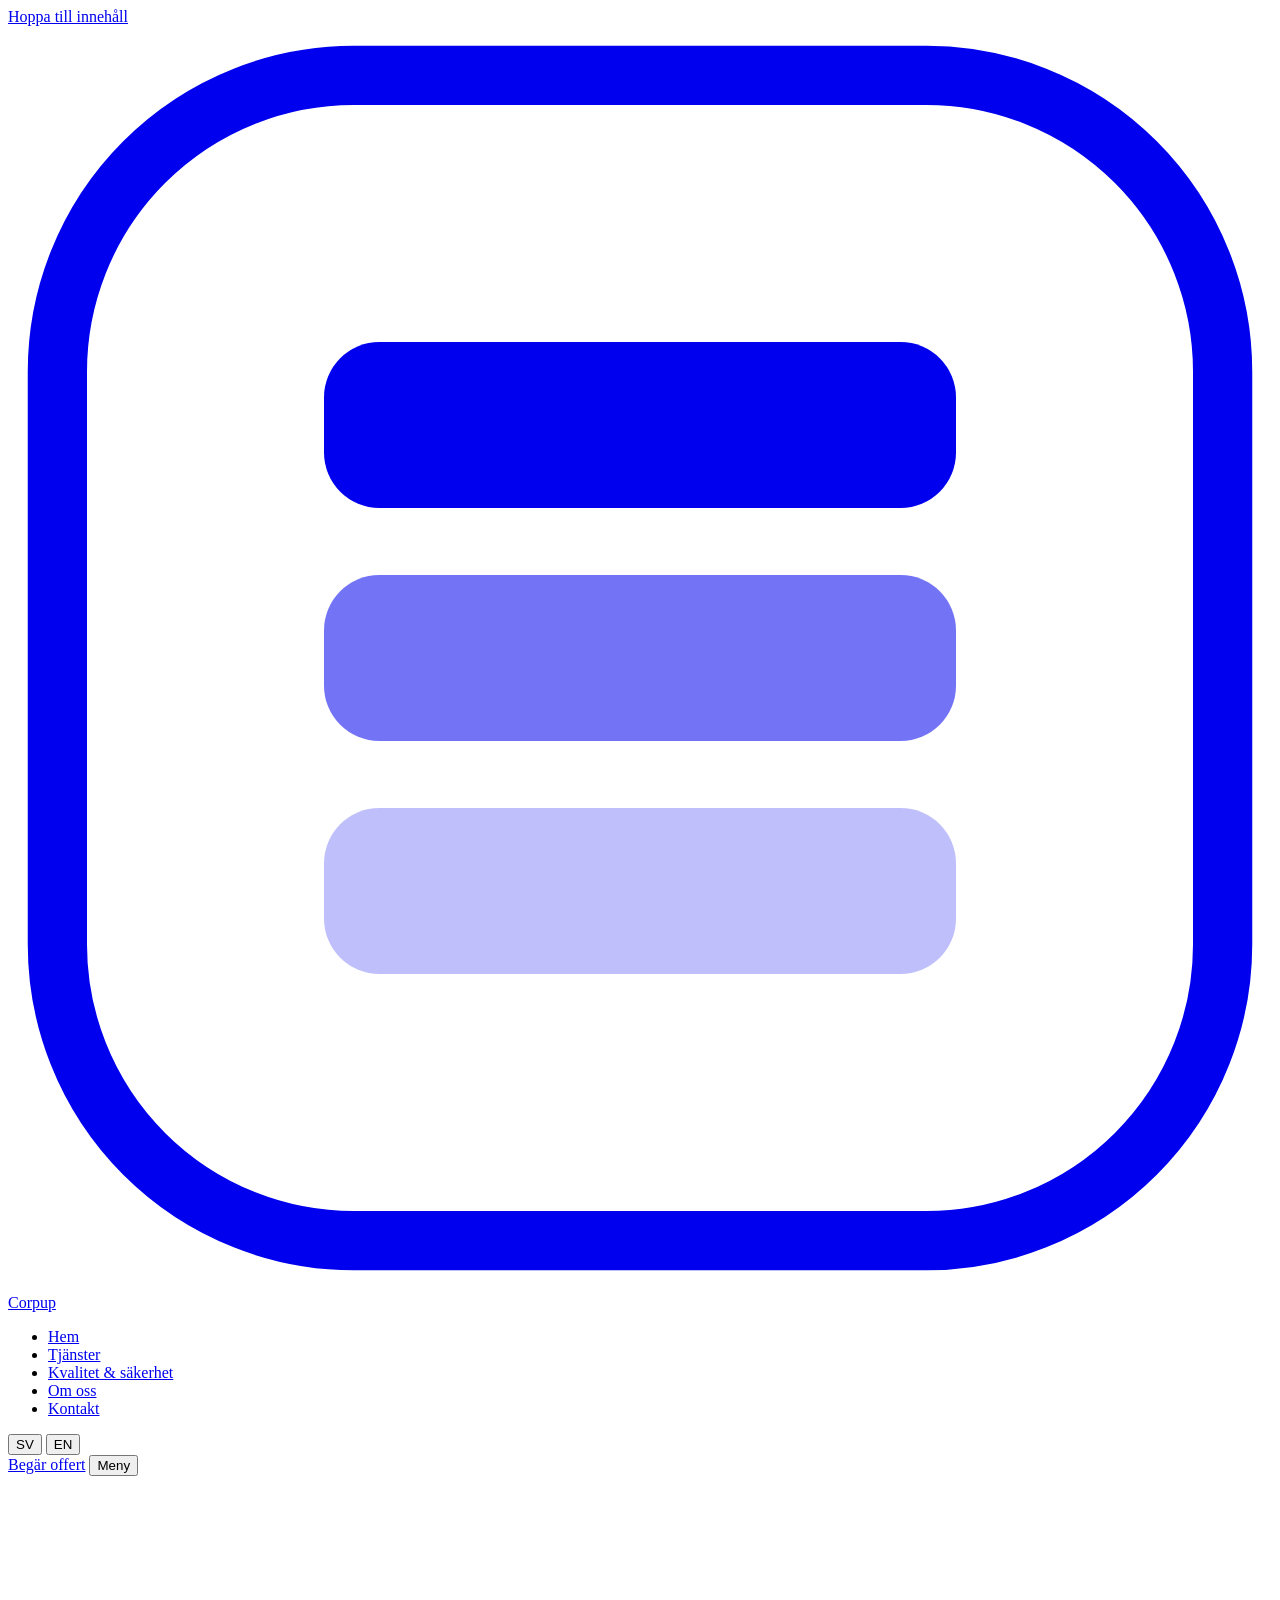
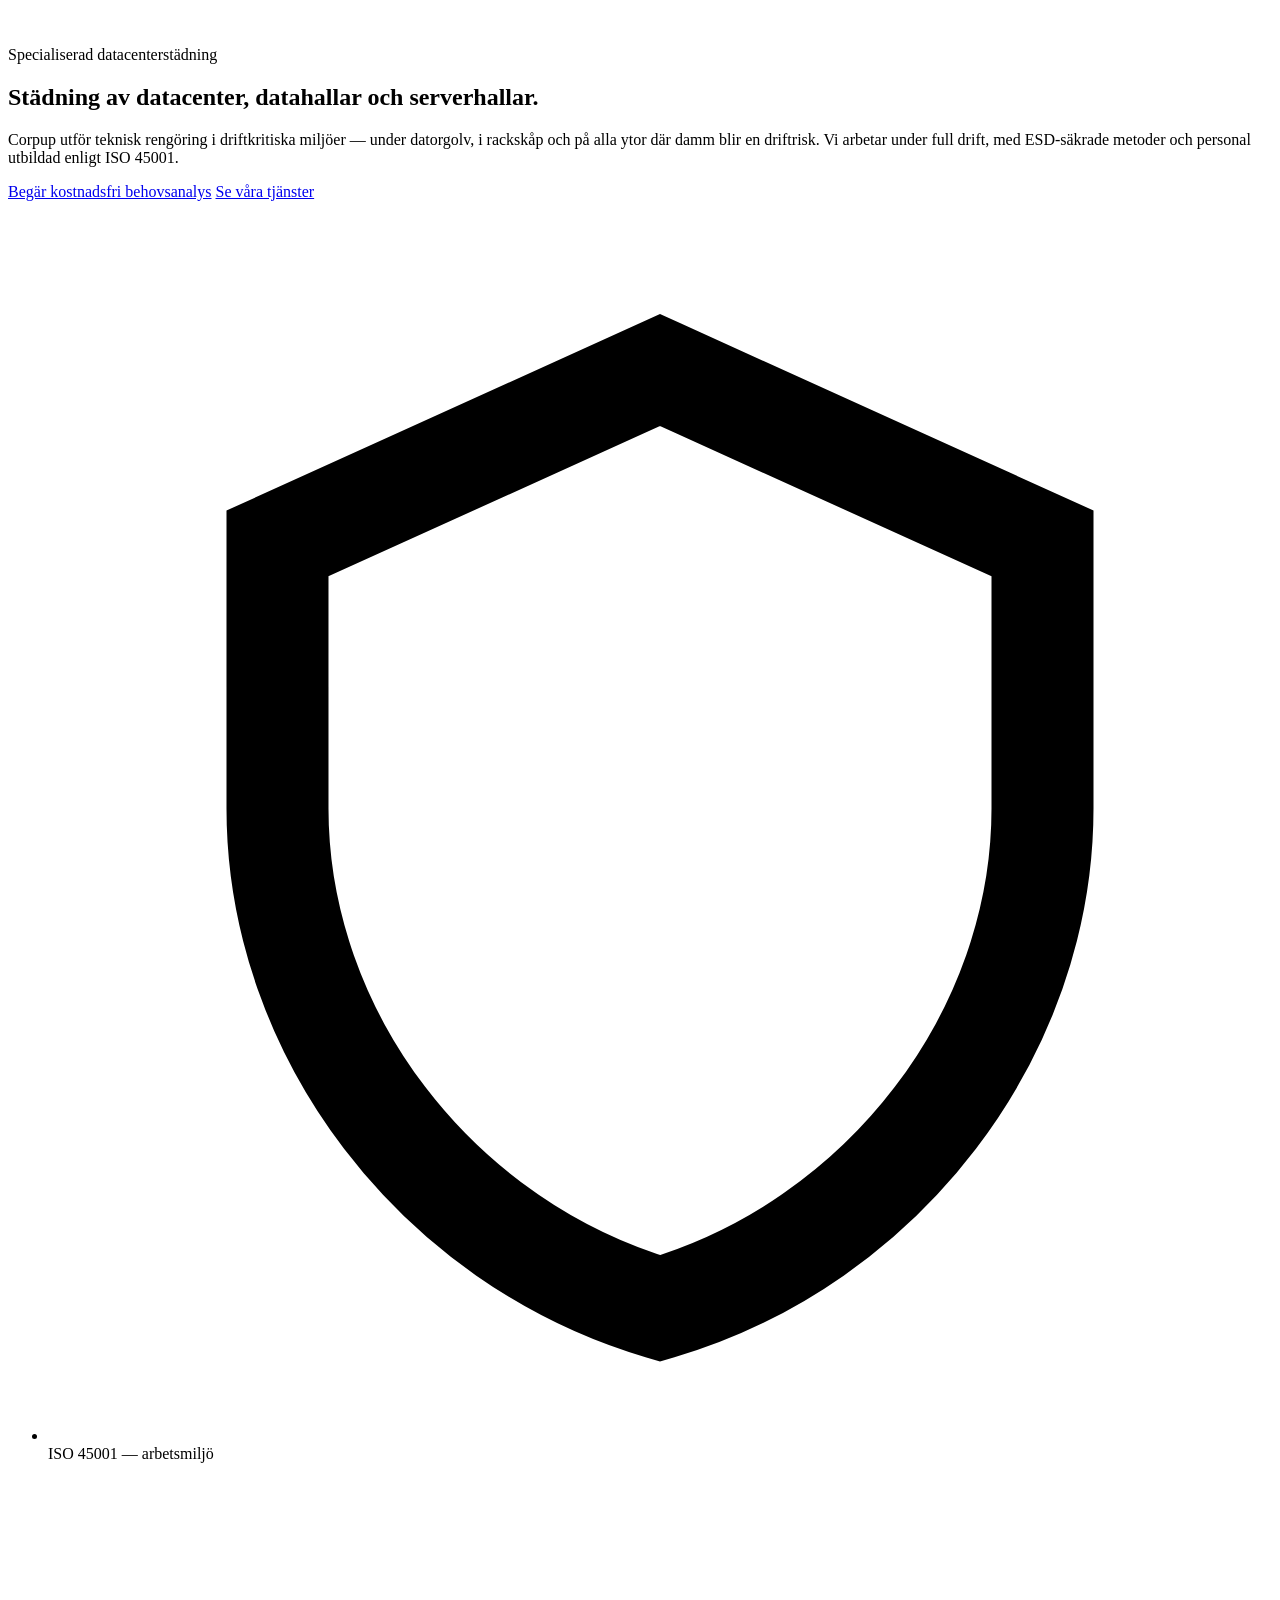
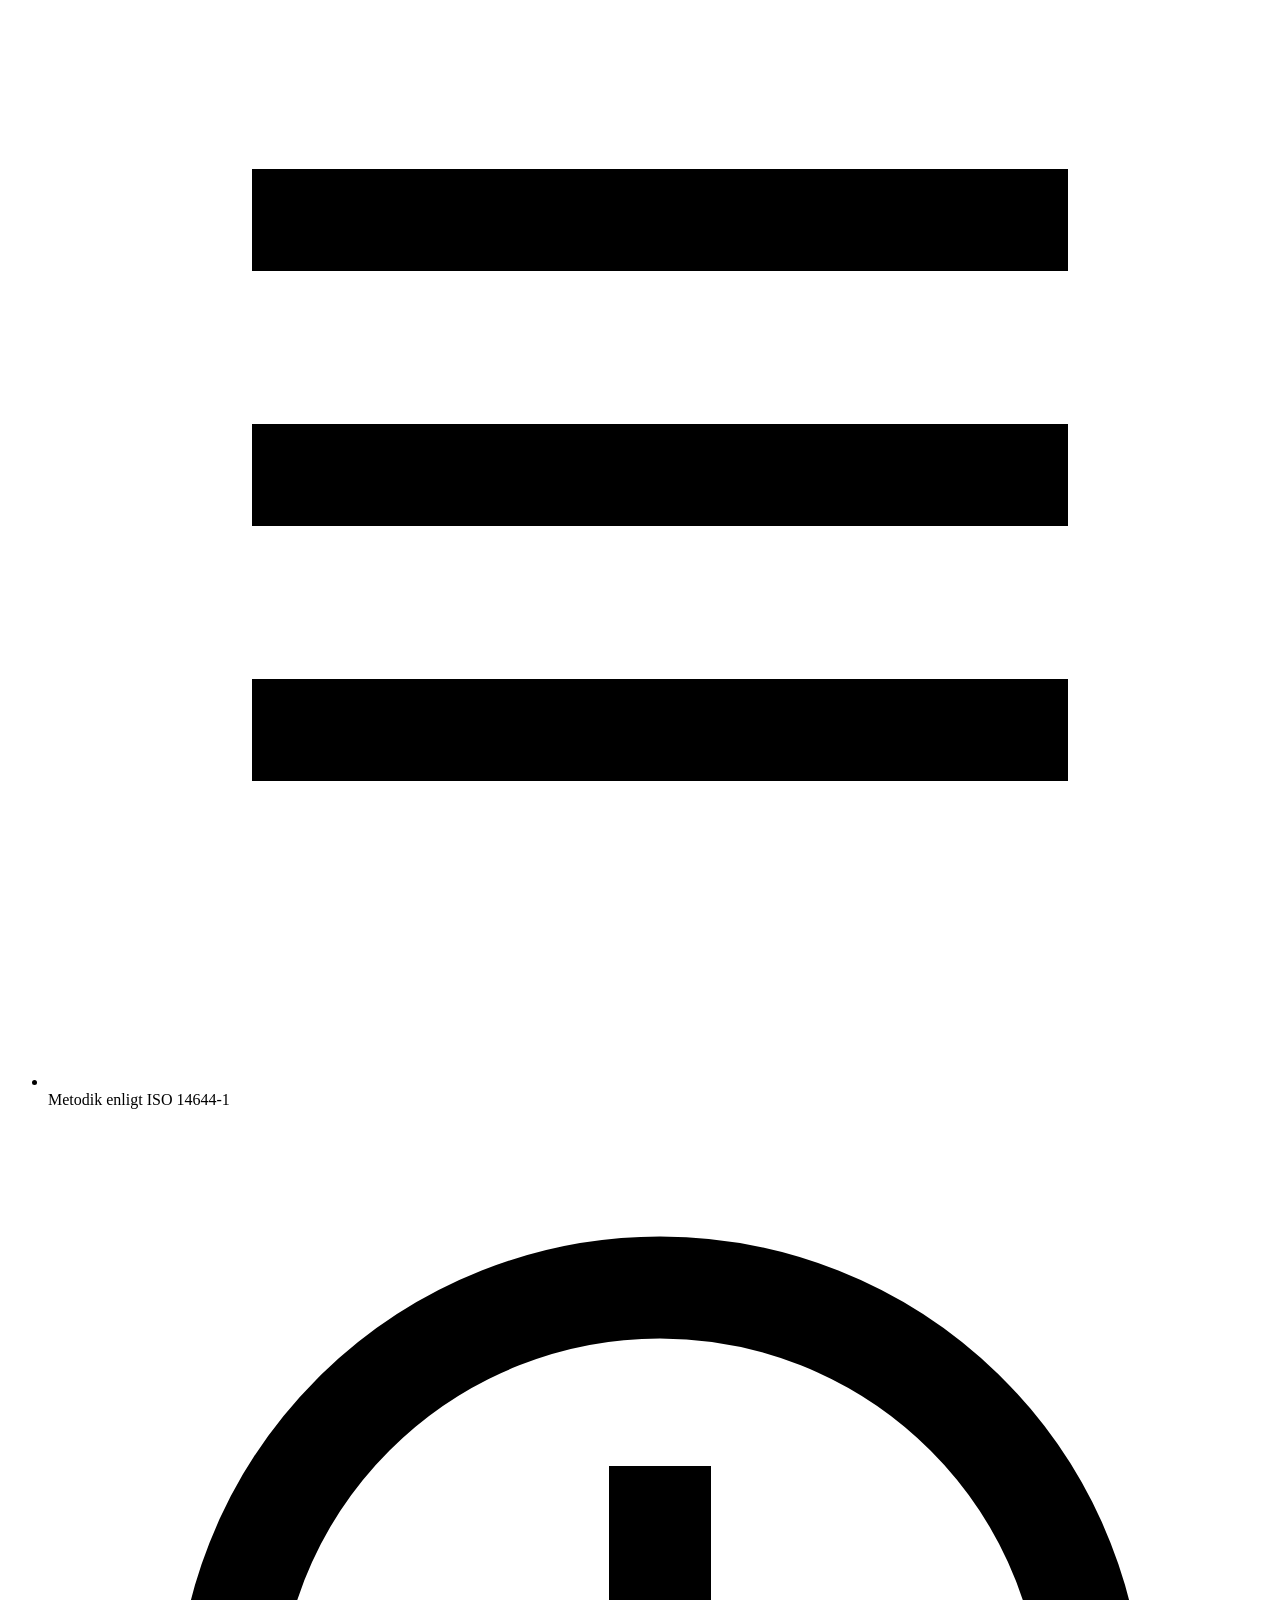
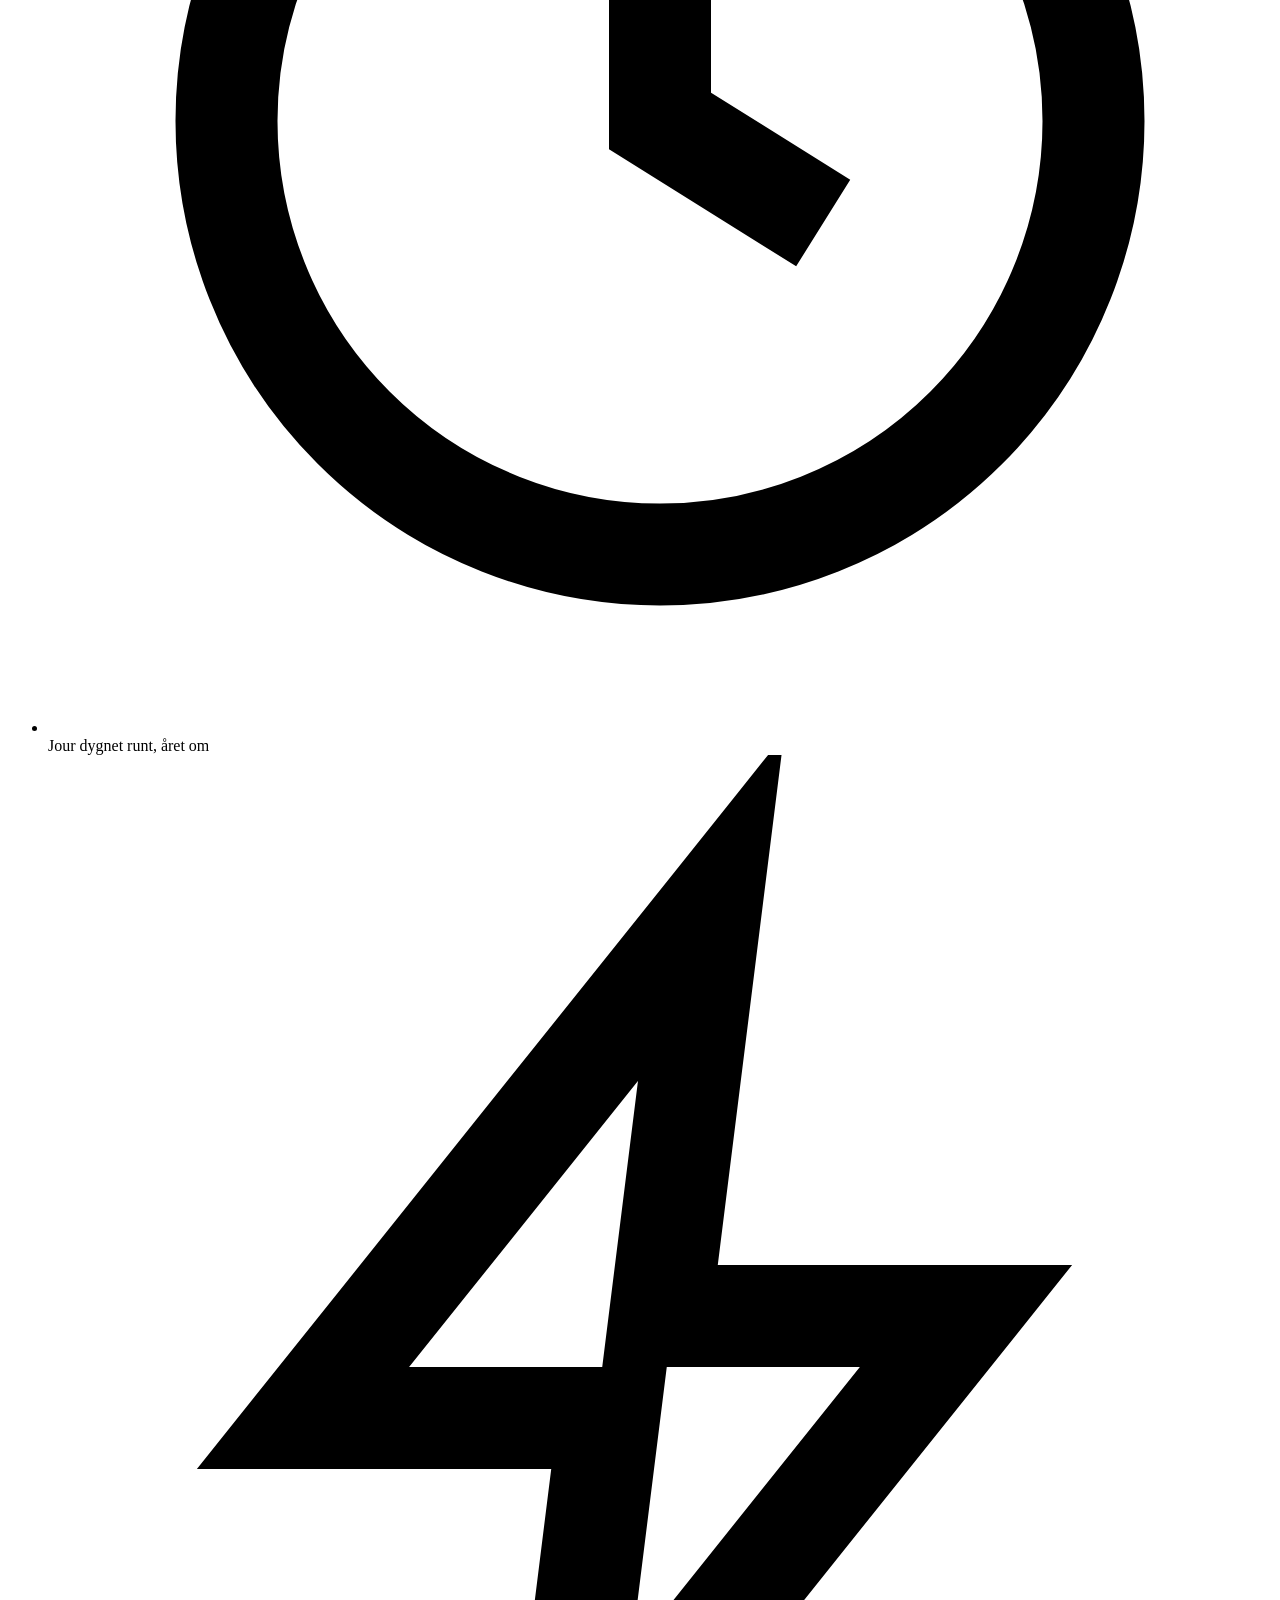
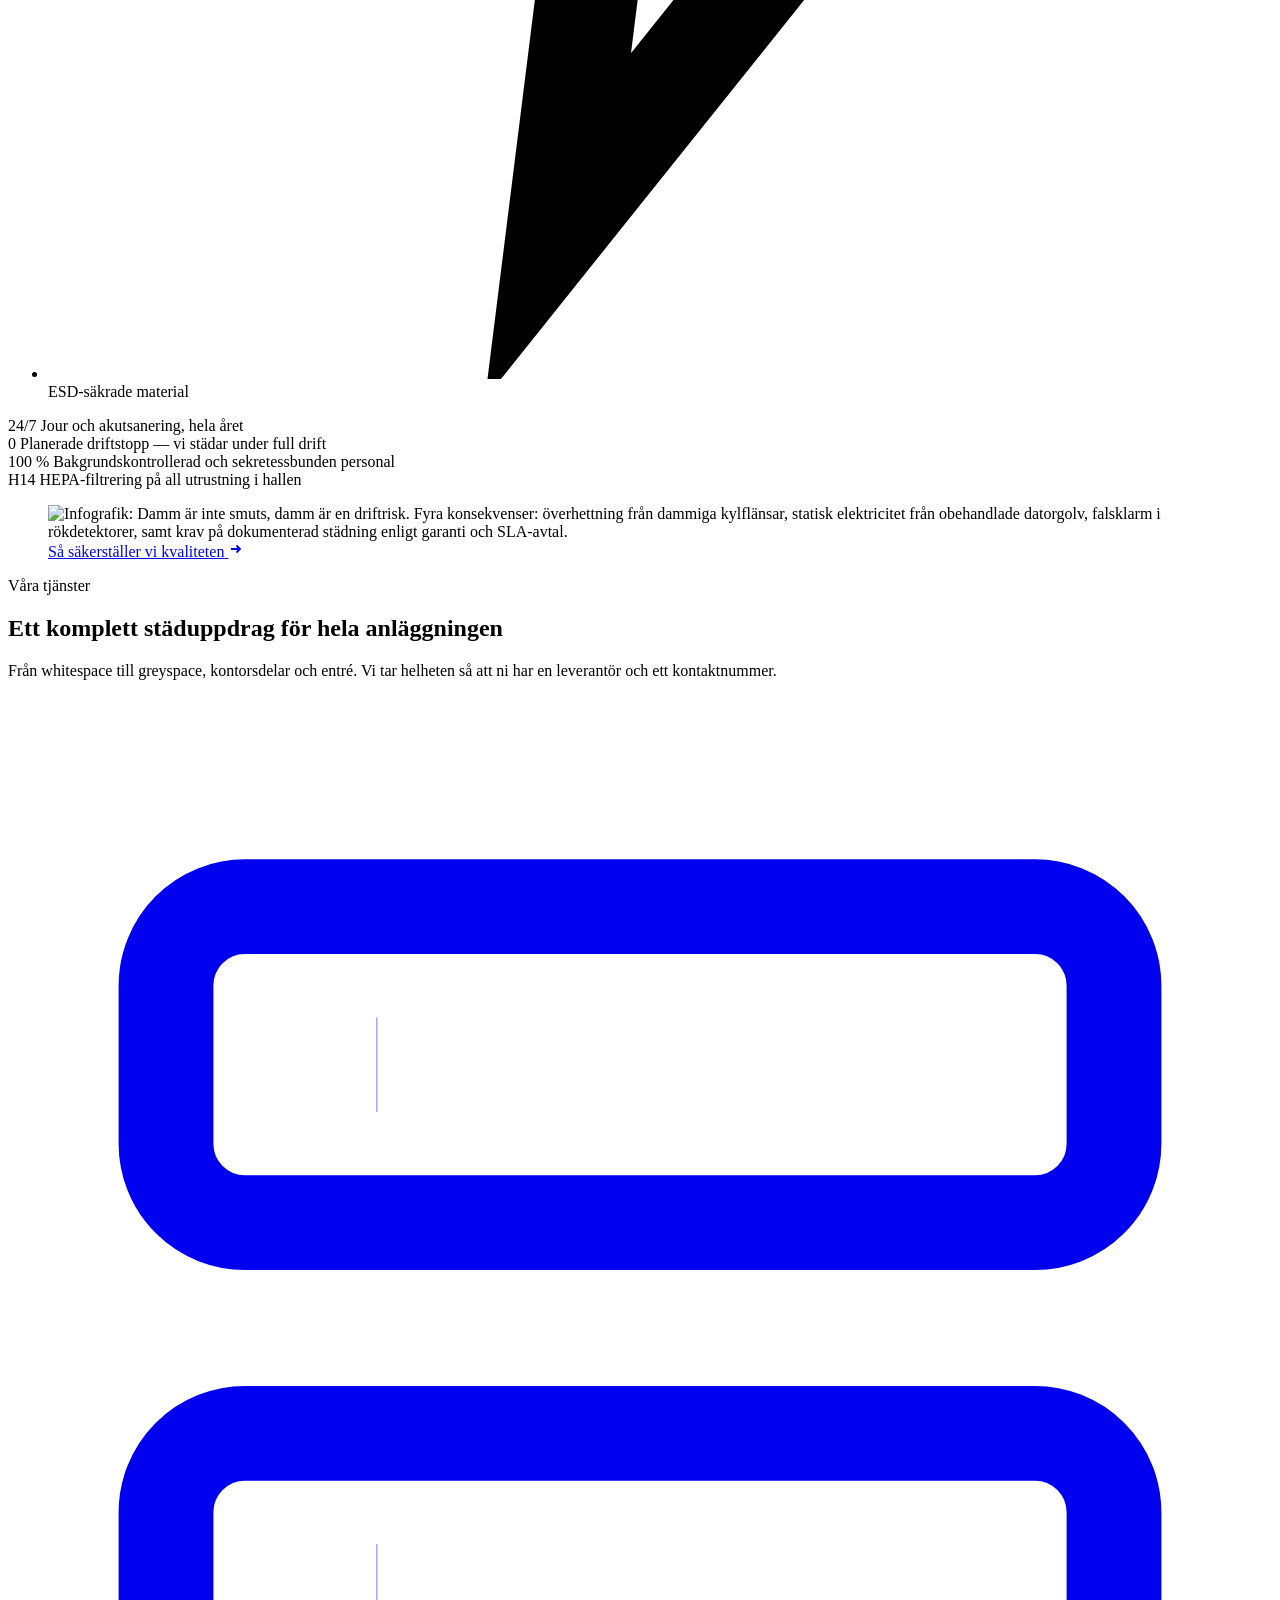
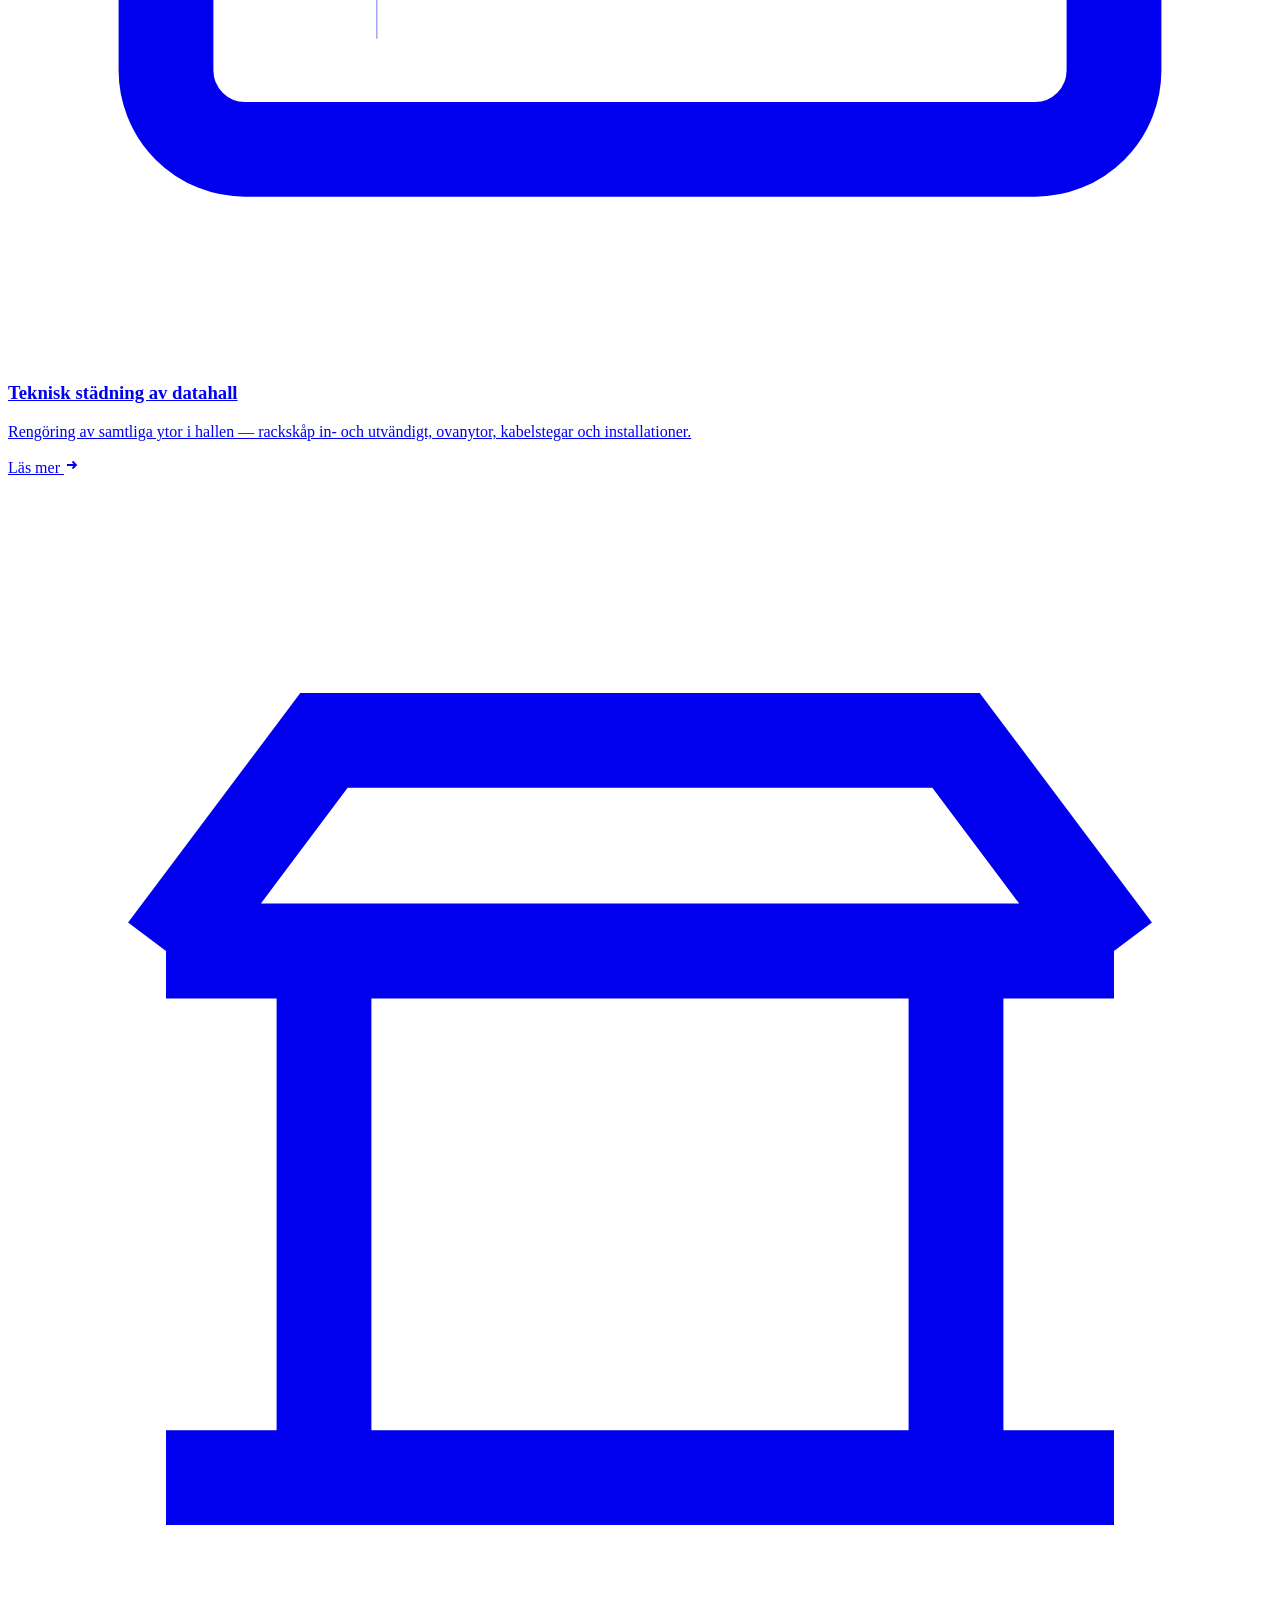
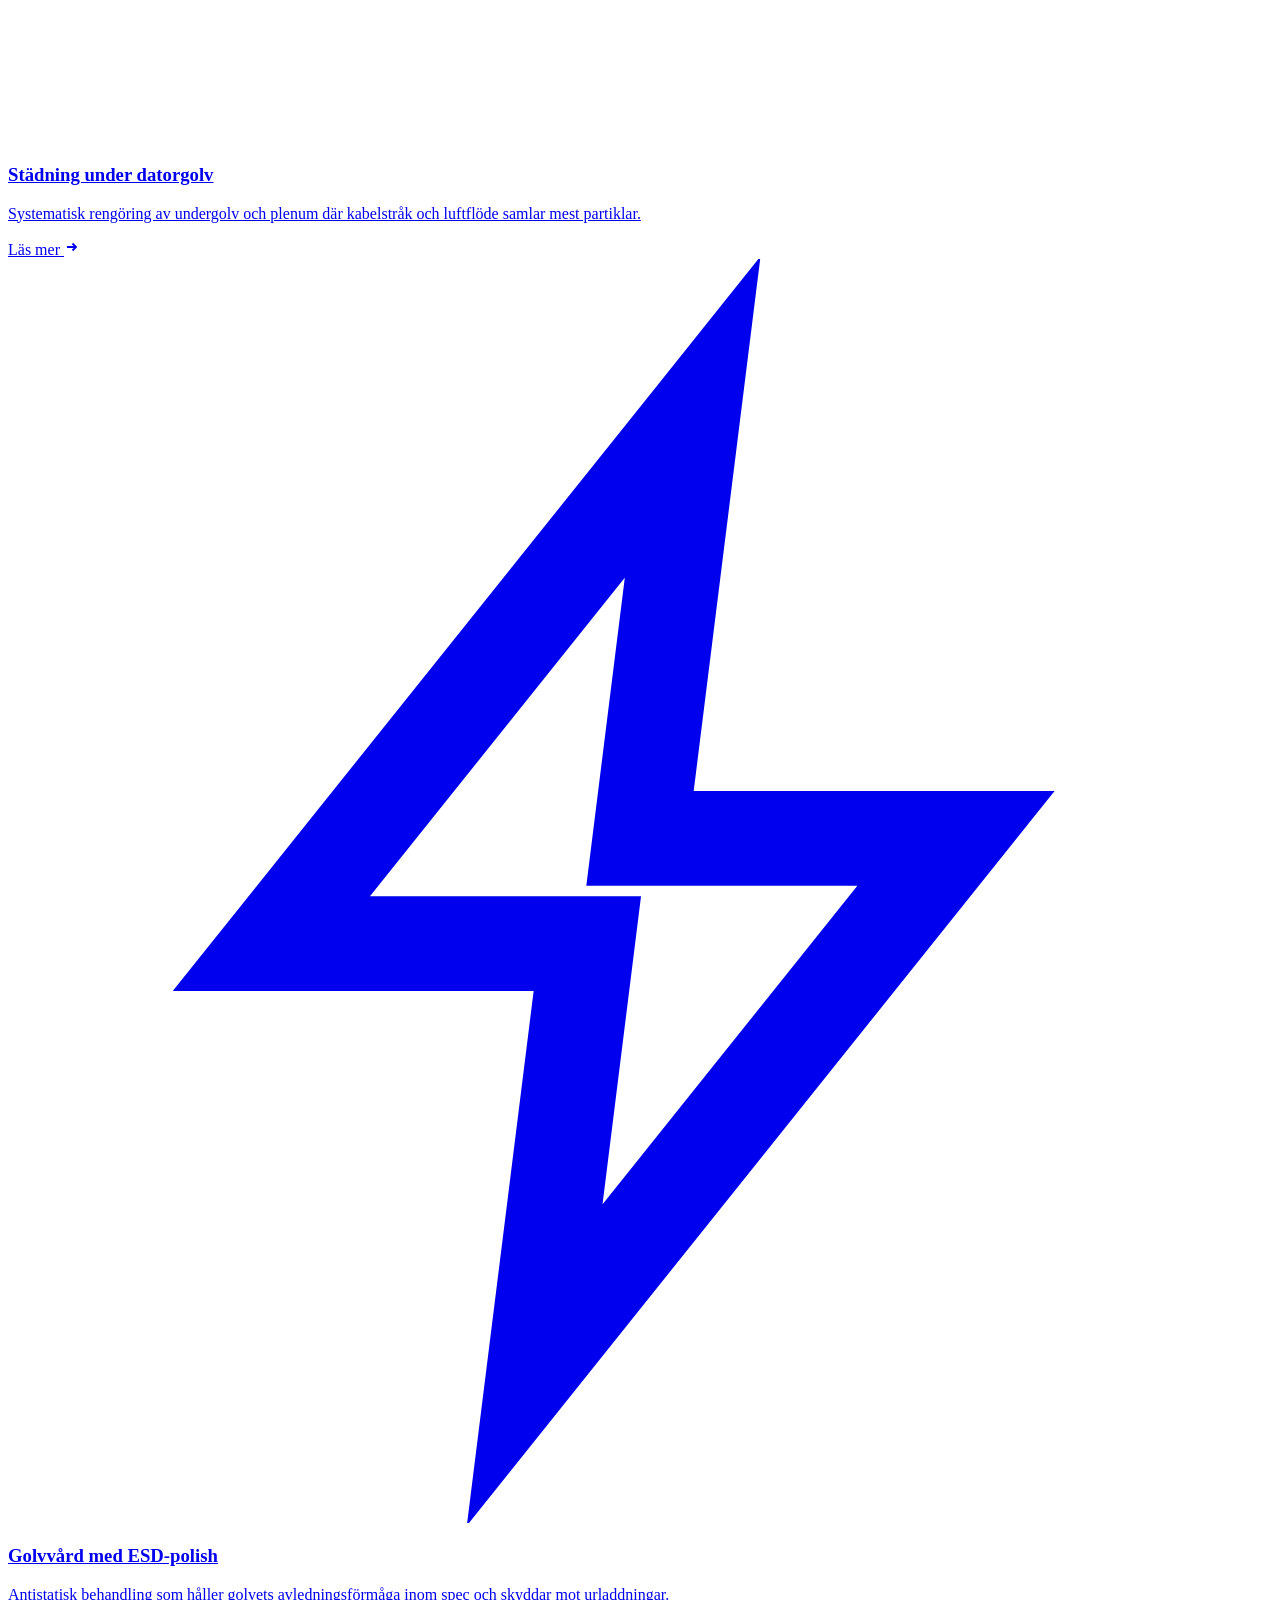
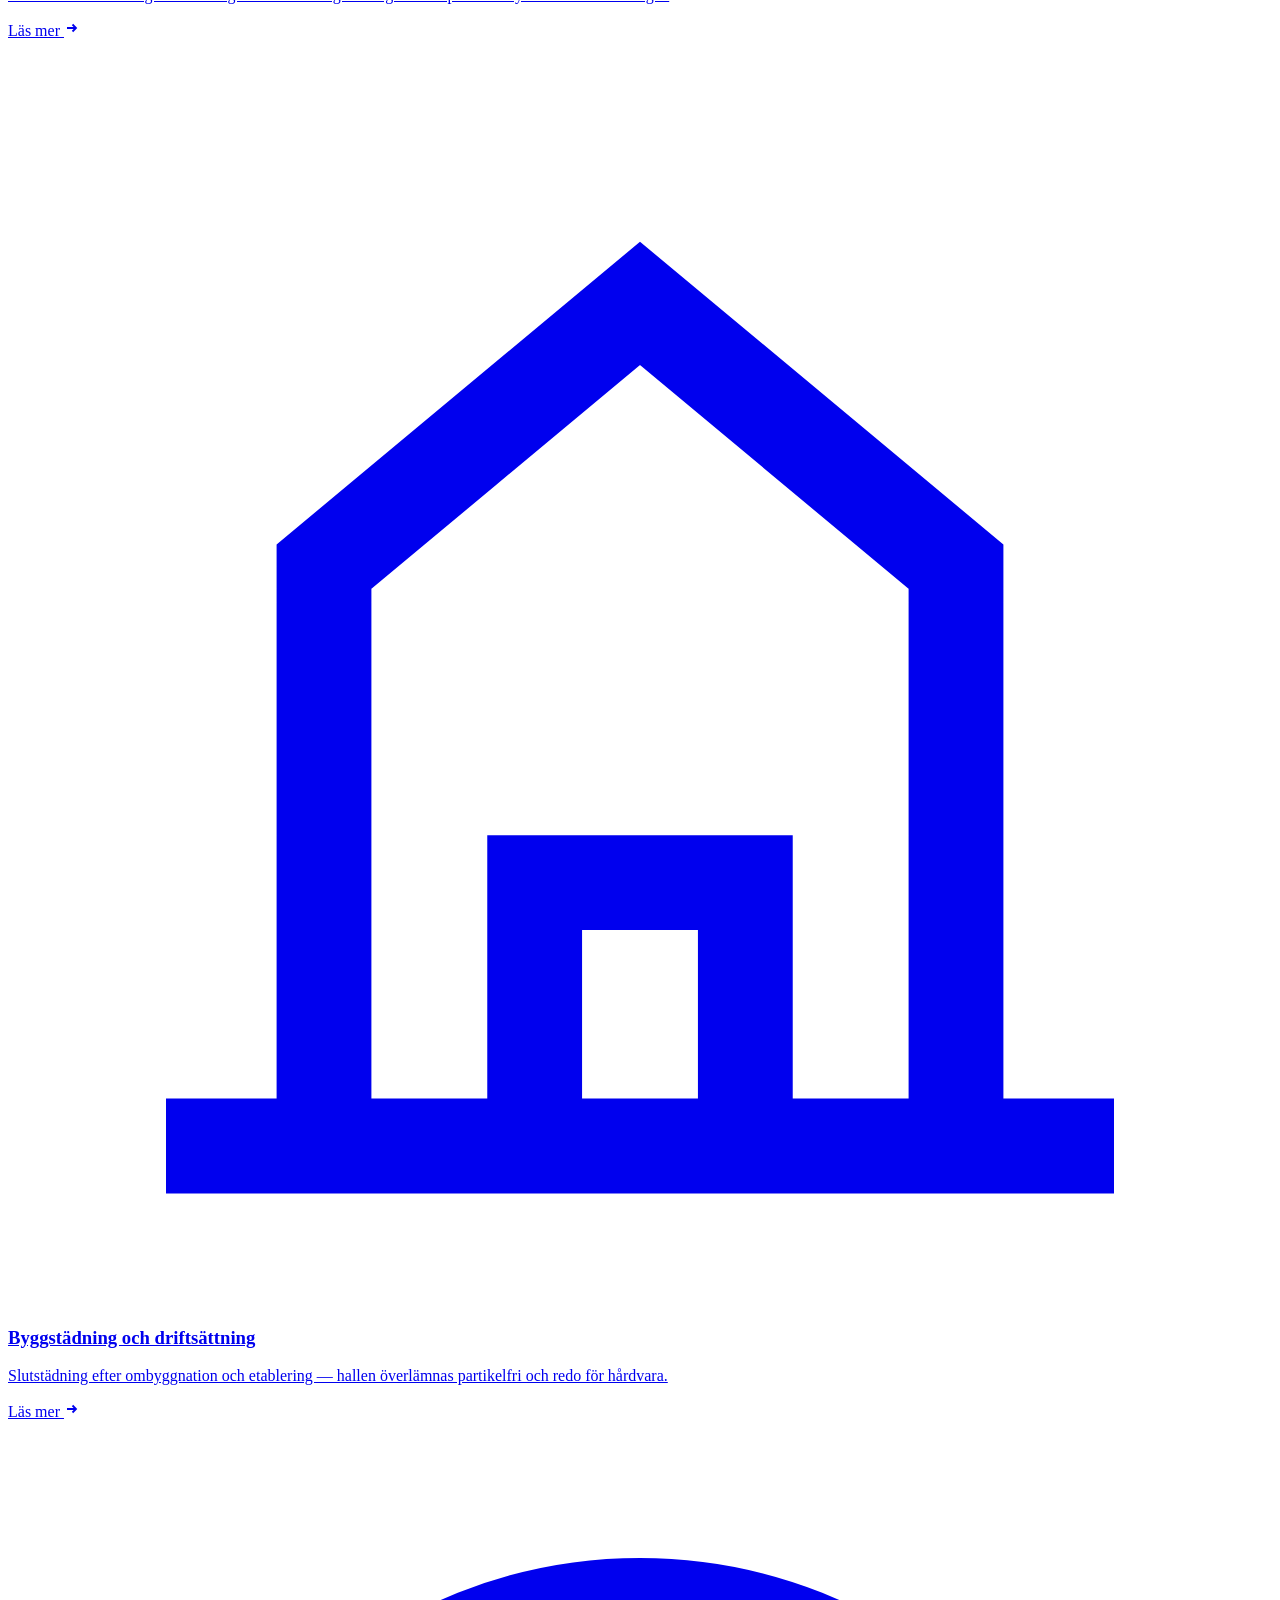
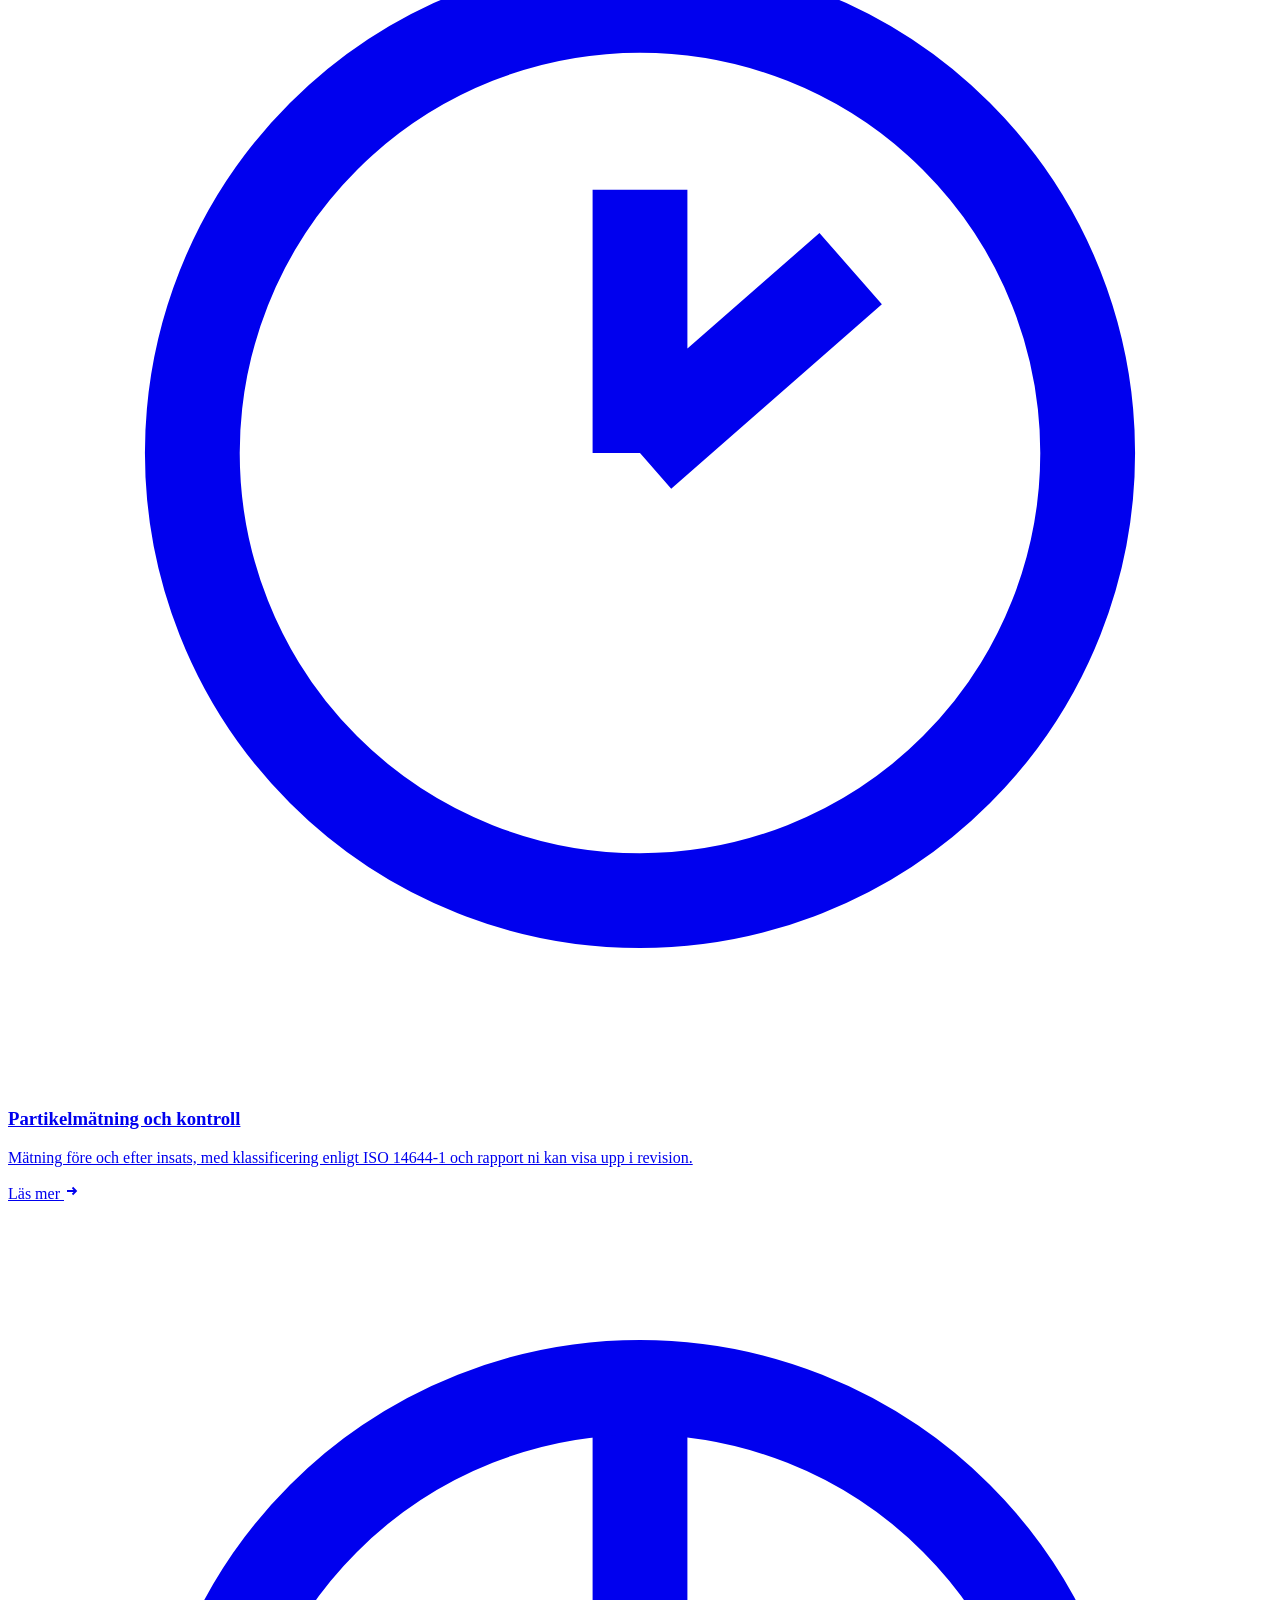
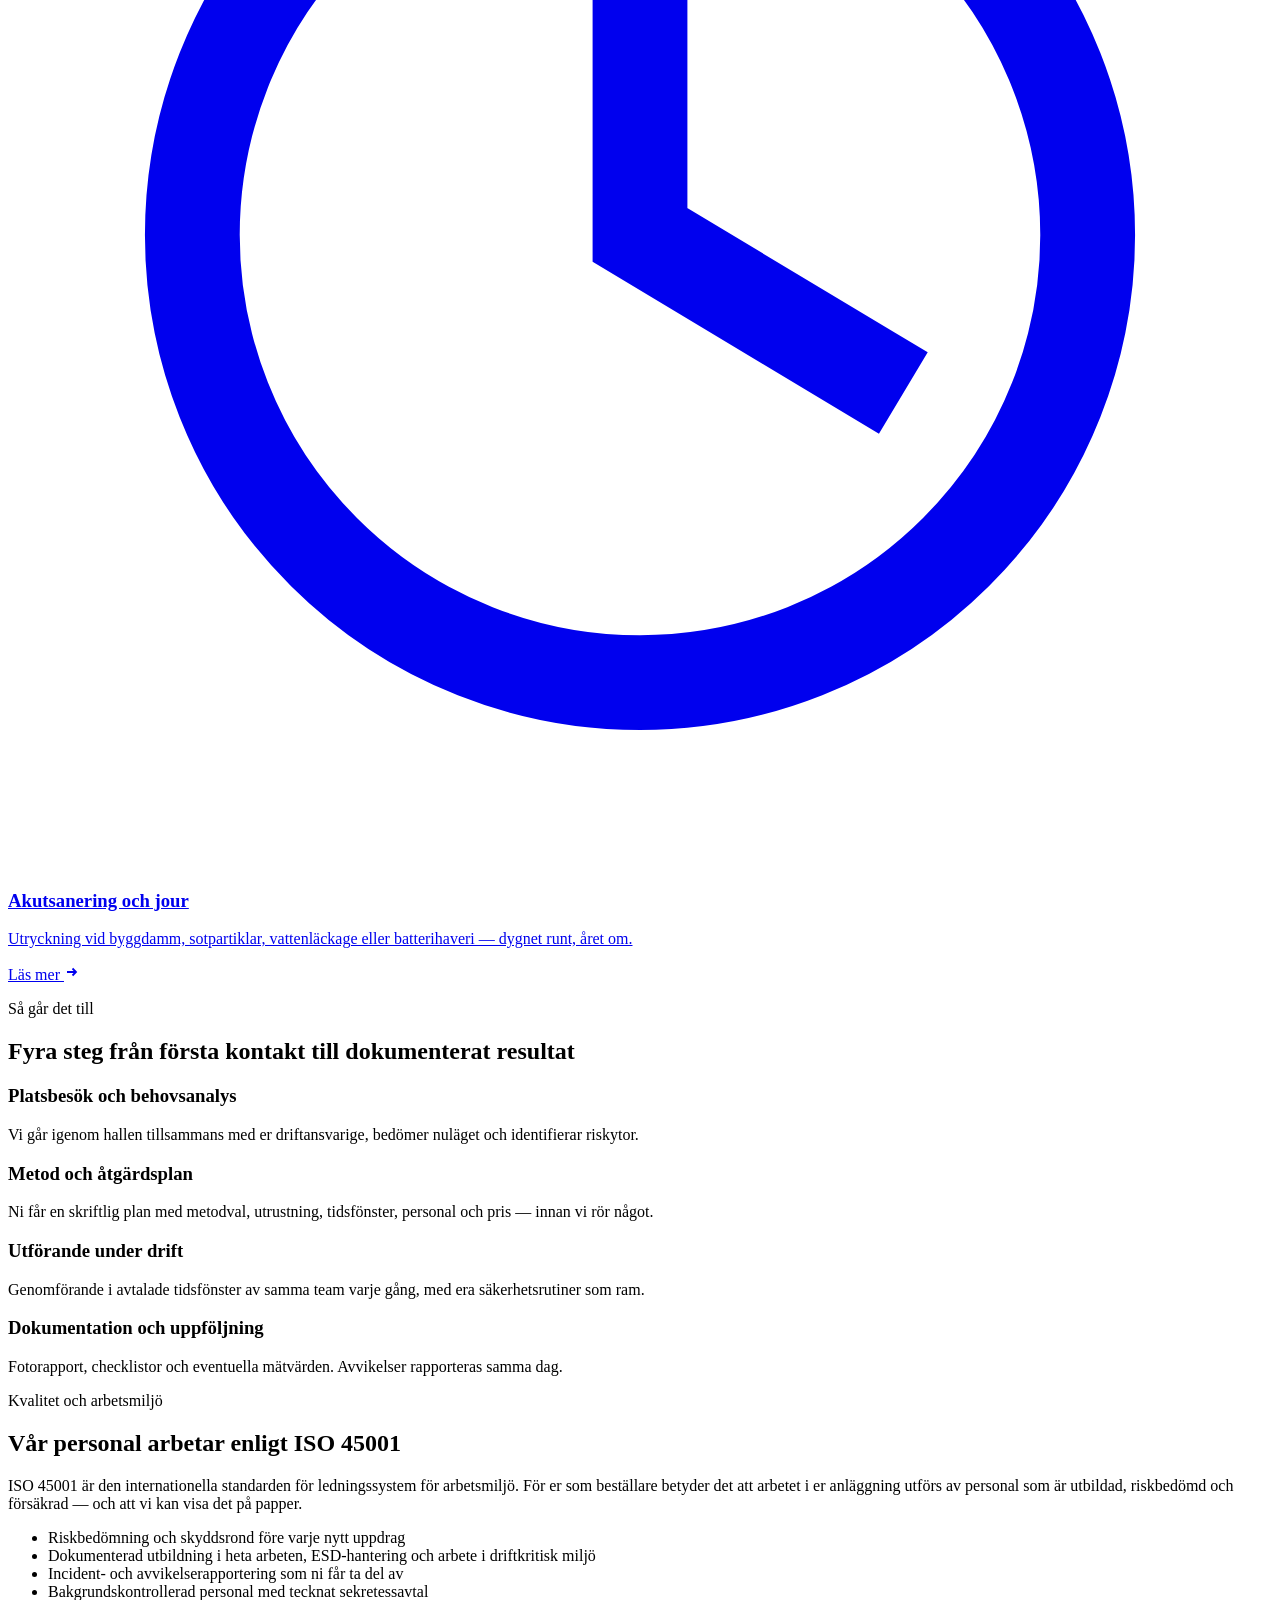
==== index.html @ 012c2769 "Add files via upload" ====
<!DOCTYPE html>
<html lang="sv">
<head>
<meta charset="utf-8">
<meta name="viewport" content="width=device-width, initial-scale=1">
<title>Corpup — Städning av datacenter, datahallar och serverhallar</title>
<meta name="description" content="Corpup är specialiserade på teknisk städning av datacenter, datahallar och serverhallar. ISO 45001-certifierad arbetsmiljö, ESD-säkrade metoder och HEPA-filtrerad utrustning — utan driftstopp.">
<meta name="theme-color" content="#f7f9fb">
<link rel="canonical" href="https://www.corpup.se/">
<link rel="icon" href="assets/favicon.svg" type="image/svg+xml">

<meta property="og:type" content="website">
<meta property="og:title" content="Corpup — Städning av datacenter, datahallar och serverhallar">
<meta property="og:description" content="Teknisk städning i driftkritiska miljöer. ISO 45001, ESD-säkrade metoder, HEPA-filtrerad utrustning, jour dygnet runt.">
<meta property="og:locale" content="sv_SE">

<link rel="preconnect" href="https://fonts.googleapis.com">
<link rel="preconnect" href="https://fonts.gstatic.com" crossorigin>
<link href="https://fonts.googleapis.com/css2?family=Inter:wght@400;500;600;700&display=swap" rel="stylesheet">
<link rel="stylesheet" href="css/style.css">

<script type="application/ld+json">
{
  "@context": "https://schema.org",
  "@type": "ProfessionalService",
  "name": "Corpup",
  "description": "Specialiserad städning och teknisk rengöring av datacenter, datahallar och serverhallar.",
  "url": "https://www.corpup.se/",
  "email": "info@corpup.se",
  "telephone": "+46 8 000 00 00",
  "areaServed": "SE",
  "serviceType": "Datacenterstädning"
}
</script>
</head>
<body>
<a class="skip-link" href="#main" data-i18n="a11y.skip">Hoppa till innehåll</a>

<!-- ================= HEADER ================= -->
<header class="site-header">
  <div class="wrap header-inner">
    <a class="logo" href="index.html" aria-label="Corpup">
      <svg class="logo__mark" viewBox="0 0 32 32" fill="none" aria-hidden="true">
        <rect x="1.25" y="1.25" width="29.5" height="29.5" rx="7.5" stroke="currentColor" stroke-width="1.5"/>
        <rect x="8" y="8" width="16" height="4.2" rx="1.4" fill="currentColor"/>
        <rect x="8" y="13.9" width="16" height="4.2" rx="1.4" fill="currentColor" opacity=".55"/>
        <rect x="8" y="19.8" width="16" height="4.2" rx="1.4" fill="currentColor" opacity=".25"/>
      </svg>
      <span class="logo__word">Corp<span>up</span></span>
    </a>

    <nav class="nav" id="nav" aria-label="Huvudmeny">
      <ul class="nav__list">
        <li><a class="nav__link" href="index.html" aria-current="page" data-i18n="nav.home">Hem</a></li>
        <li><a class="nav__link" href="tjanster.html" data-i18n="nav.services">Tjänster</a></li>
        <li><a class="nav__link" href="kvalitet-sakerhet.html" data-i18n="nav.quality">Kvalitet &amp; säkerhet</a></li>
        <li><a class="nav__link" href="om-oss.html" data-i18n="nav.about">Om oss</a></li>
        <li><a class="nav__link" href="kontakt.html" data-i18n="nav.contact">Kontakt</a></li>
      </ul>
    </nav>

    <div class="header-actions">
      <div class="lang" role="group" aria-label="Språk / Language">
        <button type="button" data-lang="sv" aria-pressed="true">SV</button>
        <button type="button" data-lang="en" aria-pressed="false">EN</button>
      </div>
      <a class="btn btn--primary btn--sm" href="kontakt.html#offert" data-i18n="cta.quote">Begär offert</a>
      <button class="nav-toggle" type="button" aria-expanded="false" aria-controls="nav">
        <span></span>
        <span class="visually-hidden" data-i18n="a11y.menu">Meny</span>
      </button>
    </div>
  </div>
</header>

<main id="main">

<!-- ================= HERO ================= -->
<section class="hero" data-hero-video>
  <div class="hero__video-layer">
    <video class="hero__video" muted loop playsinline preload="metadata"
      poster="assets/video/hero-poster.jpg"
      onerror="this.closest('.hero').classList.remove('has-video')">
      <source src="assets/video/hero.webm" type="video/webm">
      <source src="assets/video/hero.mp4" type="video/mp4">
    </video>
    <div class="hero__scrim"></div>
  </div>
  <div class="wrap">
    <div class="hero__inner">
      <p class="eyebrow" data-i18n="home.hero.eyebrow">Specialiserad datacenterstädning</p>
      <h1 data-i18n="home.hero.h1">Städning av datacenter, datahallar och serverhallar.</h1>
      <p class="hero__lead" data-i18n="home.hero.lead">
        Corpup utför teknisk rengöring i driftkritiska miljöer — under datorgolv, i rackskåp
        och på alla ytor där damm blir en driftrisk. Vi arbetar under full drift, med
        ESD-säkrade metoder och personal utbildad enligt ISO 45001.
      </p>
      <div class="btn-row">
        <a class="btn btn--primary" href="kontakt.html#offert" data-i18n="home.hero.cta1">Begär kostnadsfri behovsanalys</a>
        <a class="btn btn--onDark" href="tjanster.html" data-i18n="home.hero.cta2">Se våra tjänster</a>
      </div>

      <ul class="hero__badges">
        <li>
          <svg viewBox="0 0 24 24" fill="none" stroke="currentColor" stroke-width="2" aria-hidden="true"><path d="M12 3l7.5 3.4v5.2c0 4.4-3.1 8.5-7.5 9.8-4.4-1.3-7.5-5.4-7.5-9.8V6.4z"/></svg>
          <span data-i18n="badge.iso45001">ISO 45001 — arbetsmiljö</span>
        </li>
        <li>
          <svg viewBox="0 0 24 24" fill="none" stroke="currentColor" stroke-width="2" aria-hidden="true"><path d="M4 7h16M4 12h16M4 17h16"/></svg>
          <span data-i18n="badge.iso14644">Metodik enligt ISO 14644-1</span>
        </li>
        <li>
          <svg viewBox="0 0 24 24" fill="none" stroke="currentColor" stroke-width="2" aria-hidden="true"><circle cx="12" cy="12" r="8.5"/><path d="M12 7v5l3.2 2"/></svg>
          <span data-i18n="badge.jour">Jour dygnet runt, året om</span>
        </li>
        <li>
          <svg viewBox="0 0 24 24" fill="none" stroke="currentColor" stroke-width="2" aria-hidden="true"><path d="M13 3L5 13h6l-1 8 8-10h-6z"/></svg>
          <span data-i18n="badge.esd">ESD-säkrade material</span>
        </li>
      </ul>
    </div>
  </div>
</section>

<!-- ================= STATS ================= -->
<section class="stats" aria-label="Nyckeltal">
  <div class="stat">
    <span class="stat__value">24/7</span>
    <span class="stat__label" data-i18n="home.stat1">Jour och akutsanering, hela året</span>
  </div>
  <div class="stat">
    <span class="stat__value">0</span>
    <span class="stat__label" data-i18n="home.stat2">Planerade driftstopp — vi städar under full drift</span>
  </div>
  <div class="stat">
    <span class="stat__value">100&nbsp;%</span>
    <span class="stat__label" data-i18n="home.stat3">Bakgrundskontrollerad och sekretessbunden personal</span>
  </div>
  <div class="stat">
    <span class="stat__value">H14</span>
    <span class="stat__label" data-i18n="home.stat4">HEPA-filtrering på all utrustning i hallen</span>
  </div>
</section>

<!-- ================= WHY ================= -->
<section class="section">
  <div class="wrap">
    <figure class="infographic reveal">
      <img src="assets/infographics/dust-risk.jpg"
           data-i18n-attr="alt:home.why.imgAlt"
           alt="Infografik: Damm är inte smuts, damm är en driftrisk. Fyra konsekvenser: överhettning från dammiga kylflänsar, statisk elektricitet från obehandlade datorgolv, falsklarm i rökdetektorer, samt krav på dokumenterad städning enligt garanti och SLA-avtal.">
      <figcaption>
        <a class="link-arrow" href="kvalitet-sakerhet.html">
          <span data-i18n="home.why.link">Så säkerställer vi kvaliteten</span>
          <svg width="16" height="16" viewBox="0 0 16 16" fill="none" stroke="currentColor" stroke-width="1.8" aria-hidden="true"><path d="M3 8h9M8.5 4.5L12 8l-3.5 3.5"/></svg>
        </a>
      </figcaption>
    </figure>
  </div>
</section>

<!-- ================= SERVICES ================= -->
<section class="section section--alt">
  <div class="wrap">
    <div class="section-head reveal">
      <p class="eyebrow" data-i18n="home.services.eyebrow">Våra tjänster</p>
      <h2 data-i18n="home.services.h2">Ett komplett städuppdrag för hela anläggningen</h2>
      <p class="lead" data-i18n="home.services.lead">
        Från whitespace till greyspace, kontorsdelar och entré. Vi tar helheten så att ni
        har en leverantör och ett kontaktnummer.
      </p>
    </div>

    <div class="grid grid--3">
      <a class="card reveal" href="tjanster.html#teknisk-stadning">
        <div class="card__icon"><svg viewBox="0 0 24 24" fill="none" stroke="currentColor" stroke-width="1.8" aria-hidden="true"><rect x="3" y="4" width="18" height="6" rx="1.5"/><rect x="3" y="14" width="18" height="6" rx="1.5"/><path d="M7 7h.01M7 17h.01"/></svg></div>
        <h3 data-i18n="svc.1.h">Teknisk städning av datahall</h3>
        <p data-i18n="svc.1.p">Rengöring av samtliga ytor i hallen — rackskåp in- och utvändigt, ovanytor, kabelstegar och installationer.</p>
        <span class="card__foot link-arrow"><span data-i18n="common.readmore">Läs mer</span>
          <svg width="16" height="16" viewBox="0 0 16 16" fill="none" stroke="currentColor" stroke-width="1.8" aria-hidden="true"><path d="M3 8h9M8.5 4.5L12 8l-3.5 3.5"/></svg></span>
      </a>

      <a class="card reveal" href="tjanster.html#undergolv">
        <div class="card__icon"><svg viewBox="0 0 24 24" fill="none" stroke="currentColor" stroke-width="1.8" aria-hidden="true"><path d="M3 9h18M3 9l3-4h12l3 4M6 9v10M18 9v10M3 19h18"/></svg></div>
        <h3 data-i18n="svc.2.h">Städning under datorgolv</h3>
        <p data-i18n="svc.2.p">Systematisk rengöring av undergolv och plenum där kabelstråk och luftflöde samlar mest partiklar.</p>
        <span class="card__foot link-arrow"><span data-i18n="common.readmore">Läs mer</span>
          <svg width="16" height="16" viewBox="0 0 16 16" fill="none" stroke="currentColor" stroke-width="1.8" aria-hidden="true"><path d="M3 8h9M8.5 4.5L12 8l-3.5 3.5"/></svg></span>
      </a>

      <a class="card reveal" href="tjanster.html#golvvard">
        <div class="card__icon"><svg viewBox="0 0 24 24" fill="none" stroke="currentColor" stroke-width="1.8" aria-hidden="true"><path d="M13 3L5 13h6l-1 8 8-10h-6z"/></svg></div>
        <h3 data-i18n="svc.3.h">Golvvård med ESD-polish</h3>
        <p data-i18n="svc.3.p">Antistatisk behandling som håller golvets avledningsförmåga inom spec och skyddar mot urladdningar.</p>
        <span class="card__foot link-arrow"><span data-i18n="common.readmore">Läs mer</span>
          <svg width="16" height="16" viewBox="0 0 16 16" fill="none" stroke="currentColor" stroke-width="1.8" aria-hidden="true"><path d="M3 8h9M8.5 4.5L12 8l-3.5 3.5"/></svg></span>
      </a>

      <a class="card reveal" href="tjanster.html#byggstadning">
        <div class="card__icon"><svg viewBox="0 0 24 24" fill="none" stroke="currentColor" stroke-width="1.8" aria-hidden="true"><path d="M3 21h18M6 21V10l6-5 6 5v11M10 21v-5h4v5"/></svg></div>
        <h3 data-i18n="svc.4.h">Byggstädning och driftsättning</h3>
        <p data-i18n="svc.4.p">Slutstädning efter ombyggnation och etablering — hallen överlämnas partikelfri och redo för hårdvara.</p>
        <span class="card__foot link-arrow"><span data-i18n="common.readmore">Läs mer</span>
          <svg width="16" height="16" viewBox="0 0 16 16" fill="none" stroke="currentColor" stroke-width="1.8" aria-hidden="true"><path d="M3 8h9M8.5 4.5L12 8l-3.5 3.5"/></svg></span>
      </a>

      <a class="card reveal" href="tjanster.html#matning">
        <div class="card__icon"><svg viewBox="0 0 24 24" fill="none" stroke="currentColor" stroke-width="1.8" aria-hidden="true"><circle cx="12" cy="12" r="8.5"/><path d="M12 12l4-3.5M12 12v-5"/></svg></div>
        <h3 data-i18n="svc.5.h">Partikelmätning och kontroll</h3>
        <p data-i18n="svc.5.p">Mätning före och efter insats, med klassificering enligt ISO 14644-1 och rapport ni kan visa upp i revision.</p>
        <span class="card__foot link-arrow"><span data-i18n="common.readmore">Läs mer</span>
          <svg width="16" height="16" viewBox="0 0 16 16" fill="none" stroke="currentColor" stroke-width="1.8" aria-hidden="true"><path d="M3 8h9M8.5 4.5L12 8l-3.5 3.5"/></svg></span>
      </a>

      <a class="card reveal" href="tjanster.html#jour">
        <div class="card__icon"><svg viewBox="0 0 24 24" fill="none" stroke="currentColor" stroke-width="1.8" aria-hidden="true"><path d="M12 4v8l5 3"/><circle cx="12" cy="12" r="8.5"/></svg></div>
        <h3 data-i18n="svc.6.h">Akutsanering och jour</h3>
        <p data-i18n="svc.6.p">Utryckning vid byggdamm, sotpartiklar, vattenläckage eller batterihaveri — dygnet runt, året om.</p>
        <span class="card__foot link-arrow"><span data-i18n="common.readmore">Läs mer</span>
          <svg width="16" height="16" viewBox="0 0 16 16" fill="none" stroke="currentColor" stroke-width="1.8" aria-hidden="true"><path d="M3 8h9M8.5 4.5L12 8l-3.5 3.5"/></svg></span>
      </a>
    </div>
  </div>
</section>

<!-- ================= PROCESS ================= -->
<section class="section">
  <div class="wrap">
    <div class="section-head reveal">
      <p class="eyebrow" data-i18n="home.process.eyebrow">Så går det till</p>
      <h2 data-i18n="home.process.h2">Fyra steg från första kontakt till dokumenterat resultat</h2>
    </div>

    <div class="steps">
      <div class="step reveal">
        <h3 data-i18n="home.process.s1h">Platsbesök och behovsanalys</h3>
        <p data-i18n="home.process.s1p">Vi går igenom hallen tillsammans med er driftansvarige, bedömer nuläget och identifierar riskytor.</p>
      </div>
      <div class="step reveal">
        <h3 data-i18n="home.process.s2h">Metod och åtgärdsplan</h3>
        <p data-i18n="home.process.s2p">Ni får en skriftlig plan med metodval, utrustning, tidsfönster, personal och pris — innan vi rör något.</p>
      </div>
      <div class="step reveal">
        <h3 data-i18n="home.process.s3h">Utförande under drift</h3>
        <p data-i18n="home.process.s3p">Genomförande i avtalade tidsfönster av samma team varje gång, med era säkerhetsrutiner som ram.</p>
      </div>
      <div class="step reveal">
        <h3 data-i18n="home.process.s4h">Dokumentation och uppföljning</h3>
        <p data-i18n="home.process.s4p">Fotorapport, checklistor och eventuella mätvärden. Avvikelser rapporteras samma dag.</p>
      </div>
    </div>
  </div>
</section>

<!-- ================= ISO BAND ================= -->
<section class="section band">
  <div class="wrap split">
    <div class="reveal">
      <p class="eyebrow" data-i18n="home.iso.eyebrow">Kvalitet och arbetsmiljö</p>
      <h2 data-i18n="home.iso.h2">Vår personal arbetar enligt ISO 45001</h2>
      <p data-i18n="home.iso.p1">
        ISO 45001 är den internationella standarden för ledningssystem för arbetsmiljö.
        För er som beställare betyder det att arbetet i er anläggning utförs av personal
        som är utbildad, riskbedömd och försäkrad — och att vi kan visa det på papper.
      </p>
      <ul class="checks">
        <li data-i18n="home.iso.li1">Riskbedömning och skyddsrond före varje nytt uppdrag</li>
        <li data-i18n="home.iso.li2">Dokumenterad utbildning i heta arbeten, ESD-hantering och arbete i driftkritisk miljö</li>
        <li data-i18n="home.iso.li3">Incident- och avvikelserapportering som ni får ta del av</li>
        <li data-i18n="home.iso.li4">Bakgrundskontrollerad personal med tecknat sekretessavtal</li>
      </ul>
      <div class="btn-row">
        <a class="btn btn--onDark" href="kvalitet-sakerhet.html" data-i18n="home.iso.cta">Läs om kvalitet &amp; säkerhet</a>
      </div>
    </div>

    <div class="grid grid--2" style="gap:1rem">
      <div class="iso-seal reveal">
        <strong>ISO 45001</strong>
        <span data-i18n="seal.45001">Arbetsmiljö</span>
      </div>
      <div class="iso-seal reveal">
        <strong>ISO 14644-1</strong>
        <span data-i18n="seal.14644">Metodik för renhetsklass</span>
      </div>
      <div class="iso-seal reveal">
        <strong>HEPA H14</strong>
        <span data-i18n="seal.hepa">Filtrering, 99,995&nbsp;%</span>
      </div>
      <div class="iso-seal reveal">
        <strong>ESD</strong>
        <span data-i18n="seal.esd">Antistatiska material</span>
      </div>
    </div>
  </div>
</section>

<!-- ================= SECTORS ================= -->
<section class="section">
  <div class="wrap split">
    <div class="reveal">
      <p class="eyebrow" data-i18n="home.sectors.eyebrow">Miljöer vi arbetar i</p>
      <h2 data-i18n="home.sectors.h2">Vana vid höga krav på behörighet och sekretess</h2>
      <p class="lead" data-i18n="home.sectors.lead">
        Vi arbetar i miljöer där tillträde är reglerat, besökare eskorteras och varje
        insats ska kunna spåras i efterhand. Rutinerna är byggda för det.
      </p>
    </div>
    <div class="reveal">
      <ul class="chips">
        <li data-i18n="sector.1">Colocation</li>
        <li data-i18n="sector.2">Hyperscale</li>
        <li data-i18n="sector.3">Bank och finans</li>
        <li data-i18n="sector.4">Offentlig sektor</li>
        <li data-i18n="sector.5">Telekom och nod-rum</li>
        <li data-i18n="sector.6">Sjukvård</li>
        <li data-i18n="sector.7">Industri och process</li>
        <li data-i18n="sector.8">Korskopplingsrum</li>
        <li data-i18n="sector.9">UPS- och batterirum</li>
      </ul>
    </div>
  </div>
</section>

<!-- ================= CTA ================= -->
<section class="section section--tight">
  <div class="wrap">
    <div class="cta reveal">
      <div>
        <h2 data-i18n="cta.h2">Boka en kostnadsfri behovsanalys</h2>
        <p data-i18n="cta.p">Vi kommer ut, går igenom anläggningen och lämnar en skriftlig åtgärdsplan med pris. Utan bindning.</p>
      </div>
      <div class="btn-row">
        <a class="btn btn--primary" href="kontakt.html#offert" data-i18n="cta.quote">Begär offert</a>
        <a class="btn btn--onDark" href="tel:+4680000000" data-i18n="cta.call">Ring 08-000 00 00</a>
      </div>
    </div>
  </div>
</section>

</main>

<!-- ================= FOOTER ================= -->
<footer class="site-footer">
  <div class="wrap">
    <div class="footer-top">
      <div>
        <a class="logo" href="index.html" aria-label="Corpup">
          <svg class="logo__mark" viewBox="0 0 32 32" fill="none" aria-hidden="true">
            <rect x="1.25" y="1.25" width="29.5" height="29.5" rx="7.5" stroke="currentColor" stroke-width="1.5"/>
            <rect x="8" y="8" width="16" height="4.2" rx="1.4" fill="currentColor"/>
            <rect x="8" y="13.9" width="16" height="4.2" rx="1.4" fill="currentColor" opacity=".55"/>
            <rect x="8" y="19.8" width="16" height="4.2" rx="1.4" fill="currentColor" opacity=".25"/>
          </svg>
          <span class="logo__word">Corp<span>up</span></span>
        </a>
        <p class="footer-blurb" data-i18n="footer.blurb">
          Specialiserad städning och teknisk rengöring av datacenter, datahallar och
          serverhallar. Vi håller driftkritiska miljöer rena — utan driftstopp.
        </p>
      </div>

      <div>
        <h4 data-i18n="footer.h.nav">Meny</h4>
        <ul>
          <li><a href="index.html" data-i18n="nav.home">Hem</a></li>
          <li><a href="tjanster.html" data-i18n="nav.services">Tjänster</a></li>
          <li><a href="kvalitet-sakerhet.html" data-i18n="nav.quality">Kvalitet &amp; säkerhet</a></li>
          <li><a href="om-oss.html" data-i18n="nav.about">Om oss</a></li>
          <li><a href="kontakt.html" data-i18n="nav.contact">Kontakt</a></li>
        </ul>
      </div>

      <div>
        <h4 data-i18n="footer.h.services">Tjänster</h4>
        <ul>
          <li><a href="tjanster.html#teknisk-stadning" data-i18n="footer.s1">Teknisk städning</a></li>
          <li><a href="tjanster.html#undergolv" data-i18n="footer.s2">Under datorgolv</a></li>
          <li><a href="tjanster.html#golvvard" data-i18n="footer.s3">ESD-golvvård</a></li>
          <li><a href="tjanster.html#byggstadning" data-i18n="footer.s4">Byggstädning</a></li>
          <li><a href="tjanster.html#jour" data-i18n="footer.s5">Jour 24/7</a></li>
        </ul>
      </div>

      <div>
        <h4 data-i18n="footer.h.contact">Kontakt</h4>
        <ul>
          <li><a href="mailto:info@corpup.se">info@corpup.se</a></li>
          <li><a href="tel:+4680000000">08-000 00 00</a></li>
          <li><a href="tel:+4680000001"><span data-i18n="footer.jour">Jour</span>: 08-000 00 01</a></li>
          <li data-i18n="footer.address">Stockholm, Sverige</li>
        </ul>
      </div>
    </div>

    <div class="footer-bottom">
      <span>© <span id="year">2026</span> Corpup AB. <span data-i18n="footer.rights">Alla rättigheter förbehållna.</span></span>
      <span data-i18n="footer.orgnr">Org.nr 559XXX-XXXX · Godkänd för F-skatt</span>
    </div>
  </div>
</footer>

<script src="js/i18n.js"></script>
<script src="js/media.js"></script>
<script src="js/main.js"></script>
</body>
</html>
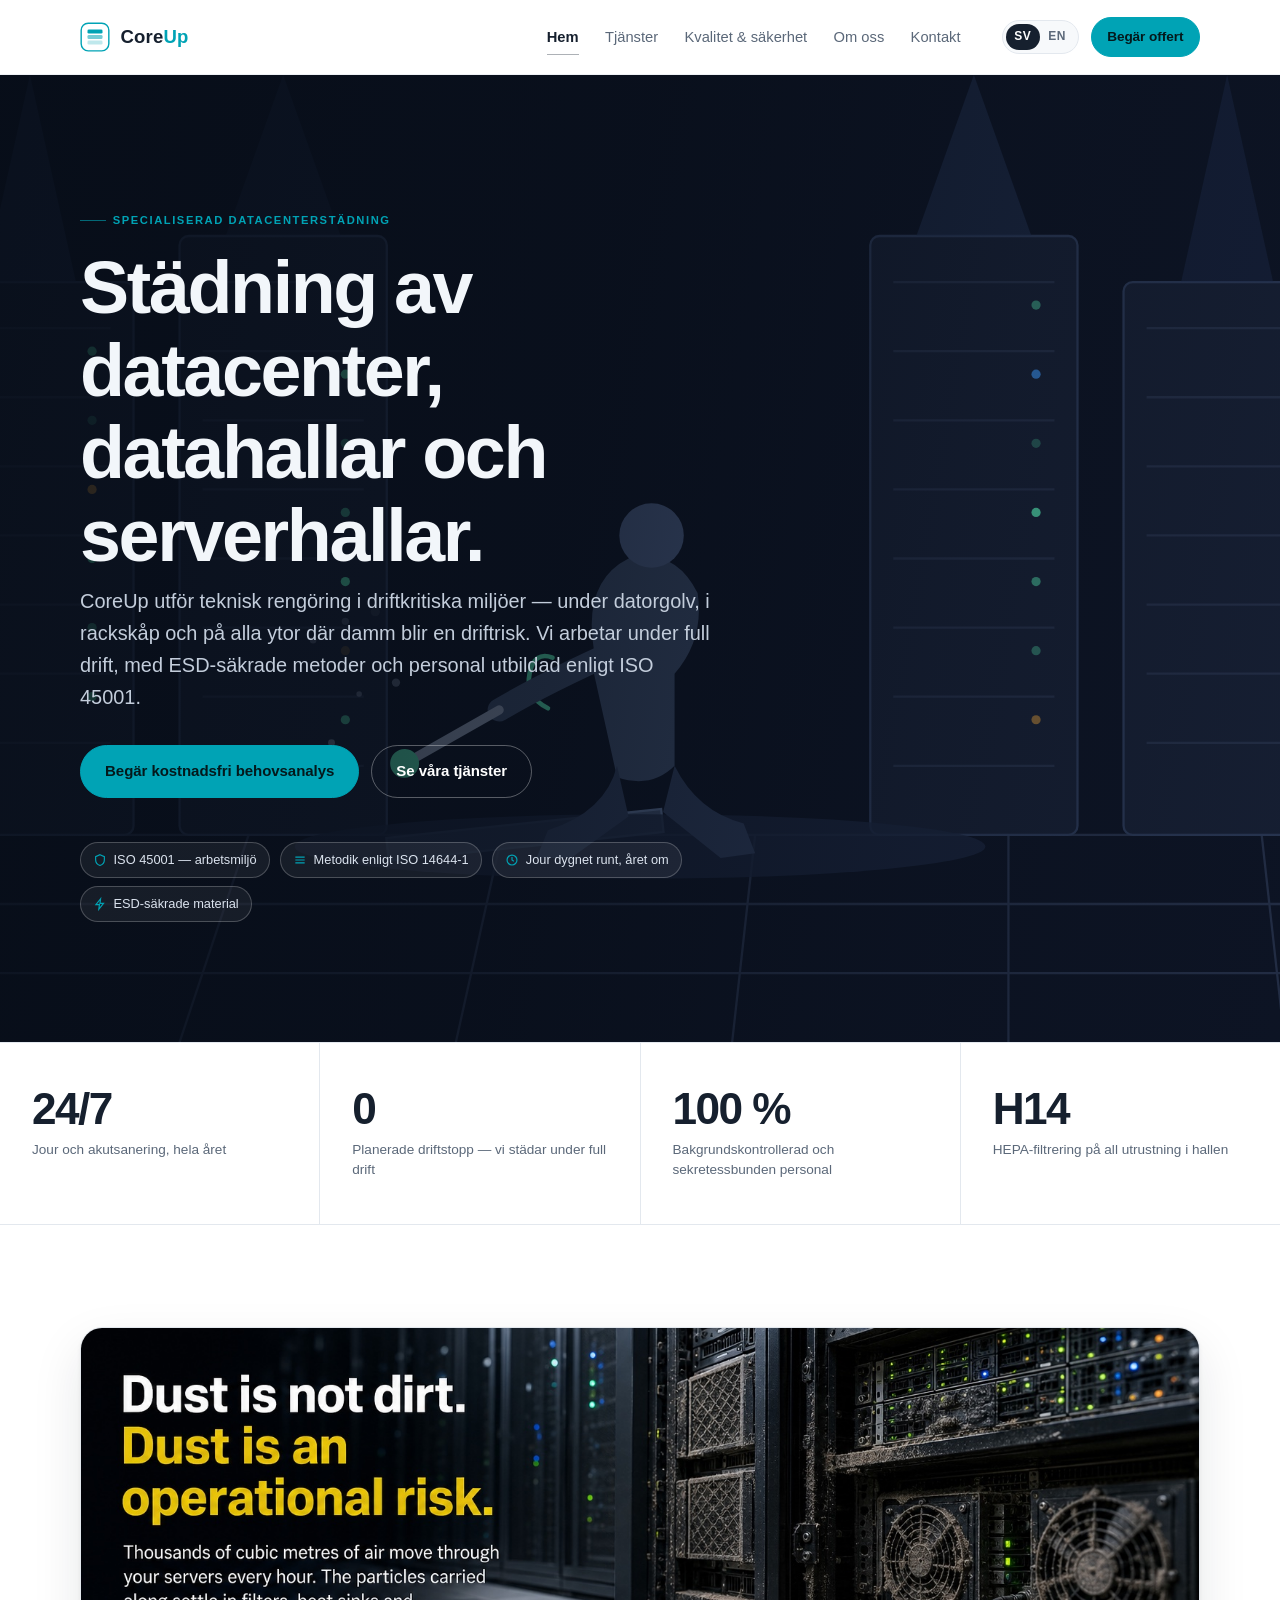
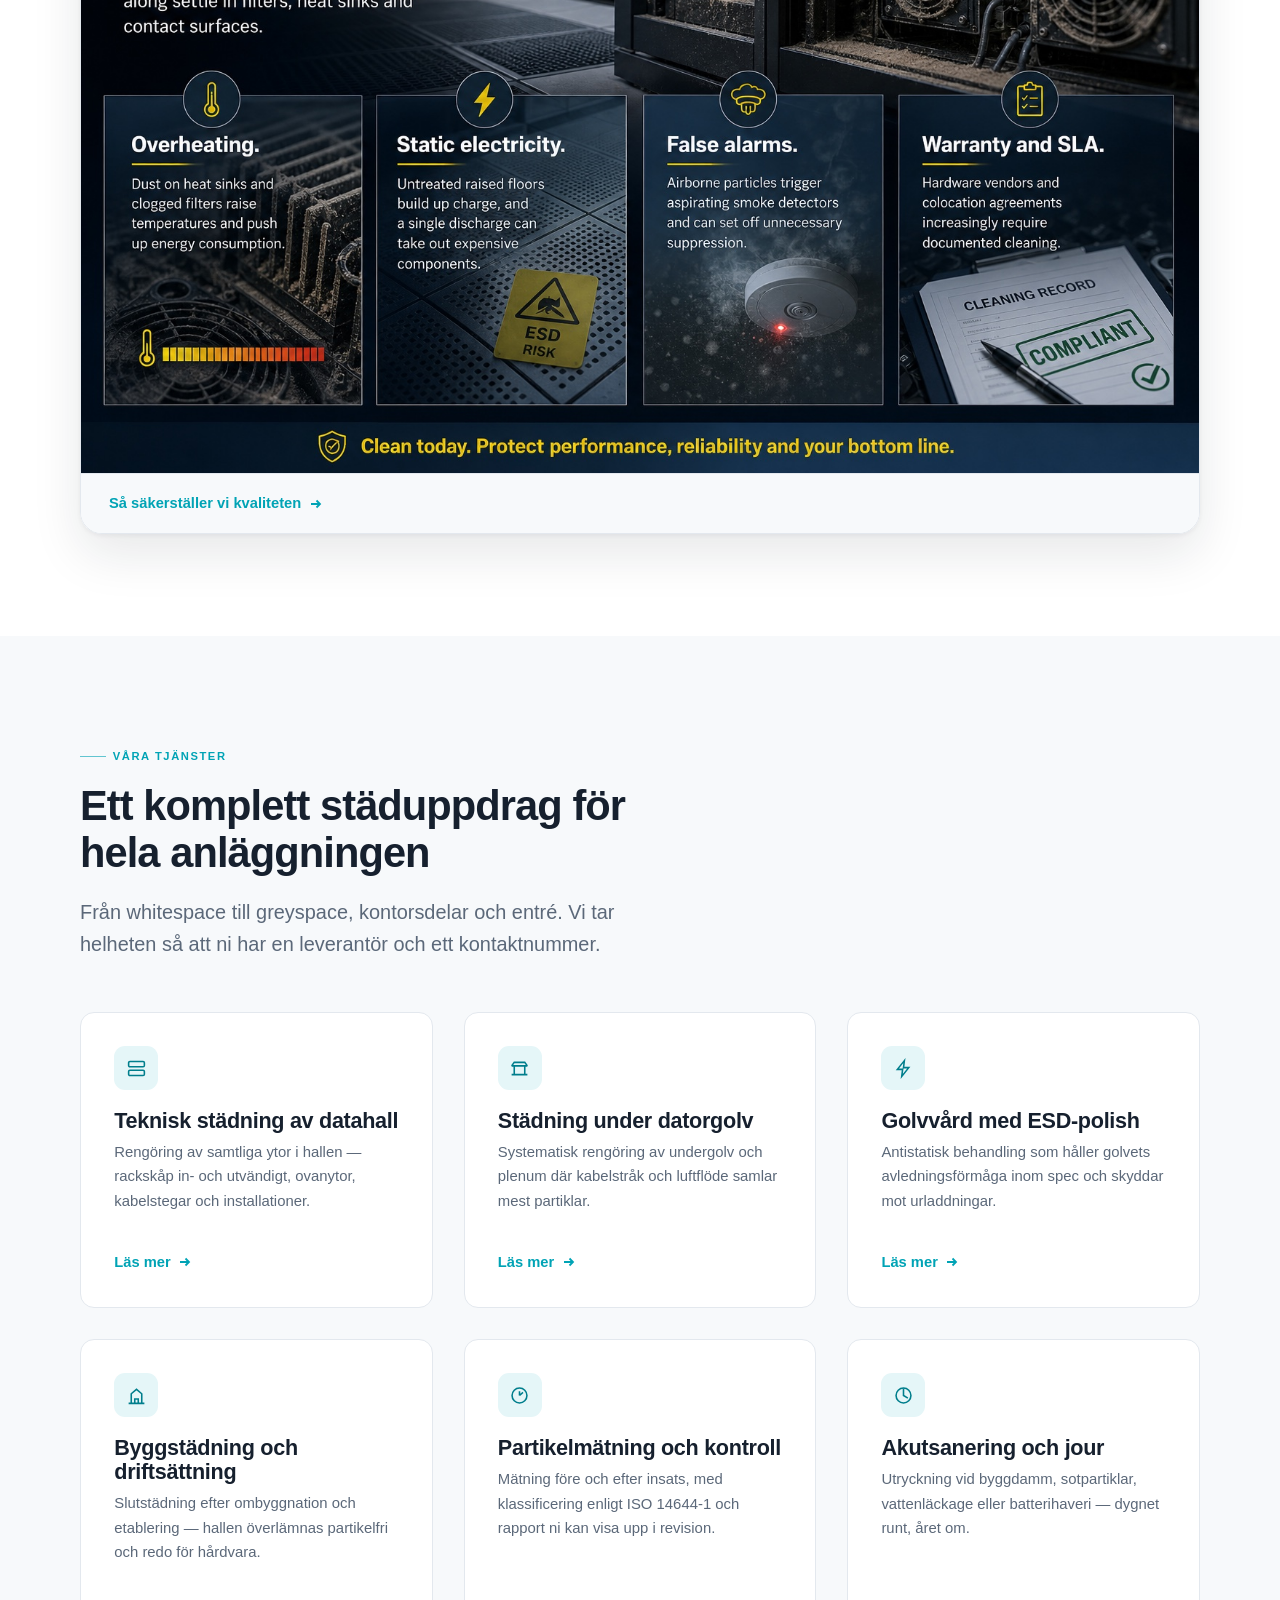
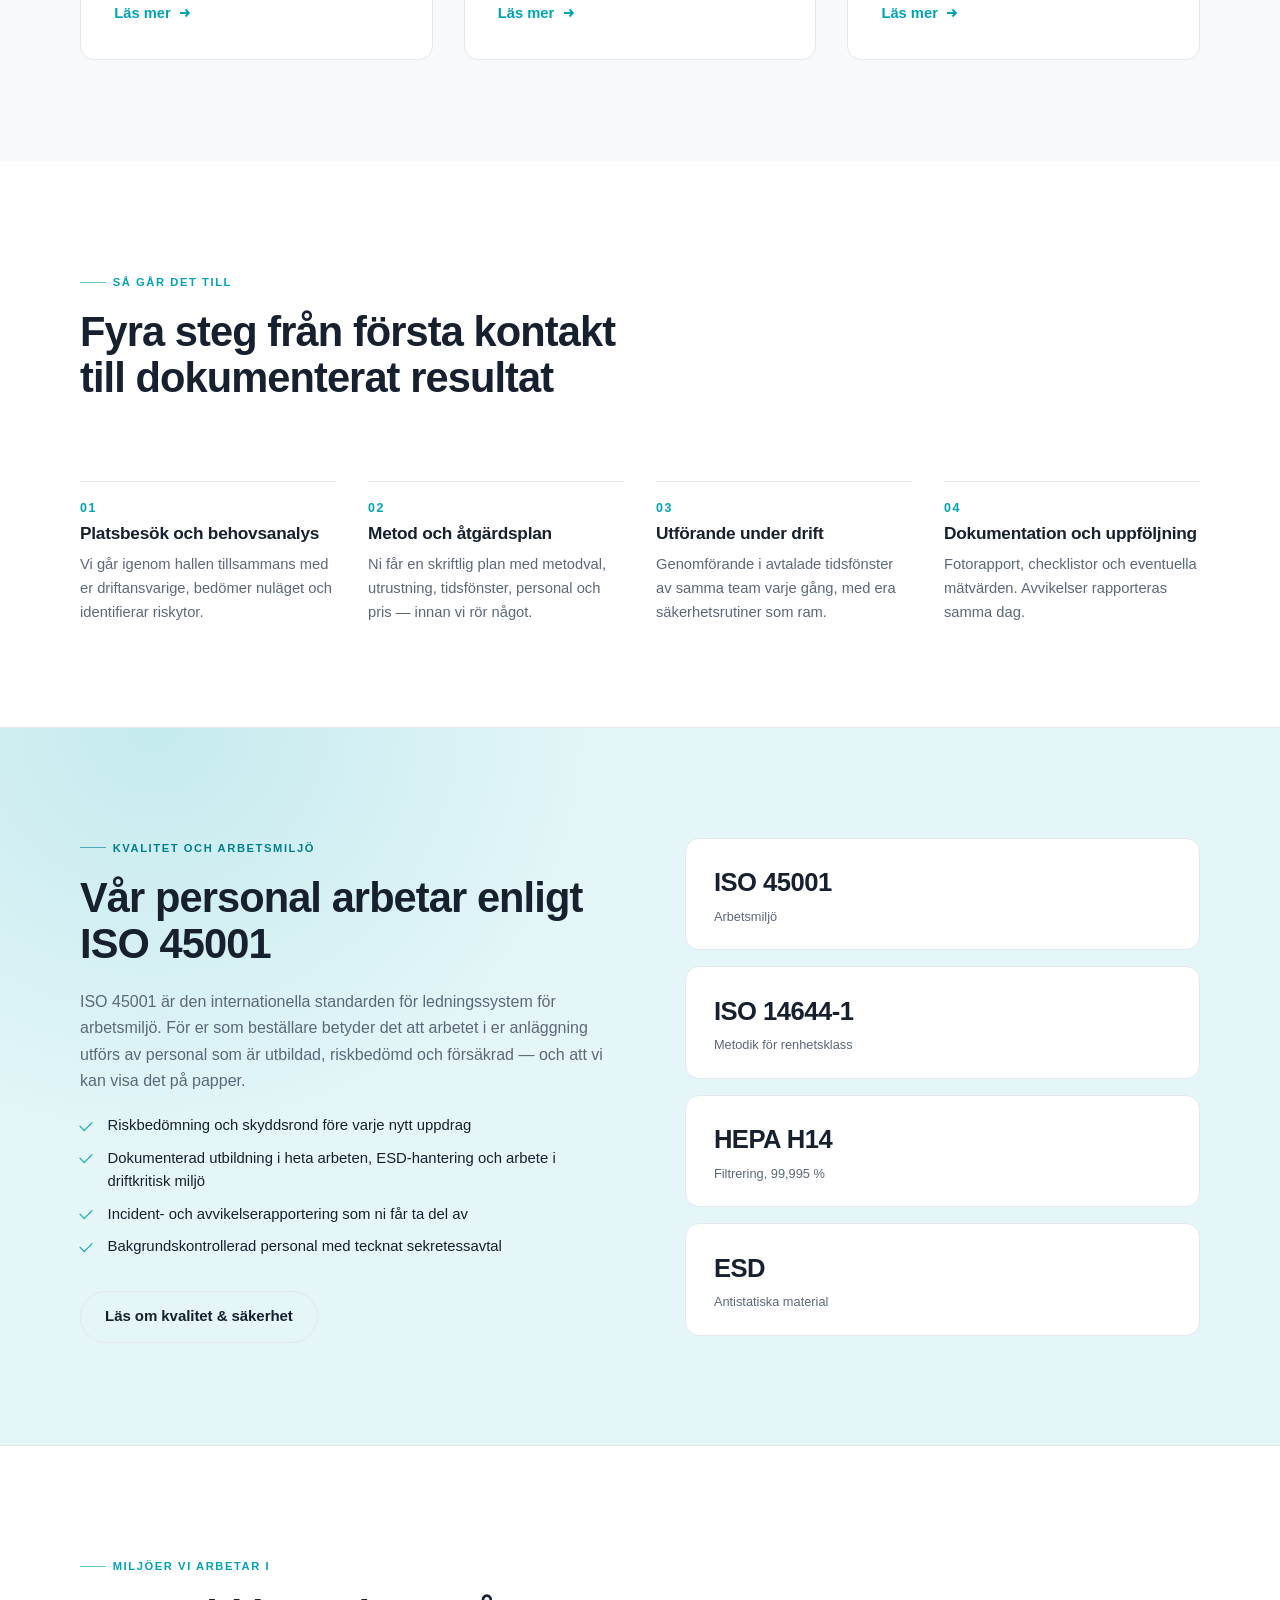
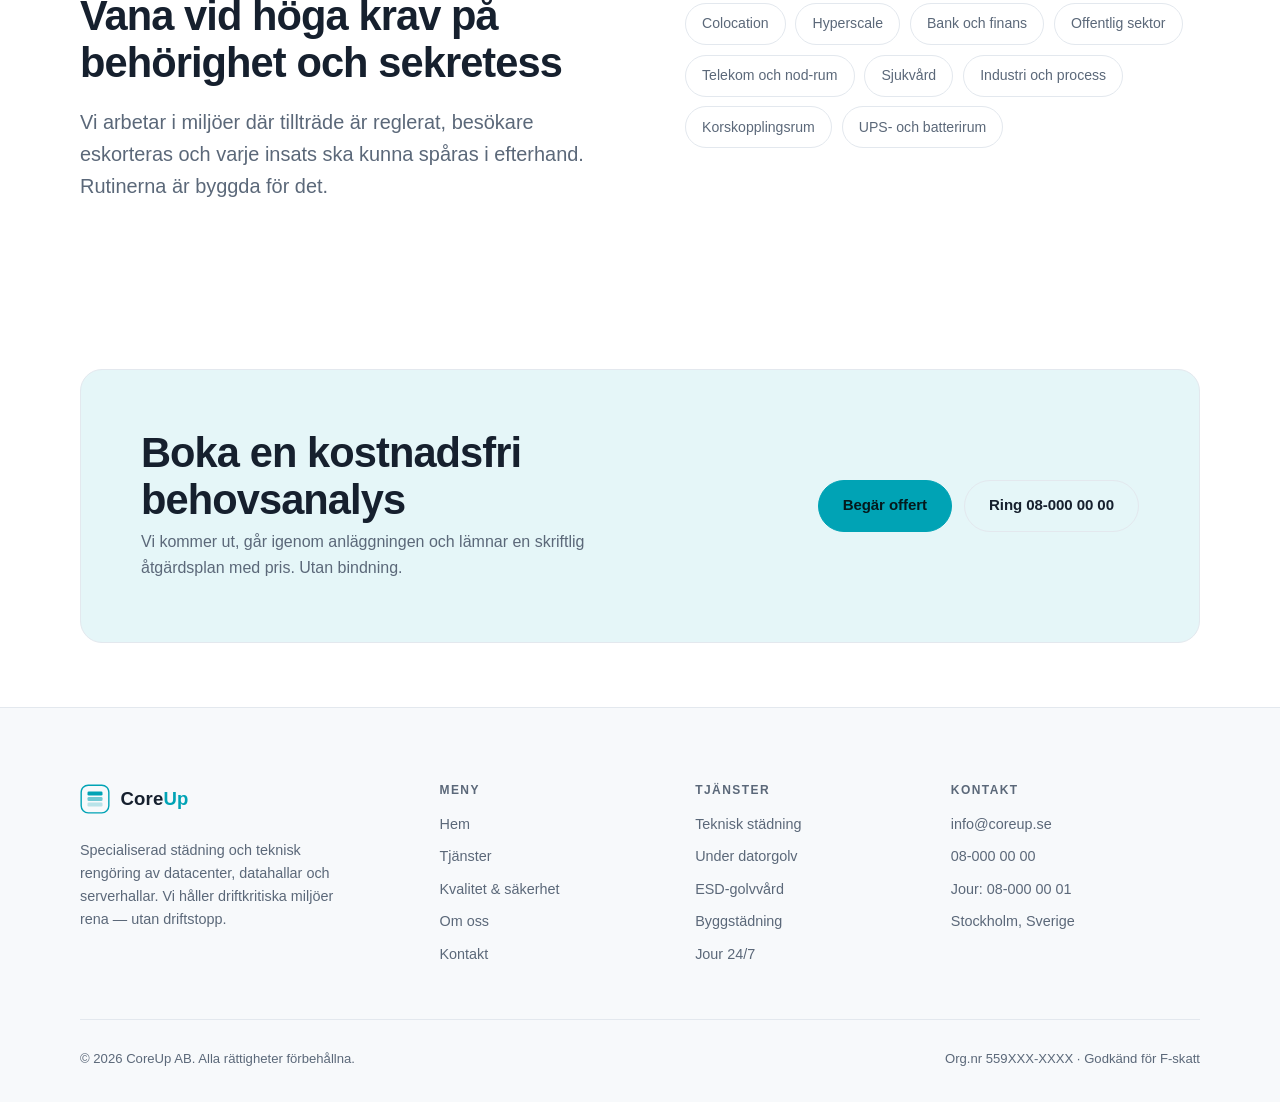
==== commit 208b0792: "Add files via upload" ====
--- a/index.html
+++ b/index.html
@@ -3,14 +3,14 @@
 <head>
 <meta charset="utf-8">
 <meta name="viewport" content="width=device-width, initial-scale=1">
-<title>Corpup — Städning av datacenter, datahallar och serverhallar</title>
-<meta name="description" content="Corpup är specialiserade på teknisk städning av datacenter, datahallar och serverhallar. ISO 45001-certifierad arbetsmiljö, ESD-säkrade metoder och HEPA-filtrerad utrustning — utan driftstopp.">
+<title>CoreUp — Städning av datacenter, datahallar och serverhallar</title>
+<meta name="description" content="CoreUp är specialiserade på teknisk städning av datacenter, datahallar och serverhallar. ISO 45001-certifierad arbetsmiljö, ESD-säkrade metoder och HEPA-filtrerad utrustning — utan driftstopp.">
 <meta name="theme-color" content="#f7f9fb">
-<link rel="canonical" href="https://www.corpup.se/">
+<link rel="canonical" href="https://www.coreup.se/">
 <link rel="icon" href="assets/favicon.svg" type="image/svg+xml">
 
 <meta property="og:type" content="website">
-<meta property="og:title" content="Corpup — Städning av datacenter, datahallar och serverhallar">
+<meta property="og:title" content="CoreUp — Städning av datacenter, datahallar och serverhallar">
 <meta property="og:description" content="Teknisk städning i driftkritiska miljöer. ISO 45001, ESD-säkrade metoder, HEPA-filtrerad utrustning, jour dygnet runt.">
 <meta property="og:locale" content="sv_SE">
 
@@ -23,10 +23,10 @@
 {
   "@context": "https://schema.org",
   "@type": "ProfessionalService",
-  "name": "Corpup",
+  "name": "CoreUp",
   "description": "Specialiserad städning och teknisk rengöring av datacenter, datahallar och serverhallar.",
-  "url": "https://www.corpup.se/",
-  "email": "info@corpup.se",
+  "url": "https://www.coreup.se/",
+  "email": "info@coreup.se",
   "telephone": "+46 8 000 00 00",
   "areaServed": "SE",
   "serviceType": "Datacenterstädning"
@@ -39,14 +39,14 @@
 <!-- ================= HEADER ================= -->
 <header class="site-header">
   <div class="wrap header-inner">
-    <a class="logo" href="index.html" aria-label="Corpup">
+    <a class="logo" href="index.html" aria-label="CoreUp">
       <svg class="logo__mark" viewBox="0 0 32 32" fill="none" aria-hidden="true">
         <rect x="1.25" y="1.25" width="29.5" height="29.5" rx="7.5" stroke="currentColor" stroke-width="1.5"/>
         <rect x="8" y="8" width="16" height="4.2" rx="1.4" fill="currentColor"/>
         <rect x="8" y="13.9" width="16" height="4.2" rx="1.4" fill="currentColor" opacity=".55"/>
         <rect x="8" y="19.8" width="16" height="4.2" rx="1.4" fill="currentColor" opacity=".25"/>
       </svg>
-      <span class="logo__word">Corp<span>up</span></span>
+      <span class="logo__word">Core<span>Up</span></span>
     </a>
 
     <nav class="nav" id="nav" aria-label="Huvudmeny">
@@ -91,7 +91,7 @@
       <p class="eyebrow" data-i18n="home.hero.eyebrow">Specialiserad datacenterstädning</p>
       <h1 data-i18n="home.hero.h1">Städning av datacenter, datahallar och serverhallar.</h1>
       <p class="hero__lead" data-i18n="home.hero.lead">
-        Corpup utför teknisk rengöring i driftkritiska miljöer — under datorgolv, i rackskåp
+        CoreUp utför teknisk rengöring i driftkritiska miljöer — under datorgolv, i rackskåp
         och på alla ytor där damm blir en driftrisk. Vi arbetar under full drift, med
         ESD-säkrade metoder och personal utbildad enligt ISO 45001.
       </p>
@@ -345,14 +345,14 @@
   <div class="wrap">
     <div class="footer-top">
       <div>
-        <a class="logo" href="index.html" aria-label="Corpup">
+        <a class="logo" href="index.html" aria-label="CoreUp">
           <svg class="logo__mark" viewBox="0 0 32 32" fill="none" aria-hidden="true">
             <rect x="1.25" y="1.25" width="29.5" height="29.5" rx="7.5" stroke="currentColor" stroke-width="1.5"/>
             <rect x="8" y="8" width="16" height="4.2" rx="1.4" fill="currentColor"/>
             <rect x="8" y="13.9" width="16" height="4.2" rx="1.4" fill="currentColor" opacity=".55"/>
             <rect x="8" y="19.8" width="16" height="4.2" rx="1.4" fill="currentColor" opacity=".25"/>
           </svg>
-          <span class="logo__word">Corp<span>up</span></span>
+          <span class="logo__word">Core<span>Up</span></span>
         </a>
         <p class="footer-blurb" data-i18n="footer.blurb">
           Specialiserad städning och teknisk rengöring av datacenter, datahallar och
@@ -385,7 +385,7 @@
       <div>
         <h4 data-i18n="footer.h.contact">Kontakt</h4>
         <ul>
-          <li><a href="mailto:info@corpup.se">info@corpup.se</a></li>
+          <li><a href="mailto:info@coreup.se">info@coreup.se</a></li>
           <li><a href="tel:+4680000000">08-000 00 00</a></li>
           <li><a href="tel:+4680000001"><span data-i18n="footer.jour">Jour</span>: 08-000 00 01</a></li>
           <li data-i18n="footer.address">Stockholm, Sverige</li>
@@ -394,7 +394,7 @@
     </div>
 
     <div class="footer-bottom">
-      <span>© <span id="year">2026</span> Corpup AB. <span data-i18n="footer.rights">Alla rättigheter förbehållna.</span></span>
+      <span>© <span id="year">2026</span> CoreUp AB. <span data-i18n="footer.rights">Alla rättigheter förbehållna.</span></span>
       <span data-i18n="footer.orgnr">Org.nr 559XXX-XXXX · Godkänd för F-skatt</span>
     </div>
   </div>
--- a/css/style.css
+++ b/css/style.css
@@ -0,0 +1,1184 @@
+/* ==========================================================================
+   CoreUp — Datacenterstädning
+   Design system + components. No build step, no dependencies.
+   ========================================================================== */
+
+/* ---------- 1. Tokens ---------------------------------------------------- */
+
+:root {
+  /* Neutrals */
+  --ink:        #0b1220;
+  --ink-soft:   #1a2434;
+  --body:       #47536420;
+  --text:       #16202e;
+  --text-muted: #5b6879;
+  --line:       #e3e8ee;
+  --line-soft:  #eef1f5;
+  --bg:         #ffffff;
+  --bg-alt:     #f7f9fb;
+  --bg-deep:    #0b1220;
+
+  /* Accent — cool technical teal */
+  --accent:      #00a3b5;
+  --accent-deep: #007e8c;
+  --accent-soft: #e5f6f8;
+  --accent-glow: rgba(0, 163, 181, 0.25);
+
+  /* Typography */
+  --font: "Inter", -apple-system, BlinkMacSystemFont, "Segoe UI", Roboto,
+          Helvetica, Arial, sans-serif;
+  --fs-display: clamp(2.5rem, 1.4rem + 4.4vw, 4.6rem);
+  --fs-h1:      clamp(2.1rem, 1.4rem + 2.9vw, 3.5rem);
+  --fs-h2:      clamp(1.7rem, 1.25rem + 1.9vw, 2.6rem);
+  --fs-h3:      clamp(1.15rem, 1.05rem + 0.4vw, 1.35rem);
+  --fs-lead:    clamp(1.05rem, 0.99rem + 0.32vw, 1.25rem);
+
+  /* Space */
+  --gutter:  clamp(1.25rem, 4vw, 2.5rem);
+  --section: clamp(4.5rem, 8vw, 8.75rem);
+  --max:     1200px;
+  --max-narrow: 780px;
+
+  /* Shape */
+  --r-sm: 8px;
+  --r:    14px;
+  --r-lg: 22px;
+
+  --shadow:    0 1px 2px rgba(16, 26, 40, 0.04), 0 8px 28px rgba(16, 26, 40, 0.06);
+  --shadow-lg: 0 2px 4px rgba(16, 26, 40, 0.05), 0 20px 50px rgba(16, 26, 40, 0.10);
+
+  --ease: cubic-bezier(0.22, 0.61, 0.36, 1);
+}
+
+/* Dark mode intentionally omitted — CoreUp always renders in the light
+   palette defined in :root above, regardless of OS/browser preference. */
+
+/* ---------- 2. Reset ----------------------------------------------------- */
+
+*, *::before, *::after { box-sizing: border-box; }
+
+html {
+  -webkit-text-size-adjust: 100%;
+  scroll-behavior: smooth;
+  scroll-padding-top: 96px;
+}
+
+body {
+  margin: 0;
+  font-family: var(--font);
+  font-size: 1rem;
+  line-height: 1.65;
+  color: var(--text);
+  background: var(--bg);
+  -webkit-font-smoothing: antialiased;
+  text-rendering: optimizeLegibility;
+}
+
+img, svg { display: block; max-width: 100%; }
+h1, h2, h3, h4 { margin: 0 0 0.5em; line-height: 1.12; letter-spacing: -0.022em; font-weight: 650; }
+h1 { font-size: var(--fs-h1); }
+h2 { font-size: var(--fs-h2); }
+h3 { font-size: var(--fs-h3); letter-spacing: -0.014em; }
+p  { margin: 0 0 1.1em; }
+p:last-child { margin-bottom: 0; }
+a  { color: inherit; text-decoration: none; }
+ul, ol { margin: 0 0 1.1em; padding-left: 1.2em; }
+li { margin-bottom: 0.4em; }
+button { font: inherit; color: inherit; }
+
+:focus-visible {
+  outline: 2px solid var(--accent);
+  outline-offset: 3px;
+  border-radius: 4px;
+}
+
+::selection { background: var(--accent); color: #fff; }
+
+/* ---------- 3. Layout primitives ---------------------------------------- */
+
+.wrap {
+  width: 100%;
+  max-width: var(--max);
+  margin-inline: auto;
+  padding-inline: var(--gutter);
+}
+
+.section { padding-block: var(--section); }
+.section--alt { background: var(--bg-alt); }
+.section--tight { padding-block: clamp(3rem, 5vw, 4.5rem); }
+
+.narrow { max-width: var(--max-narrow); }
+
+.grid { display: grid; gap: clamp(1.25rem, 2.4vw, 2rem); }
+.grid--2 { grid-template-columns: repeat(auto-fit, minmax(300px, 1fr)); }
+.grid--3 { grid-template-columns: repeat(auto-fit, minmax(280px, 1fr)); }
+.grid--4 { grid-template-columns: repeat(auto-fit, minmax(215px, 1fr)); }
+
+.split {
+  display: grid;
+  gap: clamp(2rem, 5vw, 4.5rem);
+  align-items: center;
+}
+@media (min-width: 900px) {
+  .split { grid-template-columns: 1.05fr 1fr; }
+  .split--reverse > :first-child { order: 2; }
+}
+
+.stack-lg > * + * { margin-top: clamp(2rem, 4vw, 3.25rem); }
+
+/* ---------- 4. Type helpers --------------------------------------------- */
+
+.eyebrow {
+  display: inline-flex;
+  align-items: center;
+  gap: 0.6em;
+  margin: 0 0 1.1rem;
+  font-size: 0.7rem;
+  font-weight: 600;
+  letter-spacing: 0.14em;
+  text-transform: uppercase;
+  color: var(--accent);
+}
+.eyebrow::before {
+  content: "";
+  width: 26px;
+  height: 1px;
+  background: currentColor;
+  opacity: 0.6;
+}
+
+.lead {
+  font-size: var(--fs-lead);
+  line-height: 1.6;
+  color: var(--text-muted);
+}
+
+.muted { color: var(--text-muted); }
+
+.section-head { max-width: 62ch; margin-bottom: clamp(2.25rem, 4vw, 3.5rem); }
+.section-head .lead { margin-top: 0.35em; }
+
+/* ---------- 5. Buttons --------------------------------------------------- */
+
+.btn {
+  display: inline-flex;
+  align-items: center;
+  justify-content: center;
+  gap: 0.55em;
+  padding: 0.85em 1.6em;
+  border: 1px solid transparent;
+  border-radius: 999px;
+  font-size: 0.94rem;
+  font-weight: 560;
+  letter-spacing: -0.005em;
+  cursor: pointer;
+  transition: background-color 0.2s var(--ease), color 0.2s var(--ease),
+              border-color 0.2s var(--ease), transform 0.2s var(--ease);
+}
+.btn:hover { transform: translateY(-1px); }
+.btn:active { transform: translateY(0); }
+
+.btn--primary { background: var(--accent); color: #04191c; border-color: var(--accent); }
+.btn--primary:hover { background: var(--accent-deep); border-color: var(--accent-deep); }
+
+.btn--ghost { border-color: var(--line); color: var(--text); background: transparent; }
+.btn--ghost:hover { border-color: var(--text); }
+
+.btn--onDark { border-color: var(--line); color: var(--text); }
+.btn--onDark:hover { border-color: var(--text); background: var(--bg-alt); }
+
+.btn--sm { padding: 0.6em 1.15em; font-size: 0.85rem; }
+
+.btn-row { display: flex; flex-wrap: wrap; gap: 0.75rem; margin-top: 2rem; }
+
+.link-arrow {
+  display: inline-flex;
+  align-items: center;
+  gap: 0.45em;
+  font-weight: 560;
+  font-size: 0.92rem;
+  color: var(--accent);
+}
+.link-arrow svg { transition: transform 0.2s var(--ease); }
+.link-arrow:hover svg { transform: translateX(4px); }
+
+/* ---------- 6. Header ---------------------------------------------------- */
+
+.site-header {
+  position: sticky;
+  top: 0;
+  z-index: 60;
+  background: color-mix(in srgb, var(--bg) 82%, transparent);
+  backdrop-filter: saturate(160%) blur(14px);
+  -webkit-backdrop-filter: saturate(160%) blur(14px);
+  border-bottom: 1px solid var(--line-soft);
+}
+
+.header-inner {
+  display: flex;
+  align-items: center;
+  gap: clamp(1rem, 3vw, 2.5rem);
+  min-height: 74px;
+}
+
+.logo { display: inline-flex; align-items: center; gap: 0.65rem; flex-shrink: 0; }
+.logo__mark { width: 30px; height: 30px; color: var(--accent); }
+.logo__word {
+  font-size: 1.16rem;
+  font-weight: 680;
+  letter-spacing: 0.01em;
+  color: var(--text);
+}
+.logo__word span { color: var(--accent); }
+
+.nav { margin-left: auto; }
+.nav__list {
+  display: flex;
+  align-items: center;
+  gap: clamp(0.4rem, 1.6vw, 1.5rem);
+  margin: 0;
+  padding: 0;
+  list-style: none;
+}
+.nav__list li { margin: 0; }
+.nav__link {
+  position: relative;
+  display: block;
+  padding: 0.5em 0.2em;
+  font-size: 0.92rem;
+  font-weight: 480;
+  color: var(--text-muted);
+  transition: color 0.18s var(--ease);
+  white-space: nowrap;
+}
+.nav__link::after {
+  content: "";
+  position: absolute;
+  left: 0.2em;
+  right: 0.2em;
+  bottom: 0.1em;
+  height: 1.5px;
+  background: var(--accent);
+  transform: scaleX(0);
+  transform-origin: left;
+  transition: transform 0.25s var(--ease);
+}
+.nav__link:hover { color: var(--text); }
+.nav__link:hover::after { transform: scaleX(1); }
+.nav__link[aria-current="page"] { color: var(--text); font-weight: 560; }
+.nav__link[aria-current="page"]::after { transform: scaleX(1); background: var(--text); opacity: 0.35; }
+
+.header-actions { display: flex; align-items: center; gap: 0.75rem; }
+
+/* Language switch */
+.lang {
+  display: inline-flex;
+  padding: 3px;
+  border: 1px solid var(--line);
+  border-radius: 999px;
+  background: var(--bg-alt);
+}
+.lang button {
+  padding: 0.28em 0.7em;
+  border: 0;
+  border-radius: 999px;
+  background: transparent;
+  font-size: 0.75rem;
+  font-weight: 620;
+  letter-spacing: 0.05em;
+  color: var(--text-muted);
+  cursor: pointer;
+  transition: background-color 0.18s var(--ease), color 0.18s var(--ease);
+}
+.lang button[aria-pressed="true"] { background: var(--text); color: var(--bg); }
+
+/* Mobile menu */
+.nav-toggle {
+  display: none;
+  width: 42px;
+  height: 42px;
+  align-items: center;
+  justify-content: center;
+  border: 1px solid var(--line);
+  border-radius: 10px;
+  background: transparent;
+  cursor: pointer;
+}
+.nav-toggle span {
+  position: relative;
+  display: block;
+  width: 17px;
+  height: 1.5px;
+  background: var(--text);
+  transition: transform 0.24s var(--ease), background-color 0.15s;
+}
+.nav-toggle span::before,
+.nav-toggle span::after {
+  content: "";
+  position: absolute;
+  left: 0;
+  width: 17px;
+  height: 1.5px;
+  background: var(--text);
+  transition: transform 0.24s var(--ease);
+}
+.nav-toggle span::before { top: -5.5px; }
+.nav-toggle span::after  { top: 5.5px; }
+.nav-toggle[aria-expanded="true"] span { background: transparent; }
+.nav-toggle[aria-expanded="true"] span::before { transform: translateY(5.5px) rotate(45deg); }
+.nav-toggle[aria-expanded="true"] span::after  { transform: translateY(-5.5px) rotate(-45deg); }
+
+@media (max-width: 900px) {
+  .nav-toggle { display: inline-flex; order: 3; }
+  .header-inner { min-height: 66px; }
+  .nav {
+    position: absolute;
+    top: 100%;
+    left: 0;
+    right: 0;
+    display: none;
+    padding: 0.75rem var(--gutter) 1.5rem;
+    background: var(--bg);
+    border-bottom: 1px solid var(--line);
+    box-shadow: var(--shadow-lg);
+  }
+  .nav.is-open { display: block; }
+  .nav__list { flex-direction: column; align-items: stretch; gap: 0; }
+  .nav__link {
+    padding: 0.85em 0;
+    font-size: 1rem;
+    border-bottom: 1px solid var(--line-soft);
+  }
+  .header-actions { margin-left: auto; }
+  .header-actions .btn { display: none; }
+}
+
+/* ---------- 7. Hero ------------------------------------------------------ */
+
+/* The hero always carries the commissioned illustration as a full-bleed
+   background (a scrim gradient is layered on top of it in the same
+   `background-image` stack, darkest over the text column, fading out
+   toward the right so the artwork still reads). This is the one section
+   on the site that renders dark by design — everything else stays light,
+   per the site-wide light-only decision.
+   The default artwork is animated (blinking LEDs, drifting dust, a
+   sweeping arm) via SVG SMIL, which a background-image can't pause the
+   way <video> or CSS @keyframes can — so prefers-reduced-motion swaps in
+   the static version of the same illustration below instead. */
+.hero {
+  position: relative;
+  overflow: hidden;
+  background-image:
+    linear-gradient(100deg, rgba(6, 12, 22, 0.82) 0%, rgba(6, 12, 22, 0.6) 45%, rgba(6, 12, 22, 0.32) 72%, rgba(6, 12, 22, 0.12) 100%),
+    url("../assets/datacentre-cleaning-hero.svg");
+  background-size: cover, cover;
+  background-position: center, center;
+  background-repeat: no-repeat, no-repeat;
+  color: #f2f6fa;
+  padding-block: clamp(4.5rem, 10vw, 8.5rem) clamp(4rem, 8vw, 7rem);
+}
+.hero .wrap { position: relative; z-index: 1; }
+
+.hero__inner { max-width: 640px; }
+
+.hero .eyebrow { color: var(--accent); }
+.hero h1 {
+  font-size: var(--fs-display);
+  font-weight: 640;
+  letter-spacing: -0.032em;
+  margin-bottom: 0.55rem;
+  text-wrap: balance;
+}
+.hero__lead {
+  max-width: 60ch;
+  font-size: var(--fs-lead);
+  line-height: 1.6;
+  color: #c3cddb;
+}
+
+.hero__badges {
+  display: flex;
+  flex-wrap: wrap;
+  gap: 0.5rem 0.65rem;
+  margin-top: 2.75rem;
+  padding: 0;
+  list-style: none;
+}
+.hero__badges li {
+  display: inline-flex;
+  align-items: center;
+  gap: 0.5em;
+  margin: 0;
+  padding: 0.5em 0.95em;
+  border: 1px solid rgba(255, 255, 255, 0.22);
+  border-radius: 999px;
+  background: rgba(255, 255, 255, 0.06);
+  font-size: 0.8rem;
+  font-weight: 500;
+  color: #dbe3ee;
+}
+.hero__badges svg { width: 14px; height: 14px; color: var(--accent); flex-shrink: 0; }
+
+/* Compact page hero for inner pages */
+.pagehero {
+  padding-block: clamp(3.25rem, 6vw, 5.5rem) clamp(2.5rem, 5vw, 4rem);
+  border-bottom: 1px solid var(--line);
+  background: var(--bg-alt);
+}
+.pagehero h1 { max-width: 20ch; text-wrap: balance; }
+.pagehero .lead { max-width: 62ch; }
+
+.breadcrumb {
+  display: flex;
+  gap: 0.5em;
+  margin: 0 0 1.4rem;
+  padding: 0;
+  list-style: none;
+  font-size: 0.8rem;
+  color: var(--text-muted);
+}
+.breadcrumb li { margin: 0; }
+.breadcrumb li + li::before { content: "/"; margin-right: 0.5em; opacity: 0.5; }
+.breadcrumb a:hover { color: var(--accent); }
+
+/* ---------- 8. Stats bar ------------------------------------------------- */
+
+.stats {
+  display: grid;
+  grid-template-columns: repeat(auto-fit, minmax(160px, 1fr));
+  gap: 1px;
+  background: var(--line);
+  border-block: 1px solid var(--line);
+}
+.stat { padding: clamp(1.75rem, 3.5vw, 2.75rem) clamp(1rem, 2.5vw, 2rem); background: var(--bg); }
+.stat__value {
+  display: block;
+  font-size: clamp(1.9rem, 1.4rem + 1.7vw, 2.85rem);
+  font-weight: 640;
+  letter-spacing: -0.035em;
+  line-height: 1;
+  color: var(--text);
+}
+.stat__label {
+  display: block;
+  margin-top: 0.6rem;
+  font-size: 0.85rem;
+  line-height: 1.45;
+  color: var(--text-muted);
+}
+
+/* ---------- 9. Cards ----------------------------------------------------- */
+
+.card {
+  display: flex;
+  flex-direction: column;
+  padding: clamp(1.5rem, 2.6vw, 2.1rem);
+  border: 1px solid var(--line);
+  border-radius: var(--r);
+  background: var(--bg);
+  transition: border-color 0.22s var(--ease), transform 0.22s var(--ease),
+              box-shadow 0.22s var(--ease);
+}
+.card:hover { border-color: color-mix(in srgb, var(--accent) 45%, var(--line)); }
+a.card:hover { transform: translateY(-3px); box-shadow: var(--shadow); }
+.card h3 { margin-bottom: 0.45rem; }
+.card p { font-size: 0.93rem; color: var(--text-muted); }
+.card__icon {
+  display: grid;
+  place-items: center;
+  width: 44px;
+  height: 44px;
+  margin-bottom: 1.15rem;
+  border-radius: 11px;
+  background: var(--accent-soft);
+  color: var(--accent-deep);
+  transition: transform 0.28s var(--ease), background-color 0.28s var(--ease), color 0.28s var(--ease);
+}
+.card__icon svg { width: 21px; height: 21px; }
+a.card:hover .card__icon {
+  transform: scale(1.08) rotate(-4deg);
+  background: var(--accent);
+  color: #04191c;
+}
+.card__foot { margin-top: auto; padding-top: 1.25rem; }
+a.card:hover .card__foot svg { transform: translateX(4px); }
+
+/* Detailed service block */
+.service {
+  display: grid;
+  gap: clamp(1.25rem, 3vw, 2.5rem);
+  padding-block: clamp(2.25rem, 4vw, 3.25rem);
+  border-top: 1px solid var(--line);
+}
+@media (min-width: 860px) {
+  .service { grid-template-columns: 0.85fr 1.15fr; }
+}
+.service__no {
+  font-size: 0.78rem;
+  font-weight: 620;
+  letter-spacing: 0.12em;
+  color: var(--accent);
+}
+.service h3 { margin: 0.55rem 0 0; font-size: clamp(1.3rem, 1.1rem + 0.8vw, 1.7rem); }
+.service p { color: var(--text-muted); }
+
+/* Checked list */
+.checks { margin: 1.25rem 0 0; padding: 0; list-style: none; }
+.checks li {
+  position: relative;
+  margin-bottom: 0.65em;
+  padding-left: 1.85em;
+  font-size: 0.93rem;
+  line-height: 1.55;
+}
+.checks li::before {
+  content: "";
+  position: absolute;
+  left: 0;
+  top: 0.42em;
+  width: 12px;
+  height: 7px;
+  border-left: 1.8px solid var(--accent);
+  border-bottom: 1.8px solid var(--accent);
+  transform: rotate(-45deg);
+}
+.checks--2 { columns: 2; column-gap: 2rem; }
+@media (max-width: 640px) { .checks--2 { columns: 1; } }
+
+/* ---------- 10. Process -------------------------------------------------- */
+
+.steps { counter-reset: step; display: grid; gap: 0; }
+@media (min-width: 820px) {
+  .steps { grid-template-columns: repeat(4, 1fr); gap: clamp(1.25rem, 2.5vw, 2rem); }
+}
+.step {
+  position: relative;
+  counter-increment: step;
+  padding-top: 2.6rem;
+  border-top: 1px solid var(--line);
+  margin-top: 1.75rem;
+}
+.step::before {
+  content: "0" counter(step);
+  position: absolute;
+  top: 1rem;
+  left: 0;
+  font-size: 0.78rem;
+  font-weight: 640;
+  letter-spacing: 0.12em;
+  color: var(--accent);
+}
+.step h3 { font-size: 1.08rem; }
+.step p { font-size: 0.92rem; color: var(--text-muted); margin: 0; }
+
+/* ---------- 11. Feature / highlight band --------------------------------- */
+
+.band {
+  position: relative;
+  overflow: hidden;
+  background: var(--accent-soft);
+  color: var(--text);
+  border-block: 1px solid var(--line);
+}
+.band::before {
+  content: "";
+  position: absolute;
+  inset: 0;
+  background:
+    radial-gradient(ellipse 60% 100% at 12% 0%, rgba(0, 163, 181, 0.14), transparent 62%);
+}
+.band .wrap { position: relative; z-index: 1; }
+.band h2 { color: var(--text); }
+.band p { color: var(--text-muted); }
+.band .eyebrow { color: var(--accent-deep); }
+.band .checks li { color: var(--text); }
+.band .stat { background: transparent; }
+.band .stat__value { color: var(--text); }
+.band .stat__label { color: var(--text-muted); }
+
+.iso-seal {
+  display: inline-flex;
+  flex-direction: column;
+  gap: 0.15rem;
+  padding: 1.4rem 1.75rem;
+  border: 1px solid var(--line);
+  border-radius: var(--r);
+  background: var(--bg);
+}
+.iso-seal strong {
+  font-size: 1.6rem;
+  font-weight: 660;
+  letter-spacing: -0.02em;
+  color: var(--text);
+}
+.iso-seal span { font-size: 0.8rem; color: var(--text-muted); }
+
+/* ---------- 12. Sector chips -------------------------------------------- */
+
+.chips { display: flex; flex-wrap: wrap; gap: 0.6rem; margin: 0; padding: 0; list-style: none; }
+.chips li {
+  margin: 0;
+  padding: 0.6em 1.15em;
+  border: 1px solid var(--line);
+  border-radius: 999px;
+  font-size: 0.88rem;
+  color: var(--text-muted);
+  background: var(--bg);
+}
+
+/* ---------- 13. Infographic (full-width framed image) ------------------- */
+
+.infographic {
+  margin: 0;
+  border-radius: var(--r-lg);
+  overflow: hidden;
+  border: 1px solid var(--line);
+  box-shadow: var(--shadow-lg);
+}
+.infographic img { display: block; width: 100%; height: auto; }
+.infographic figcaption {
+  padding: 1rem clamp(1.25rem, 3vw, 1.75rem);
+  background: var(--bg-alt);
+  border-top: 1px solid var(--line);
+}
+
+/* ---------- 14. FAQ ------------------------------------------------------ */
+
+.faq { border-top: 1px solid var(--line); }
+.faq details {
+  border-bottom: 1px solid var(--line);
+}
+.faq summary {
+  display: flex;
+  align-items: center;
+  justify-content: space-between;
+  gap: 1.5rem;
+  padding: 1.35rem 0;
+  font-size: 1.02rem;
+  font-weight: 560;
+  cursor: pointer;
+  list-style: none;
+}
+.faq summary::-webkit-details-marker { display: none; }
+.faq summary::after {
+  content: "";
+  flex-shrink: 0;
+  width: 11px;
+  height: 11px;
+  border-right: 1.6px solid var(--accent);
+  border-bottom: 1.6px solid var(--accent);
+  transform: rotate(45deg) translate(-3px, -3px);
+  transition: transform 0.25s var(--ease);
+}
+.faq details[open] summary::after { transform: rotate(225deg) translate(-2px, -2px); }
+.faq details > div { padding-bottom: 1.5rem; max-width: 72ch; color: var(--text-muted); }
+
+/* ---------- 15. Contact -------------------------------------------------- */
+
+.contact-grid { display: grid; gap: clamp(2rem, 5vw, 4rem); }
+@media (min-width: 900px) { .contact-grid { grid-template-columns: 1.15fr 0.85fr; } }
+
+.form-grid { display: grid; gap: 1.15rem; }
+@media (min-width: 620px) { .form-grid--2 { grid-template-columns: 1fr 1fr; } }
+
+.field { display: flex; flex-direction: column; gap: 0.45rem; }
+.field label { font-size: 0.85rem; font-weight: 560; }
+.field input,
+.field select,
+.field textarea {
+  width: 100%;
+  padding: 0.8em 0.95em;
+  border: 1px solid var(--line);
+  border-radius: var(--r-sm);
+  background: var(--bg);
+  color: var(--text);
+  font: inherit;
+  font-size: 0.95rem;
+  transition: border-color 0.18s var(--ease), box-shadow 0.18s var(--ease);
+}
+.field textarea { min-height: 140px; resize: vertical; }
+.field input:focus,
+.field select:focus,
+.field textarea:focus {
+  outline: none;
+  border-color: var(--accent);
+  box-shadow: 0 0 0 3px var(--accent-soft);
+}
+.field--full { grid-column: 1 / -1; }
+
+.form-note { font-size: 0.8rem; color: var(--text-muted); }
+
+.form-status {
+  display: none;
+  margin-top: 1rem;
+  padding: 0.9em 1.1em;
+  border-radius: var(--r-sm);
+  font-size: 0.9rem;
+}
+.form-status.is-visible { display: block; }
+.form-status[data-state="ok"]  { background: var(--accent-soft); color: var(--accent-deep); }
+.form-status[data-state="err"] { background: #fdecec; color: #a12727; }
+
+.contact-list { margin: 0; padding: 0; list-style: none; }
+.contact-list li { margin: 0; padding: 1.1rem 0; border-bottom: 1px solid var(--line); }
+.contact-list li:first-child { padding-top: 0; }
+.contact-list dt,
+.contact-list .k {
+  font-size: 0.75rem;
+  font-weight: 620;
+  letter-spacing: 0.1em;
+  text-transform: uppercase;
+  color: var(--text-muted);
+}
+.contact-list .v { display: block; margin-top: 0.3rem; font-size: 1.02rem; font-weight: 500; }
+.contact-list .v a:hover { color: var(--accent); }
+
+.callout {
+  padding: clamp(1.35rem, 2.5vw, 1.85rem);
+  border: 1px solid var(--line);
+  border-left: 3px solid var(--accent);
+  border-radius: var(--r-sm);
+  background: var(--bg-alt);
+}
+.callout h3 { font-size: 1rem; margin-bottom: 0.3rem; }
+.callout p { font-size: 0.92rem; color: var(--text-muted); margin: 0; }
+
+/* ---------- 16. CTA band ------------------------------------------------- */
+
+.cta {
+  display: grid;
+  gap: 1.75rem;
+  align-items: center;
+  padding: clamp(2.25rem, 5vw, 3.75rem);
+  border-radius: var(--r-lg);
+  background: var(--accent-soft);
+  border: 1px solid var(--line);
+  color: var(--text);
+}
+@media (min-width: 860px) { .cta { grid-template-columns: 1.4fr auto; } }
+.cta h2 { color: var(--text); margin-bottom: 0.35rem; max-width: 22ch; text-wrap: balance; }
+.cta p { color: var(--text-muted); margin: 0; max-width: 52ch; }
+.cta .btn-row { margin-top: 0; }
+
+/* ---------- 17. Footer --------------------------------------------------- */
+
+.site-footer {
+  padding-block: clamp(3.25rem, 6vw, 4.75rem) 2rem;
+  background: var(--bg-alt);
+  color: var(--text-muted);
+  font-size: 0.9rem;
+  border-top: 1px solid var(--line);
+}
+.footer-top {
+  display: grid;
+  gap: clamp(2rem, 4vw, 3rem);
+  padding-bottom: 2.75rem;
+  border-bottom: 1px solid var(--line);
+}
+@media (min-width: 780px) { .footer-top { grid-template-columns: 1.5fr 1fr 1fr 1.2fr; } }
+.site-footer .logo__word { color: var(--text); }
+.site-footer h4 {
+  margin-bottom: 1rem;
+  font-size: 0.75rem;
+  font-weight: 620;
+  letter-spacing: 0.12em;
+  text-transform: uppercase;
+  color: var(--text-muted);
+}
+.site-footer ul { margin: 0; padding: 0; list-style: none; }
+.site-footer li { margin-bottom: 0.6em; }
+.site-footer a:hover { color: var(--accent-deep); }
+.footer-blurb { max-width: 34ch; margin-top: 1.1rem; line-height: 1.6; }
+.footer-bottom {
+  display: flex;
+  flex-wrap: wrap;
+  gap: 0.75rem 1.75rem;
+  justify-content: space-between;
+  padding-top: 1.75rem;
+  font-size: 0.82rem;
+  color: var(--text-muted);
+}
+
+/* ---------- 18. Motion --------------------------------------------------- */
+
+.reveal {
+  opacity: 0;
+  transform: translateY(18px);
+  transition: opacity 0.65s var(--ease), transform 0.65s var(--ease);
+}
+.reveal.is-in { opacity: 1; transform: none; }
+
+@media (prefers-reduced-motion: reduce) {
+  html { scroll-behavior: auto; }
+  *, *::before, *::after {
+    animation-duration: 0.01ms !important;
+    transition-duration: 0.01ms !important;
+  }
+  .reveal { opacity: 1; transform: none; }
+}
+
+/* ---------- 19. Utilities ------------------------------------------------ */
+
+.skip-link {
+  position: absolute;
+  left: -9999px;
+  z-index: 100;
+  padding: 0.75em 1.25em;
+  background: var(--accent);
+  color: #04191c;
+  border-radius: 0 0 var(--r-sm) 0;
+}
+.skip-link:focus { left: 0; top: 0; }
+
+.visually-hidden {
+  position: absolute !important;
+  width: 1px; height: 1px;
+  margin: -1px; padding: 0;
+  overflow: hidden;
+  clip: rect(0 0 0 0);
+  white-space: nowrap;
+  border: 0;
+}
+
+.hr { height: 1px; border: 0; margin: 0; background: var(--line); }
+
+/* Hide the inactive language when JS has not yet booted is unnecessary —
+   Swedish is the document default and English is injected on demand. */
+
+/* ==========================================================================
+   20. Media — photo & video slots
+   --------------------------------------------------------------------------
+   Real assets live under assets/video, assets/before-after and
+   assets/gallery (see assets/MEDIA-GUIDE.md). Until a file exists at the
+   expected path, .media-slot shows a clearly-labelled placeholder instead
+   of a broken image — never a stand-in photo pretending to be real.
+   ========================================================================== */
+
+.media-slot {
+  display: block; /* .media-slot is a <span>; width/height/aspect-ratio need block-level */
+  position: relative;
+  overflow: hidden;
+  background: var(--bg-alt);
+  border: 1px solid var(--line);
+  border-radius: var(--r);
+}
+.media-slot img,
+.media-slot video {
+  display: block;
+  width: 100%;
+  height: 100%;
+  object-fit: cover;
+}
+.media-slot.is-missing img,
+.media-slot.is-missing video { visibility: hidden; }
+.media-slot.is-missing::before {
+  content: "";
+  position: absolute;
+  inset: 0;
+  background-image: repeating-linear-gradient(
+    135deg, var(--line-soft) 0 2px, transparent 2px 14px
+  );
+}
+.media-slot.is-missing::after {
+  content: attr(data-label);
+  position: absolute;
+  inset: 0.6rem;
+  display: flex;
+  align-items: center;
+  justify-content: center;
+  padding: 0.75em 1em;
+  border: 1px dashed var(--line);
+  border-radius: calc(var(--r) - 4px);
+  background: color-mix(in srgb, var(--bg) 88%, transparent);
+  font-size: 0.78rem;
+  line-height: 1.4;
+  text-align: center;
+  color: var(--text-muted);
+}
+
+.media-icon { width: 22px; height: 22px; margin: 0 auto 0.5em; color: var(--text-muted); opacity: 0.7; }
+
+/* Illustrated placeholders — used until a real photo exists at the given
+   path. These replace the plain hatch pattern with a small custom line
+   illustration, always paired with an explicit "sample image" badge so it
+   is never mistaken for real photography of CoreUp's work. */
+.media-slot__illustration { display: none; position: absolute; inset: 0; }
+.media-slot.is-missing .media-slot__illustration { display: block; }
+.media-slot--illustrated.is-missing::before,
+.media-slot--illustrated.is-missing::after { content: none; }
+
+.media-slot__art { position: absolute; inset: 0; width: 100%; height: 100%; }
+
+.media-slot__badge {
+  position: absolute;
+  left: 0.6rem;
+  bottom: 0.6rem;
+  z-index: 2;
+  padding: 0.32em 0.7em;
+  border-radius: 999px;
+  background: rgba(11, 18, 32, 0.72);
+  color: #fff;
+  font-size: 0.68rem;
+  font-weight: 600;
+  letter-spacing: 0.03em;
+}
+
+/* ---------- 20a. Hero video ---------- */
+
+/* The hero background is always the illustration (see section 7 above).
+   A real video, once one exists at the documented path, plays on top of
+   it and replaces the static artwork with motion — everything else about
+   the hero's dark/light-text skin already matches, so no separate "video
+   mode" styling is needed beyond revealing these two layers. */
+.hero__video-layer {
+  position: absolute;
+  inset: 0;
+  z-index: 0;
+  overflow: hidden;
+  display: none;
+}
+.hero__video {
+  position: absolute;
+  inset: 0;
+  width: 100%;
+  height: 100%;
+  object-fit: cover;
+}
+.hero__scrim {
+  position: absolute;
+  inset: 0;
+  background: linear-gradient(
+    100deg,
+    rgba(6, 12, 22, 0.86) 0%,
+    rgba(6, 12, 22, 0.72) 42%,
+    rgba(6, 12, 22, 0.38) 78%,
+    rgba(6, 12, 22, 0.18) 100%
+  );
+}
+.hero.has-video .hero__video-layer { display: block; }
+
+/* .btn--onDark reads white-on-transparent, matching the hero's permanent
+   dark background — this is the only place on the site it's still used. */
+.hero .btn--onDark { border-color: rgba(255, 255, 255, 0.32); color: #fff; }
+.hero .btn--onDark:hover { border-color: #fff; background: rgba(255, 255, 255, 0.1); }
+
+@media (prefers-reduced-motion: reduce) {
+  .hero__video { display: none; }
+  /* Same scene, no SMIL animation — see the comment on .hero above. */
+  .hero {
+    background-image:
+      linear-gradient(100deg, rgba(6, 12, 22, 0.82) 0%, rgba(6, 12, 22, 0.6) 45%, rgba(6, 12, 22, 0.32) 72%, rgba(6, 12, 22, 0.12) 100%),
+      url("../assets/datacentre_cleaning_hero.svg");
+  }
+}
+
+/* ---------- 20b. Before / after compare slider ---------- */
+
+.compare { max-width: 880px; }
+.compare__frame {
+  --pos: 50%;
+  position: relative;
+  aspect-ratio: 16 / 10;
+  overflow: hidden;
+  border-radius: var(--r);
+  border: 1px solid var(--line);
+  background: var(--bg-alt);
+  user-select: none;
+}
+.compare__frame .media-slot {
+  position: absolute;
+  inset: 0;
+  border: 0;
+  border-radius: 0;
+}
+/* Clip the whole "after" layer (illustration + badge + img together), not
+   just the img — otherwise the after-layer's illustration/badge would show
+   in full regardless of slider position instead of being revealed by it. */
+.compare__layer--after { clip-path: inset(0 calc(100% - var(--pos)) 0 0); }
+.compare__img {
+  position: absolute;
+  inset: 0;
+  width: 100%;
+  height: 100%;
+  object-fit: cover;
+  pointer-events: none;
+}
+
+.compare__tag {
+  position: absolute;
+  top: 0.85rem;
+  z-index: 2;
+  padding: 0.35em 0.85em;
+  border-radius: 999px;
+  background: rgba(11, 18, 32, 0.66);
+  color: #fff;
+  font-size: 0.72rem;
+  font-weight: 620;
+  letter-spacing: 0.06em;
+  text-transform: uppercase;
+  pointer-events: none;
+}
+.compare__tag--before { left: 0.85rem; }
+.compare__tag--after { right: 0.85rem; }
+
+.compare__handle {
+  position: absolute;
+  top: 0;
+  bottom: 0;
+  left: var(--pos);
+  z-index: 3;
+  width: 0;
+  border-left: 2px solid #fff;
+  box-shadow: 0 0 0 1px rgba(11, 18, 32, 0.25);
+  pointer-events: none;
+}
+.compare__grip {
+  position: absolute;
+  top: 50%;
+  left: 50%;
+  width: 40px;
+  height: 40px;
+  transform: translate(-50%, -50%);
+  border-radius: 50%;
+  background: #fff;
+  box-shadow: var(--shadow);
+  display: grid;
+  place-items: center;
+  color: var(--ink);
+}
+.compare__grip svg { width: 16px; height: 16px; }
+
+.compare__range {
+  position: absolute;
+  inset: 0;
+  width: 100%;
+  height: 100%;
+  margin: 0;
+  opacity: 0;
+  cursor: ew-resize;
+  -webkit-appearance: none;
+  appearance: none;
+}
+.compare__range::-webkit-slider-thumb { -webkit-appearance: none; width: 40px; height: 40px; }
+.compare__range::-moz-range-thumb { width: 40px; height: 40px; border: 0; background: transparent; }
+.compare__range:focus-visible ~ .compare__handle { outline: 2px solid var(--accent); outline-offset: 2px; border-radius: 999px; }
+
+.compare__caption {
+  margin-top: 0.9rem;
+  font-size: 0.85rem;
+  color: var(--text-muted);
+  text-align: center;
+}
+
+/* ---------- 20c. Gallery grid ---------- */
+
+.gallery {
+  display: grid;
+  grid-template-columns: repeat(auto-fill, minmax(220px, 1fr));
+  gap: clamp(0.75rem, 2vw, 1.1rem);
+}
+.gallery__item {
+  position: relative;
+  aspect-ratio: 4 / 3;
+  padding: 0;
+  border: 0;
+  cursor: pointer;
+  background: transparent;
+}
+.gallery__item .media-slot { position: absolute; inset: 0; border-radius: var(--r-sm); }
+.gallery__item::after {
+  content: "";
+  position: absolute;
+  inset: 0;
+  border-radius: var(--r-sm);
+  box-shadow: inset 0 0 0 1px rgba(11, 18, 32, 0.06);
+  transition: background-color 0.2s var(--ease);
+}
+.gallery__item:hover::after,
+.gallery__item:focus-visible::after { background: rgba(11, 18, 32, 0.06); }
+.gallery__zoom {
+  position: absolute;
+  right: 0.6rem;
+  bottom: 0.6rem;
+  z-index: 2;
+  width: 32px;
+  height: 32px;
+  display: grid;
+  place-items: center;
+  border-radius: 50%;
+  background: rgba(255, 255, 255, 0.92);
+  color: var(--ink);
+  opacity: 0;
+  transform: translateY(4px);
+  transition: opacity 0.2s var(--ease), transform 0.2s var(--ease);
+}
+.gallery__item:hover .gallery__zoom,
+.gallery__item:focus-visible .gallery__zoom { opacity: 1; transform: none; }
+.gallery__zoom svg { width: 15px; height: 15px; }
+
+/* ---------- 20d. Lightbox ---------- */
+
+.lightbox {
+  position: fixed;
+  inset: 0;
+  z-index: 200;
+  display: flex;
+  align-items: center;
+  justify-content: center;
+  padding: clamp(1rem, 4vw, 3rem);
+  background: rgba(6, 10, 18, 0.92);
+}
+.lightbox[hidden] { display: none; }
+
+.lightbox__figure { position: relative; max-width: min(1100px, 92vw); max-height: 84vh; }
+.lightbox__figure .media-slot {
+  width: min(1000px, 88vw);
+  max-height: 72vh;
+  aspect-ratio: 4 / 3;
+  margin-inline: auto;
+  border: 0;
+}
+.media-slot .lightbox__img {
+  display: block;
+  width: 100%;
+  height: 100%;
+  object-fit: contain;
+  background: var(--bg-alt);
+}
+.lightbox__caption {
+  margin-top: 1rem;
+  text-align: center;
+  font-size: 0.9rem;
+  color: #cfd8e3;
+}
+.lightbox__count {
+  margin-top: 0.3rem;
+  text-align: center;
+  font-size: 0.76rem;
+  letter-spacing: 0.06em;
+  color: #7c8aa0;
+}
+
+.lightbox__btn {
+  position: fixed;
+  display: grid;
+  place-items: center;
+  width: 46px;
+  height: 46px;
+  border: 1px solid rgba(255, 255, 255, 0.18);
+  border-radius: 50%;
+  background: rgba(255, 255, 255, 0.06);
+  color: #fff;
+  cursor: pointer;
+  transition: background-color 0.18s var(--ease), border-color 0.18s var(--ease);
+}
+.lightbox__btn:hover { background: rgba(255, 255, 255, 0.14); border-color: rgba(255, 255, 255, 0.32); }
+.lightbox__btn svg { width: 19px; height: 19px; }
+
+.lightbox__close { top: clamp(0.75rem, 3vw, 1.5rem); right: clamp(0.75rem, 3vw, 1.5rem); }
+.lightbox__prev { left: clamp(0.5rem, 2vw, 1.5rem); top: 50%; transform: translateY(-50%); }
+.lightbox__next { right: clamp(0.5rem, 2vw, 1.5rem); top: 50%; transform: translateY(-50%); }
+
+@media (max-width: 640px) {
+  .lightbox__prev, .lightbox__next { width: 40px; height: 40px; }
+}
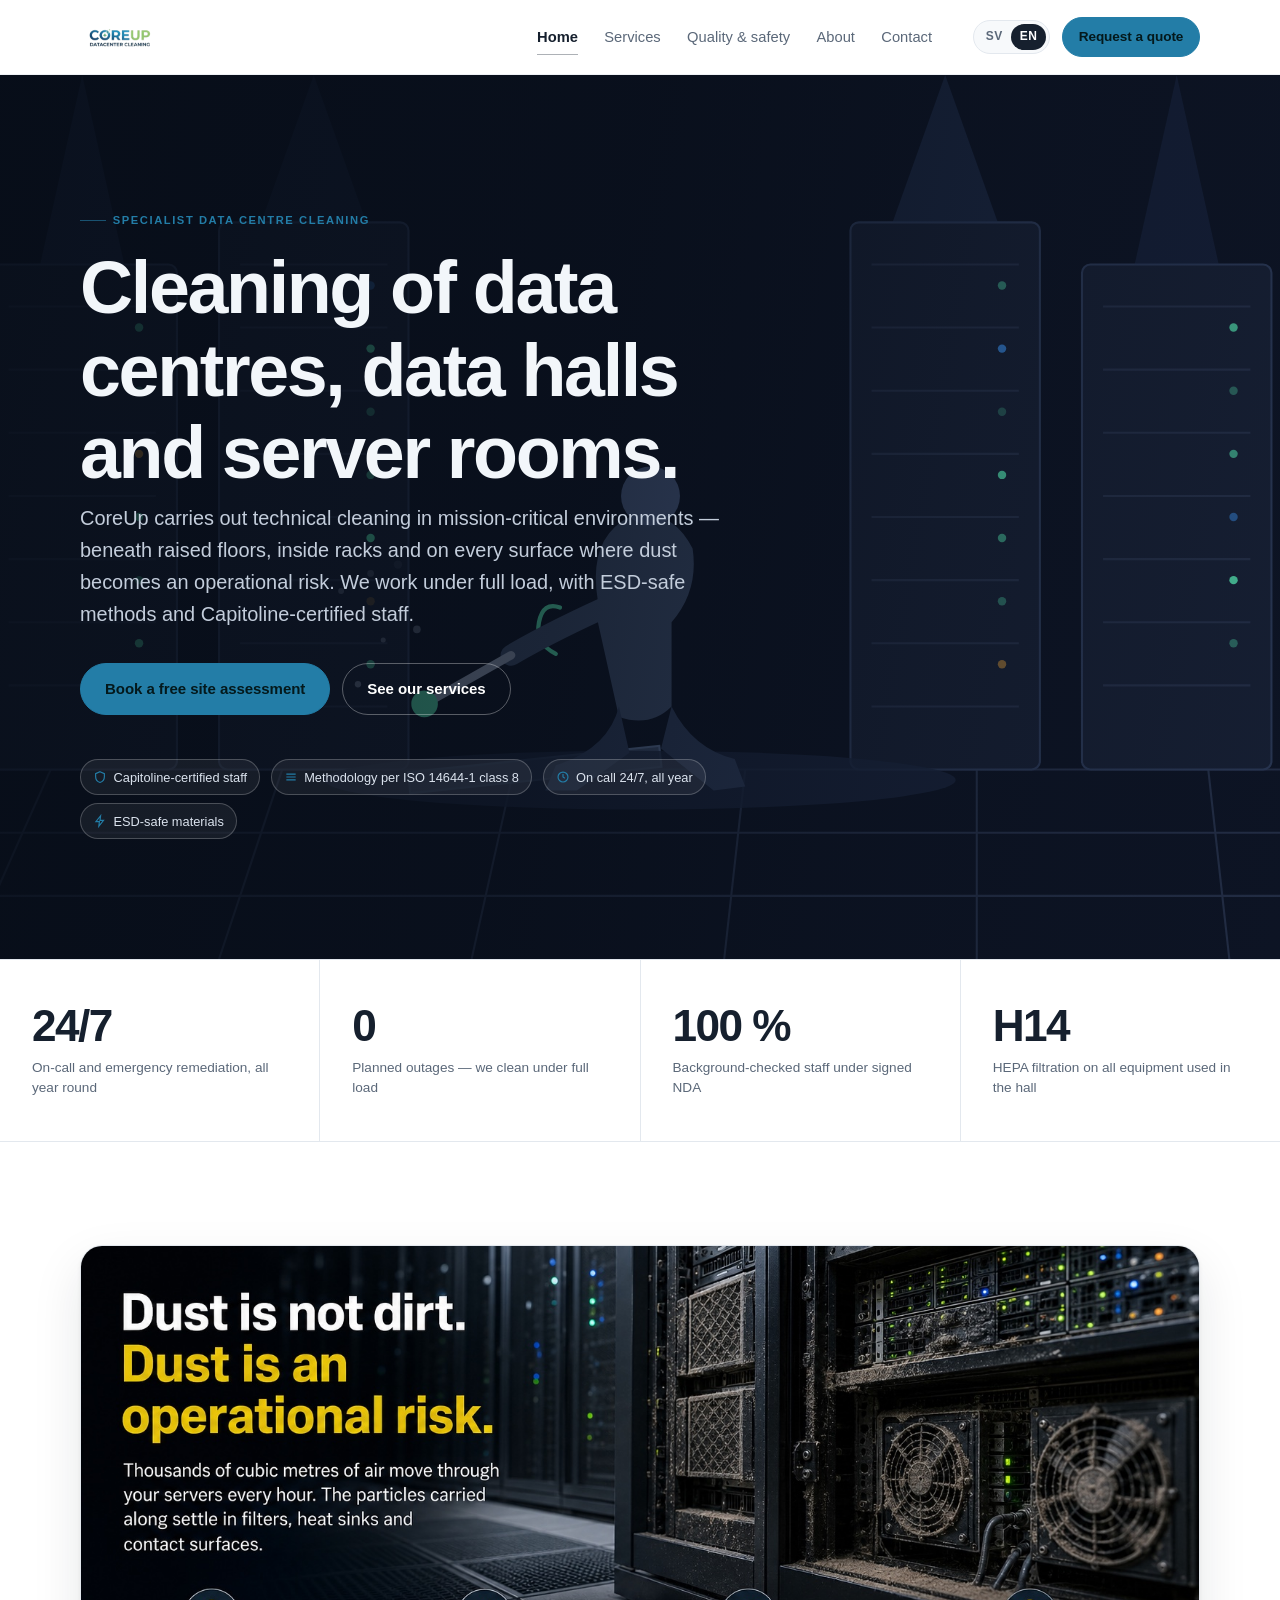
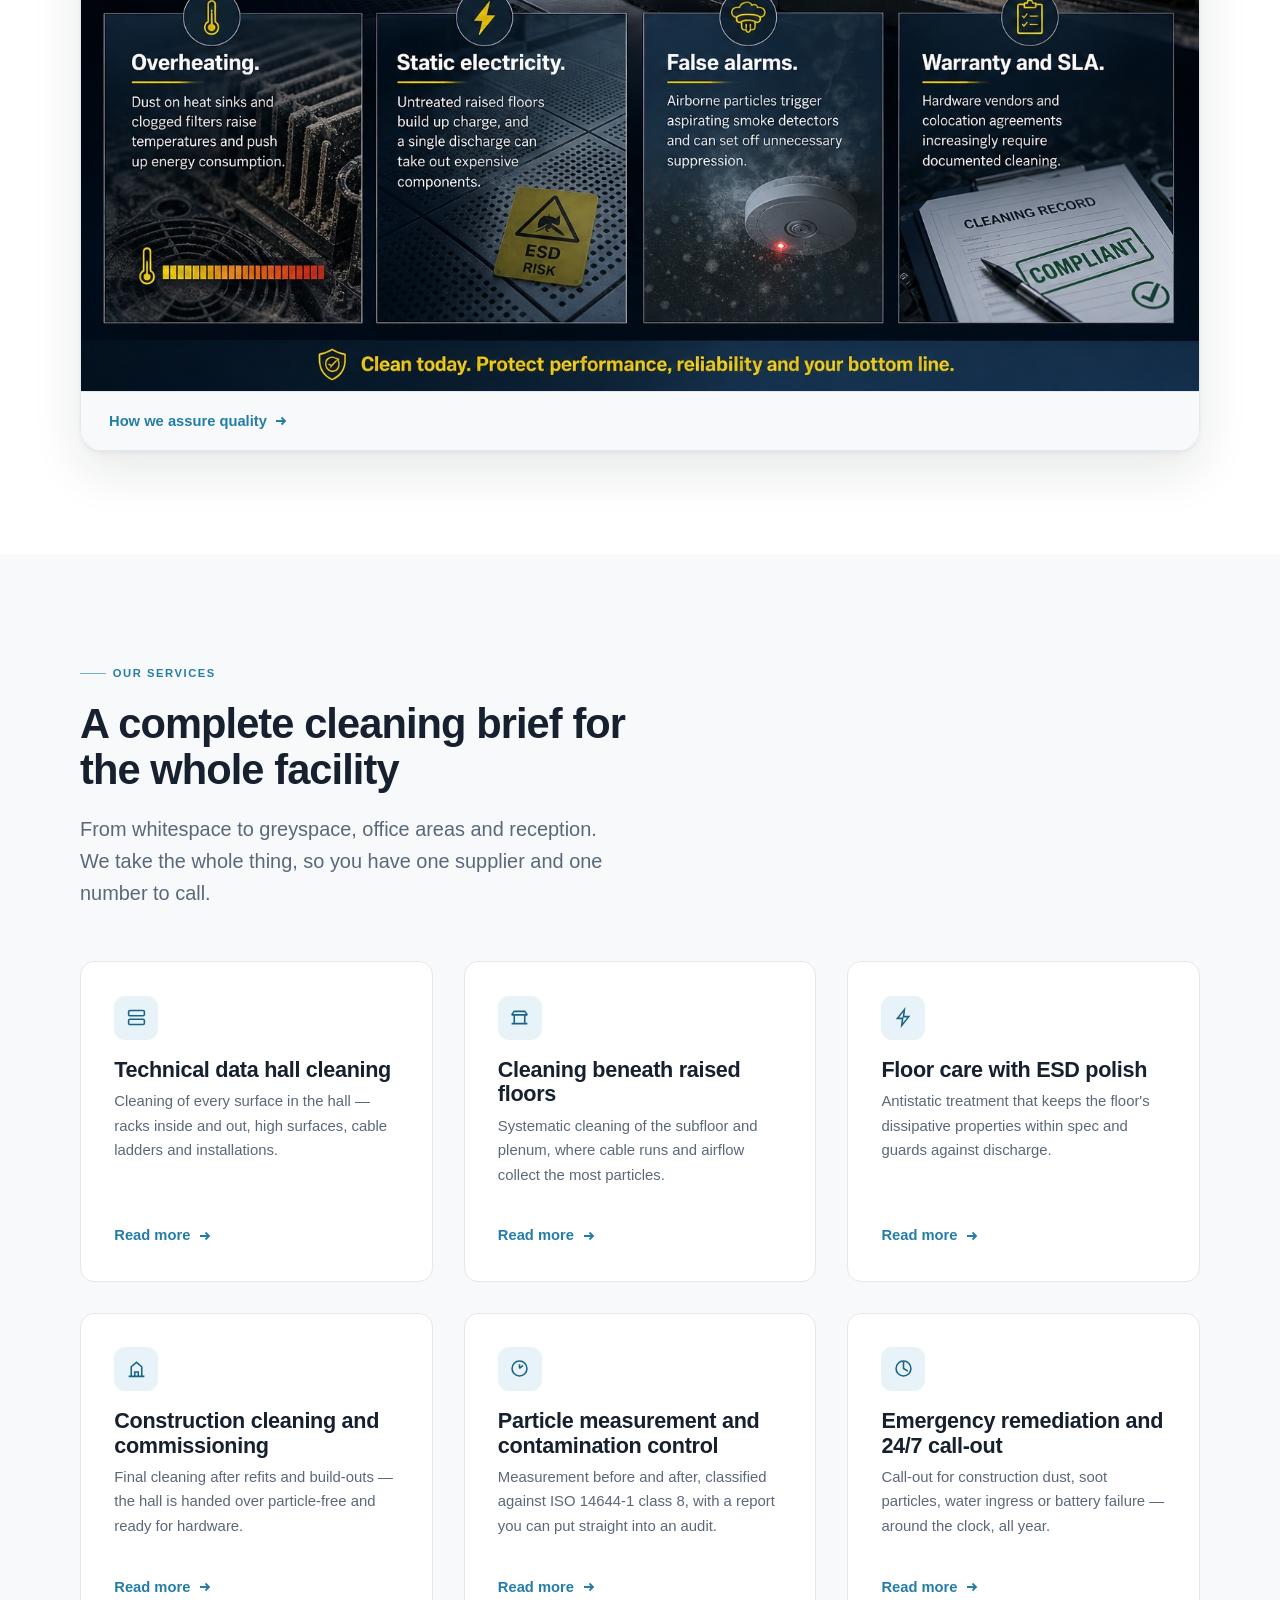
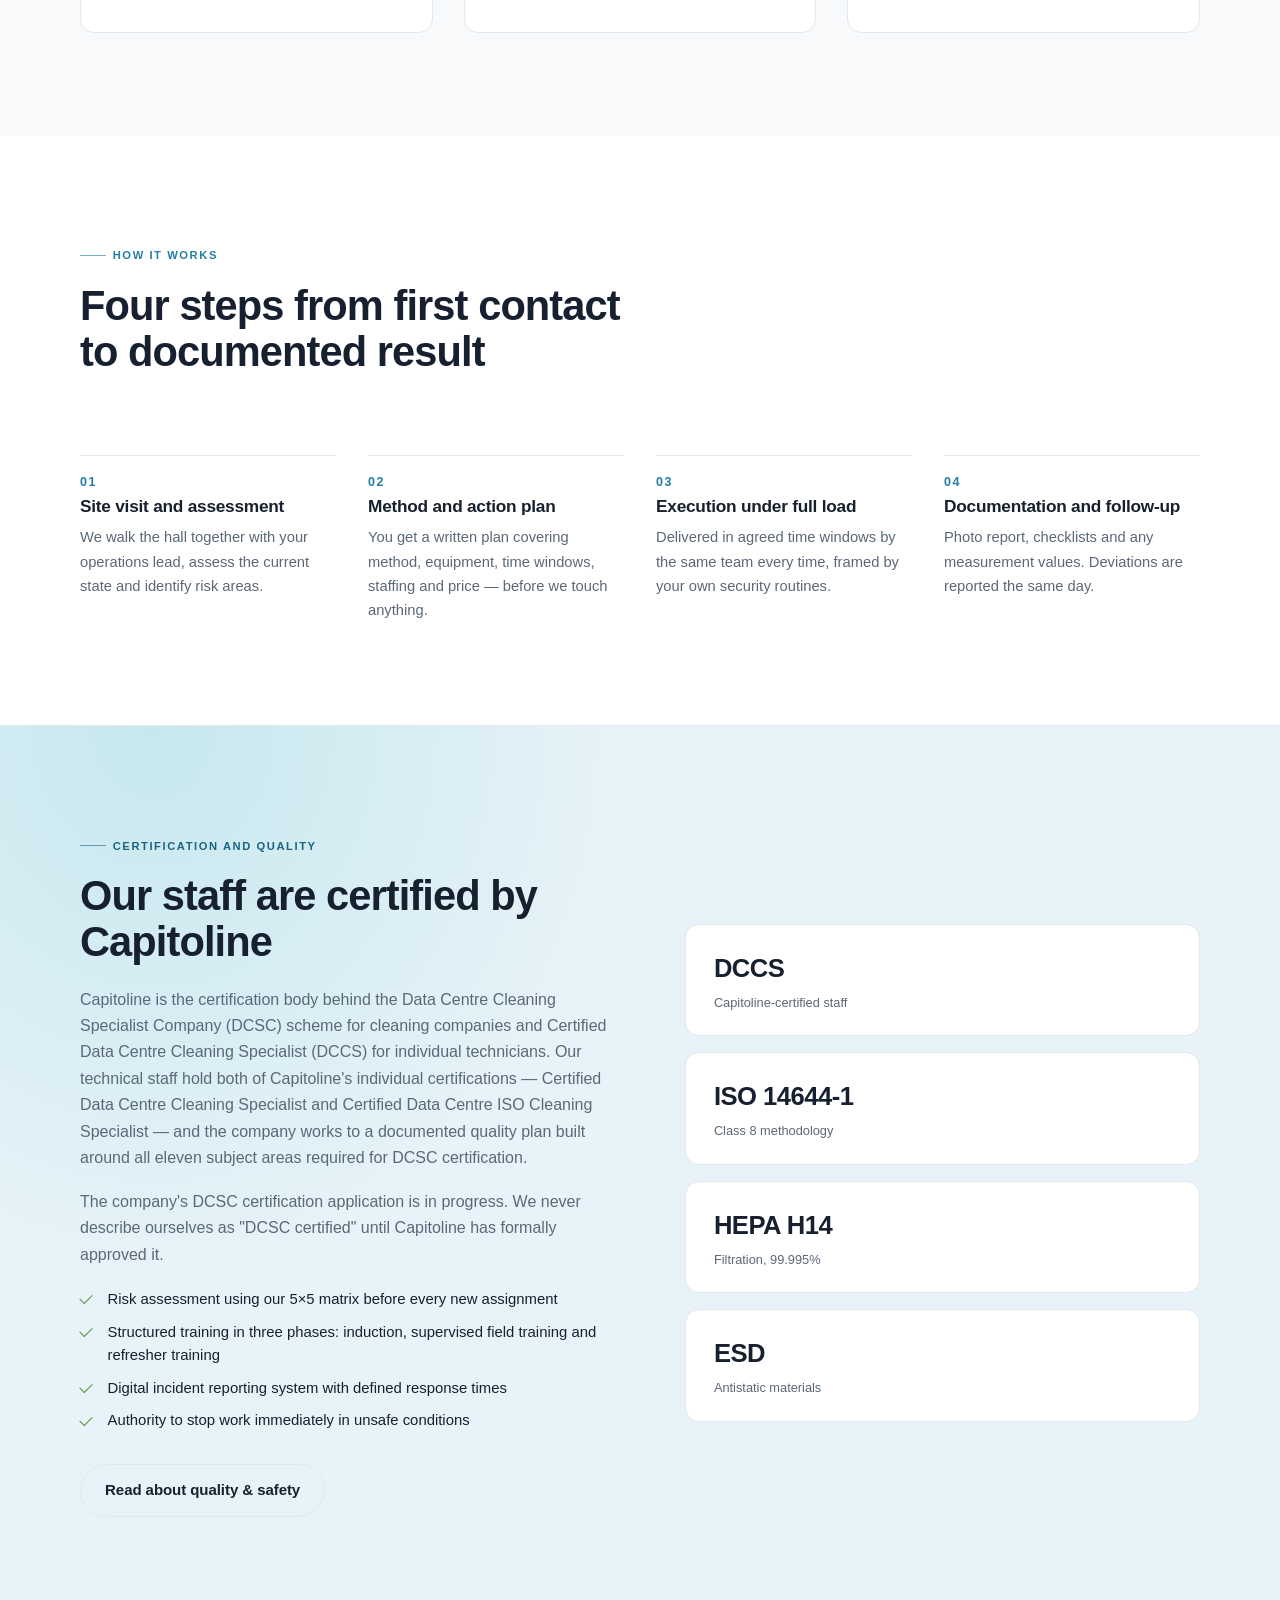
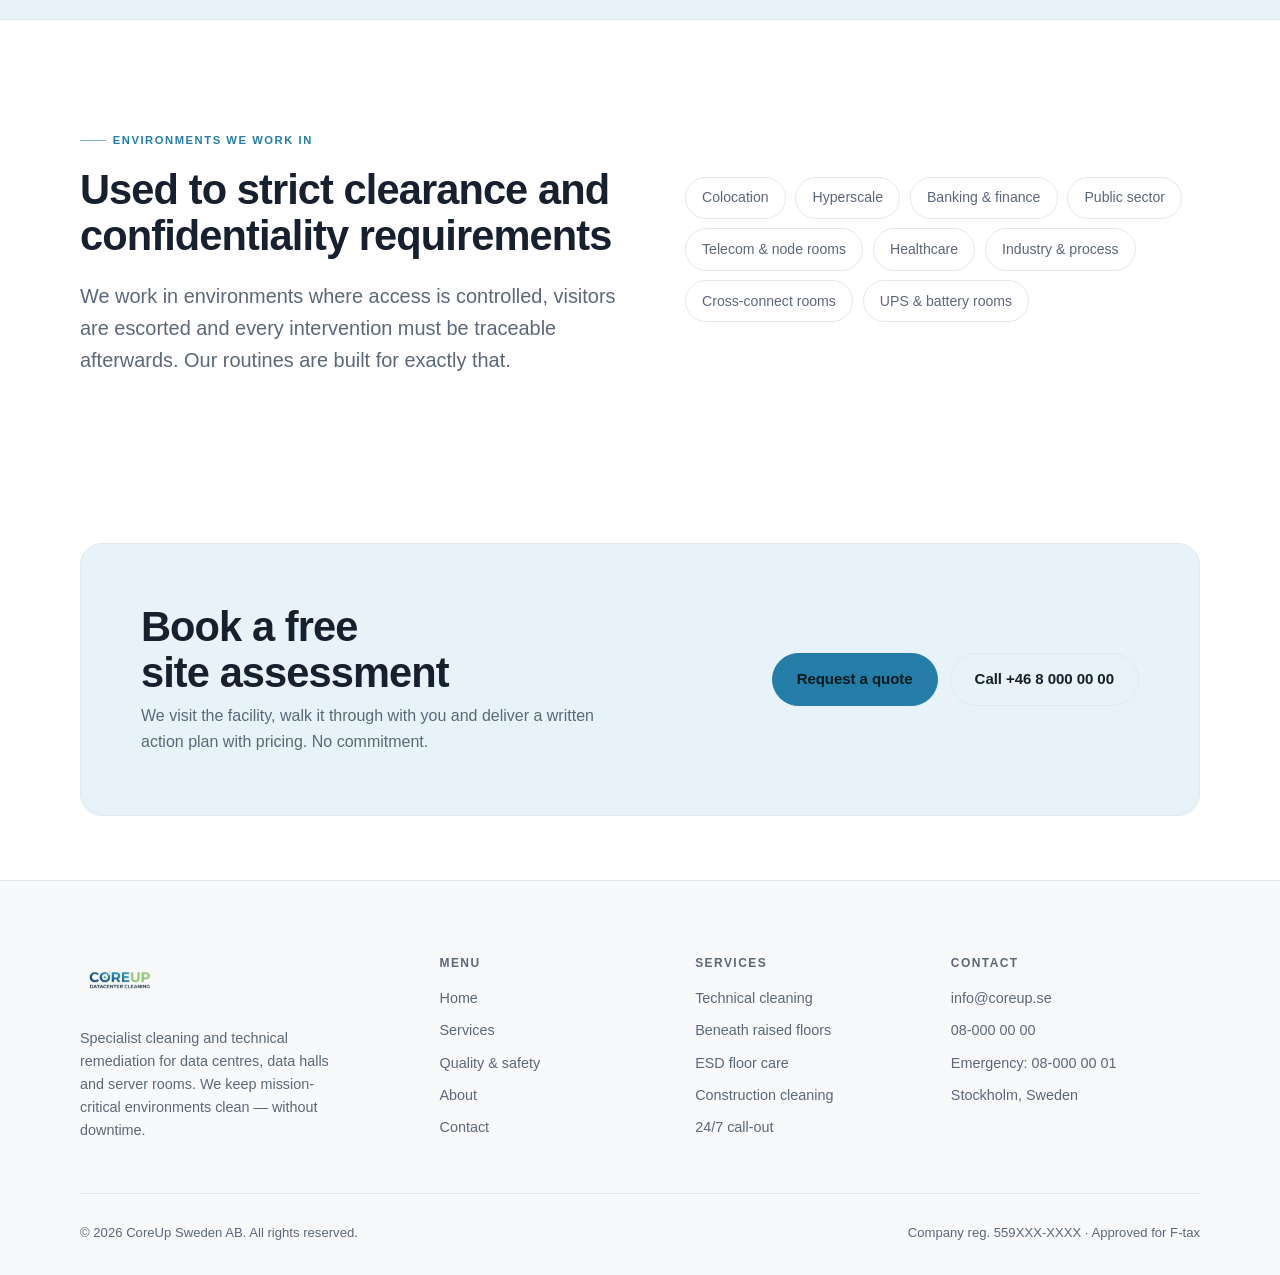
==== commit caefe778: "Add files via upload" ====
--- a/index.html
+++ b/index.html
@@ -4,14 +4,14 @@
 <meta charset="utf-8">
 <meta name="viewport" content="width=device-width, initial-scale=1">
 <title>CoreUp — Städning av datacenter, datahallar och serverhallar</title>
-<meta name="description" content="CoreUp är specialiserade på teknisk städning av datacenter, datahallar och serverhallar. ISO 45001-certifierad arbetsmiljö, ESD-säkrade metoder och HEPA-filtrerad utrustning — utan driftstopp.">
+<meta name="description" content="CoreUp är specialiserade på teknisk städning av datacenter, datahallar och serverhallar. Capitoline-certifierad personal, ESD-säkrade metoder och HEPA-filtrerad utrustning — utan driftstopp.">
 <meta name="theme-color" content="#f7f9fb">
 <link rel="canonical" href="https://www.coreup.se/">
 <link rel="icon" href="assets/favicon.svg" type="image/svg+xml">
 
 <meta property="og:type" content="website">
 <meta property="og:title" content="CoreUp — Städning av datacenter, datahallar och serverhallar">
-<meta property="og:description" content="Teknisk städning i driftkritiska miljöer. ISO 45001, ESD-säkrade metoder, HEPA-filtrerad utrustning, jour dygnet runt.">
+<meta property="og:description" content="Teknisk städning i driftkritiska miljöer. Capitoline-certifierad personal, ESD-säkrade metoder, HEPA-filtrerad utrustning, jour dygnet runt.">
 <meta property="og:locale" content="sv_SE">
 
 <link rel="preconnect" href="https://fonts.googleapis.com">
@@ -23,7 +23,7 @@
 {
   "@context": "https://schema.org",
   "@type": "ProfessionalService",
-  "name": "CoreUp",
+  "name": "CoreUp Sweden AB",
   "description": "Specialiserad städning och teknisk rengöring av datacenter, datahallar och serverhallar.",
   "url": "https://www.coreup.se/",
   "email": "info@coreup.se",
@@ -40,13 +40,7 @@
 <header class="site-header">
   <div class="wrap header-inner">
     <a class="logo" href="index.html" aria-label="CoreUp">
-      <svg class="logo__mark" viewBox="0 0 32 32" fill="none" aria-hidden="true">
-        <rect x="1.25" y="1.25" width="29.5" height="29.5" rx="7.5" stroke="currentColor" stroke-width="1.5"/>
-        <rect x="8" y="8" width="16" height="4.2" rx="1.4" fill="currentColor"/>
-        <rect x="8" y="13.9" width="16" height="4.2" rx="1.4" fill="currentColor" opacity=".55"/>
-        <rect x="8" y="19.8" width="16" height="4.2" rx="1.4" fill="currentColor" opacity=".25"/>
-      </svg>
-      <span class="logo__word">Core<span>Up</span></span>
+      <img class="logo__img" src="assets/logo.png" alt="CoreUp — datacenterstädning" width="150" height="90">
     </a>
 
     <nav class="nav" id="nav" aria-label="Huvudmeny">
@@ -93,7 +87,7 @@
       <p class="hero__lead" data-i18n="home.hero.lead">
         CoreUp utför teknisk rengöring i driftkritiska miljöer — under datorgolv, i rackskåp
         och på alla ytor där damm blir en driftrisk. Vi arbetar under full drift, med
-        ESD-säkrade metoder och personal utbildad enligt ISO 45001.
+        ESD-säkrade metoder och Capitoline-certifierad personal.
       </p>
       <div class="btn-row">
         <a class="btn btn--primary" href="kontakt.html#offert" data-i18n="home.hero.cta1">Begär kostnadsfri behovsanalys</a>
@@ -103,11 +97,11 @@
       <ul class="hero__badges">
         <li>
           <svg viewBox="0 0 24 24" fill="none" stroke="currentColor" stroke-width="2" aria-hidden="true"><path d="M12 3l7.5 3.4v5.2c0 4.4-3.1 8.5-7.5 9.8-4.4-1.3-7.5-5.4-7.5-9.8V6.4z"/></svg>
-          <span data-i18n="badge.iso45001">ISO 45001 — arbetsmiljö</span>
+          <span data-i18n="badge.dccs">Capitoline-certifierad personal</span>
         </li>
         <li>
           <svg viewBox="0 0 24 24" fill="none" stroke="currentColor" stroke-width="2" aria-hidden="true"><path d="M4 7h16M4 12h16M4 17h16"/></svg>
-          <span data-i18n="badge.iso14644">Metodik enligt ISO 14644-1</span>
+          <span data-i18n="badge.iso14644">Metodik enligt ISO 14644-1 klass 8</span>
         </li>
         <li>
           <svg viewBox="0 0 24 24" fill="none" stroke="currentColor" stroke-width="2" aria-hidden="true"><circle cx="12" cy="12" r="8.5"/><path d="M12 7v5l3.2 2"/></svg>
@@ -207,7 +201,7 @@
       <a class="card reveal" href="tjanster.html#matning">
         <div class="card__icon"><svg viewBox="0 0 24 24" fill="none" stroke="currentColor" stroke-width="1.8" aria-hidden="true"><circle cx="12" cy="12" r="8.5"/><path d="M12 12l4-3.5M12 12v-5"/></svg></div>
         <h3 data-i18n="svc.5.h">Partikelmätning och kontroll</h3>
-        <p data-i18n="svc.5.p">Mätning före och efter insats, med klassificering enligt ISO 14644-1 och rapport ni kan visa upp i revision.</p>
+        <p data-i18n="svc.5.p">Mätning före och efter insats, med klassificering mot ISO 14644-1 klass 8 och rapport ni kan visa upp i revision.</p>
         <span class="card__foot link-arrow"><span data-i18n="common.readmore">Läs mer</span>
           <svg width="16" height="16" viewBox="0 0 16 16" fill="none" stroke="currentColor" stroke-width="1.8" aria-hidden="true"><path d="M3 8h9M8.5 4.5L12 8l-3.5 3.5"/></svg></span>
       </a>
@@ -256,18 +250,26 @@
 <section class="section band">
   <div class="wrap split">
     <div class="reveal">
-      <p class="eyebrow" data-i18n="home.iso.eyebrow">Kvalitet och arbetsmiljö</p>
-      <h2 data-i18n="home.iso.h2">Vår personal arbetar enligt ISO 45001</h2>
+      <p class="eyebrow" data-i18n="home.iso.eyebrow">Certifiering och kvalitet</p>
+      <h2 data-i18n="home.iso.h2">Vår personal är certifierad av Capitoline</h2>
       <p data-i18n="home.iso.p1">
-        ISO 45001 är den internationella standarden för ledningssystem för arbetsmiljö.
-        För er som beställare betyder det att arbetet i er anläggning utförs av personal
-        som är utbildad, riskbedömd och försäkrad — och att vi kan visa det på papper.
+        Capitoline är certifieringsorganet bakom Data Centre Cleaning Specialist Company
+        (DCSC) för städbolag och Certified Data Centre Cleaning Specialist (DCCS) för
+        enskilda tekniker. Vår tekniska personal håller båda Capitolines individuella
+        certifieringar — Certified Data Centre Cleaning Specialist och Certified Data
+        Centre ISO Cleaning Specialist — och bolaget arbetar efter en dokumenterad
+        kvalitetsplan uppbyggd kring samtliga elva ämnesområden som krävs för
+        DCSC-certifiering.
+      </p>
+      <p data-i18n="home.iso.p2">
+        Bolagets ansökan om DCSC-certifiering pågår. Vi skriver aldrig "DCSC-certifierade"
+        förrän Capitoline har godkänt det formellt.
       </p>
       <ul class="checks">
-        <li data-i18n="home.iso.li1">Riskbedömning och skyddsrond före varje nytt uppdrag</li>
-        <li data-i18n="home.iso.li2">Dokumenterad utbildning i heta arbeten, ESD-hantering och arbete i driftkritisk miljö</li>
-        <li data-i18n="home.iso.li3">Incident- och avvikelserapportering som ni får ta del av</li>
-        <li data-i18n="home.iso.li4">Bakgrundskontrollerad personal med tecknat sekretessavtal</li>
+        <li data-i18n="home.iso.li1">Riskbedömning enligt vår 5×5-matris inför varje nytt uppdrag</li>
+        <li data-i18n="home.iso.li2">Strukturerad utbildning i tre faser: introduktion, handledd fältträning och repetitionsutbildning</li>
+        <li data-i18n="home.iso.li3">Digitalt incidentrapporteringssystem med definierade svarstider</li>
+        <li data-i18n="home.iso.li4">Mandat att omedelbart stoppa arbetet vid osäkra förhållanden</li>
       </ul>
       <div class="btn-row">
         <a class="btn btn--onDark" href="kvalitet-sakerhet.html" data-i18n="home.iso.cta">Läs om kvalitet &amp; säkerhet</a>
@@ -276,12 +278,12 @@
 
     <div class="grid grid--2" style="gap:1rem">
       <div class="iso-seal reveal">
-        <strong>ISO 45001</strong>
-        <span data-i18n="seal.45001">Arbetsmiljö</span>
+        <strong>DCCS</strong>
+        <span data-i18n="seal.dccs">Capitoline-certifierad personal</span>
       </div>
       <div class="iso-seal reveal">
         <strong>ISO 14644-1</strong>
-        <span data-i18n="seal.14644">Metodik för renhetsklass</span>
+        <span data-i18n="seal.14644">Klass 8-metodik</span>
       </div>
       <div class="iso-seal reveal">
         <strong>HEPA H14</strong>
@@ -346,13 +348,7 @@
     <div class="footer-top">
       <div>
         <a class="logo" href="index.html" aria-label="CoreUp">
-          <svg class="logo__mark" viewBox="0 0 32 32" fill="none" aria-hidden="true">
-            <rect x="1.25" y="1.25" width="29.5" height="29.5" rx="7.5" stroke="currentColor" stroke-width="1.5"/>
-            <rect x="8" y="8" width="16" height="4.2" rx="1.4" fill="currentColor"/>
-            <rect x="8" y="13.9" width="16" height="4.2" rx="1.4" fill="currentColor" opacity=".55"/>
-            <rect x="8" y="19.8" width="16" height="4.2" rx="1.4" fill="currentColor" opacity=".25"/>
-          </svg>
-          <span class="logo__word">Core<span>Up</span></span>
+          <img class="logo__img" src="assets/logo.png" alt="CoreUp — datacenterstädning" width="150" height="90">
         </a>
         <p class="footer-blurb" data-i18n="footer.blurb">
           Specialiserad städning och teknisk rengöring av datacenter, datahallar och
@@ -394,7 +390,7 @@
     </div>
 
     <div class="footer-bottom">
-      <span>© <span id="year">2026</span> CoreUp AB. <span data-i18n="footer.rights">Alla rättigheter förbehållna.</span></span>
+      <span>© <span id="year">2026</span> CoreUp Sweden AB. <span data-i18n="footer.rights">Alla rättigheter förbehållna.</span></span>
       <span data-i18n="footer.orgnr">Org.nr 559XXX-XXXX · Godkänd för F-skatt</span>
     </div>
   </div>
--- a/css/style.css
+++ b/css/style.css
@@ -7,8 +7,8 @@
 
 :root {
   /* Neutrals */
-  --ink:        #0b1220;
-  --ink-soft:   #1a2434;
+  --ink:        #172f40;
+  --ink-soft:   #24455c;
   --body:       #47536420;
   --text:       #16202e;
   --text-muted: #5b6879;
@@ -16,13 +16,15 @@
   --line-soft:  #eef1f5;
   --bg:         #ffffff;
   --bg-alt:     #f7f9fb;
-  --bg-deep:    #0b1220;
-
-  /* Accent — cool technical teal */
-  --accent:      #00a3b5;
-  --accent-deep: #007e8c;
-  --accent-soft: #e5f6f8;
-  --accent-glow: rgba(0, 163, 181, 0.25);
+  --bg-deep:    #172f40;
+
+  /* Accent — brand colours sampled from logo.png:
+     blue from the CORE wordmark, green from the UP + sparkle. */
+  --accent:      #237da7;
+  --accent-deep: #1b6485;
+  --accent-soft: #e7f3f8;
+  --accent-glow: rgba(35, 125, 167, 0.25);
+  --accent2:     #5b9438;
 
   /* Typography */
   --font: "Inter", -apple-system, BlinkMacSystemFont, "Segoe UI", Roboto,
@@ -221,15 +223,8 @@
   min-height: 74px;
 }
 
-.logo { display: inline-flex; align-items: center; gap: 0.65rem; flex-shrink: 0; }
-.logo__mark { width: 30px; height: 30px; color: var(--accent); }
-.logo__word {
-  font-size: 1.16rem;
-  font-weight: 680;
-  letter-spacing: 0.01em;
-  color: var(--text);
-}
-.logo__word span { color: var(--accent); }
+.logo { display: inline-flex; align-items: center; flex-shrink: 0; }
+.logo__img { display: block; height: 44px; width: auto; }
 
 .nav { margin-left: auto; }
 .nav__list {
@@ -538,8 +533,8 @@
   top: 0.42em;
   width: 12px;
   height: 7px;
-  border-left: 1.8px solid var(--accent);
-  border-bottom: 1.8px solid var(--accent);
+  border-left: 1.8px solid var(--accent2);
+  border-bottom: 1.8px solid var(--accent2);
   transform: rotate(-45deg);
 }
 .checks--2 { columns: 2; column-gap: 2rem; }
@@ -776,7 +771,6 @@
   border-bottom: 1px solid var(--line);
 }
 @media (min-width: 780px) { .footer-top { grid-template-columns: 1.5fr 1fr 1fr 1.2fr; } }
-.site-footer .logo__word { color: var(--text); }
 .site-footer h4 {
   margin-bottom: 1rem;
   font-size: 0.75rem;
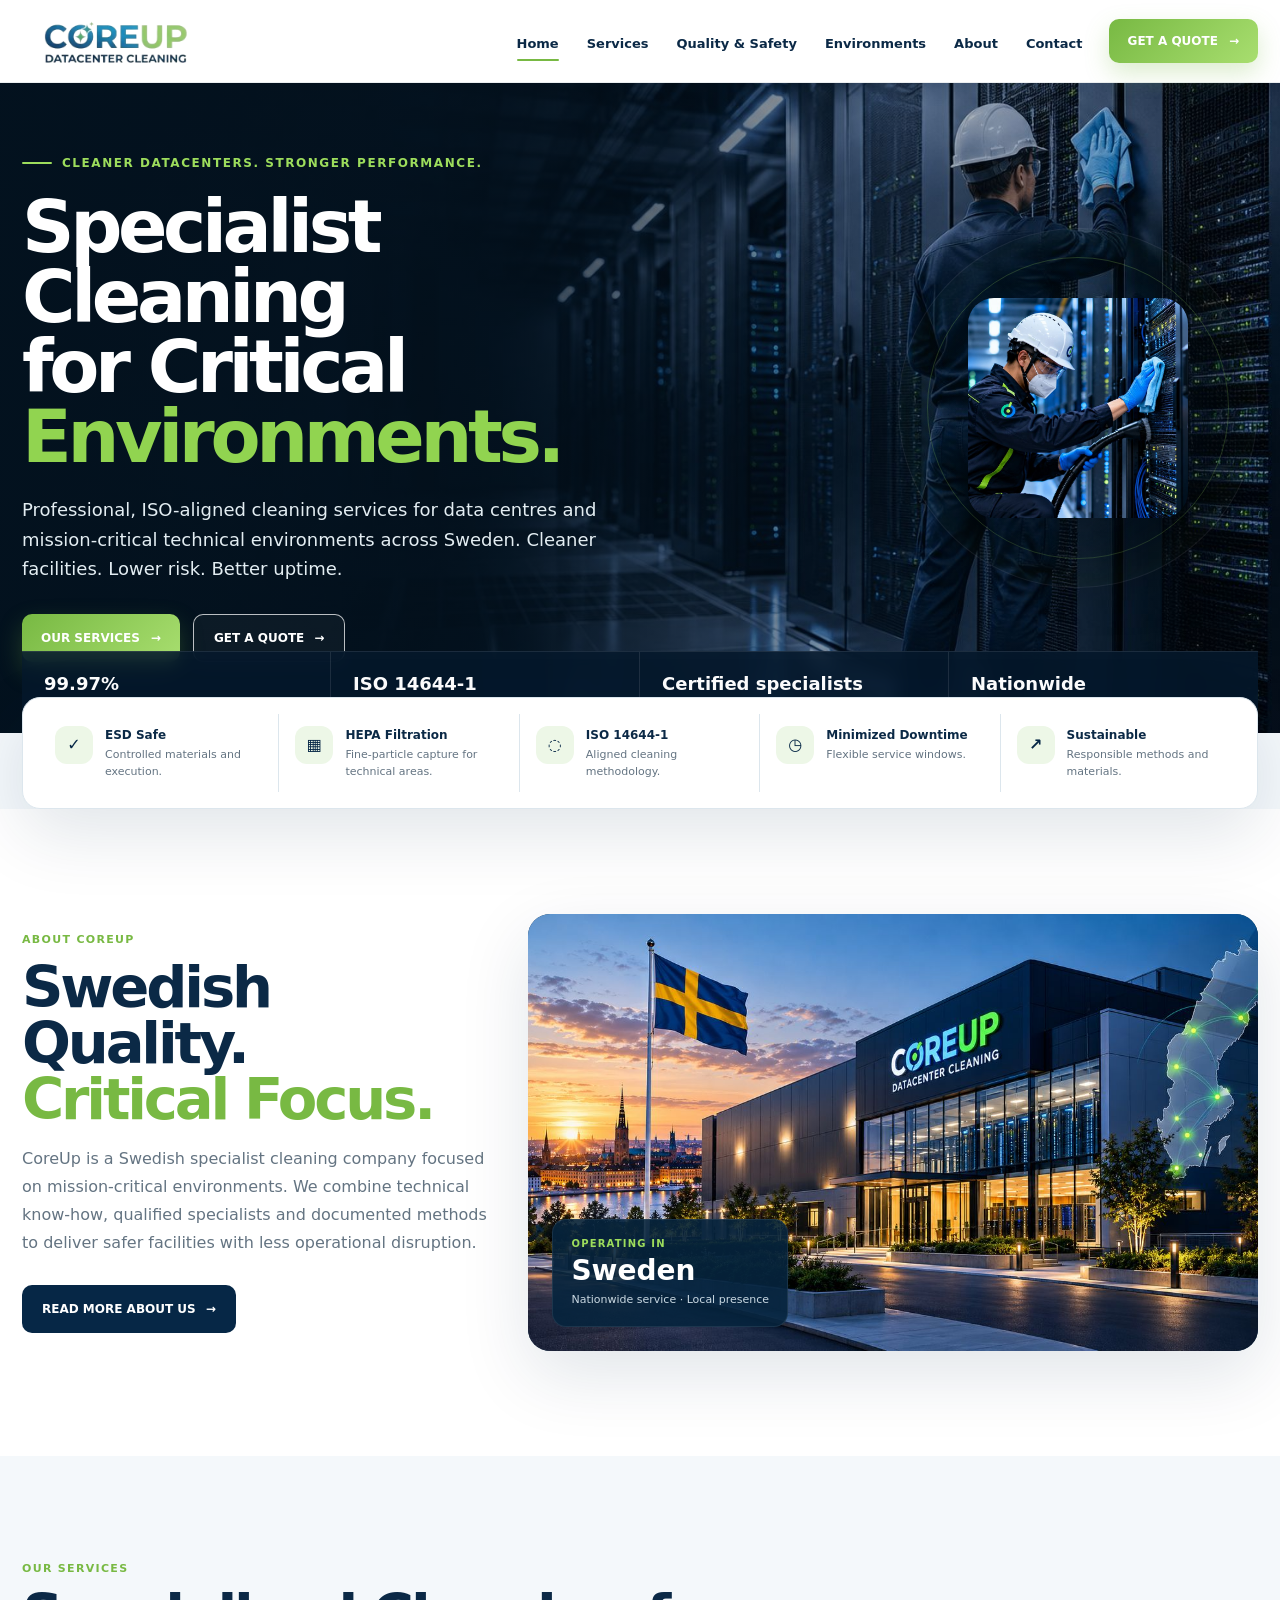
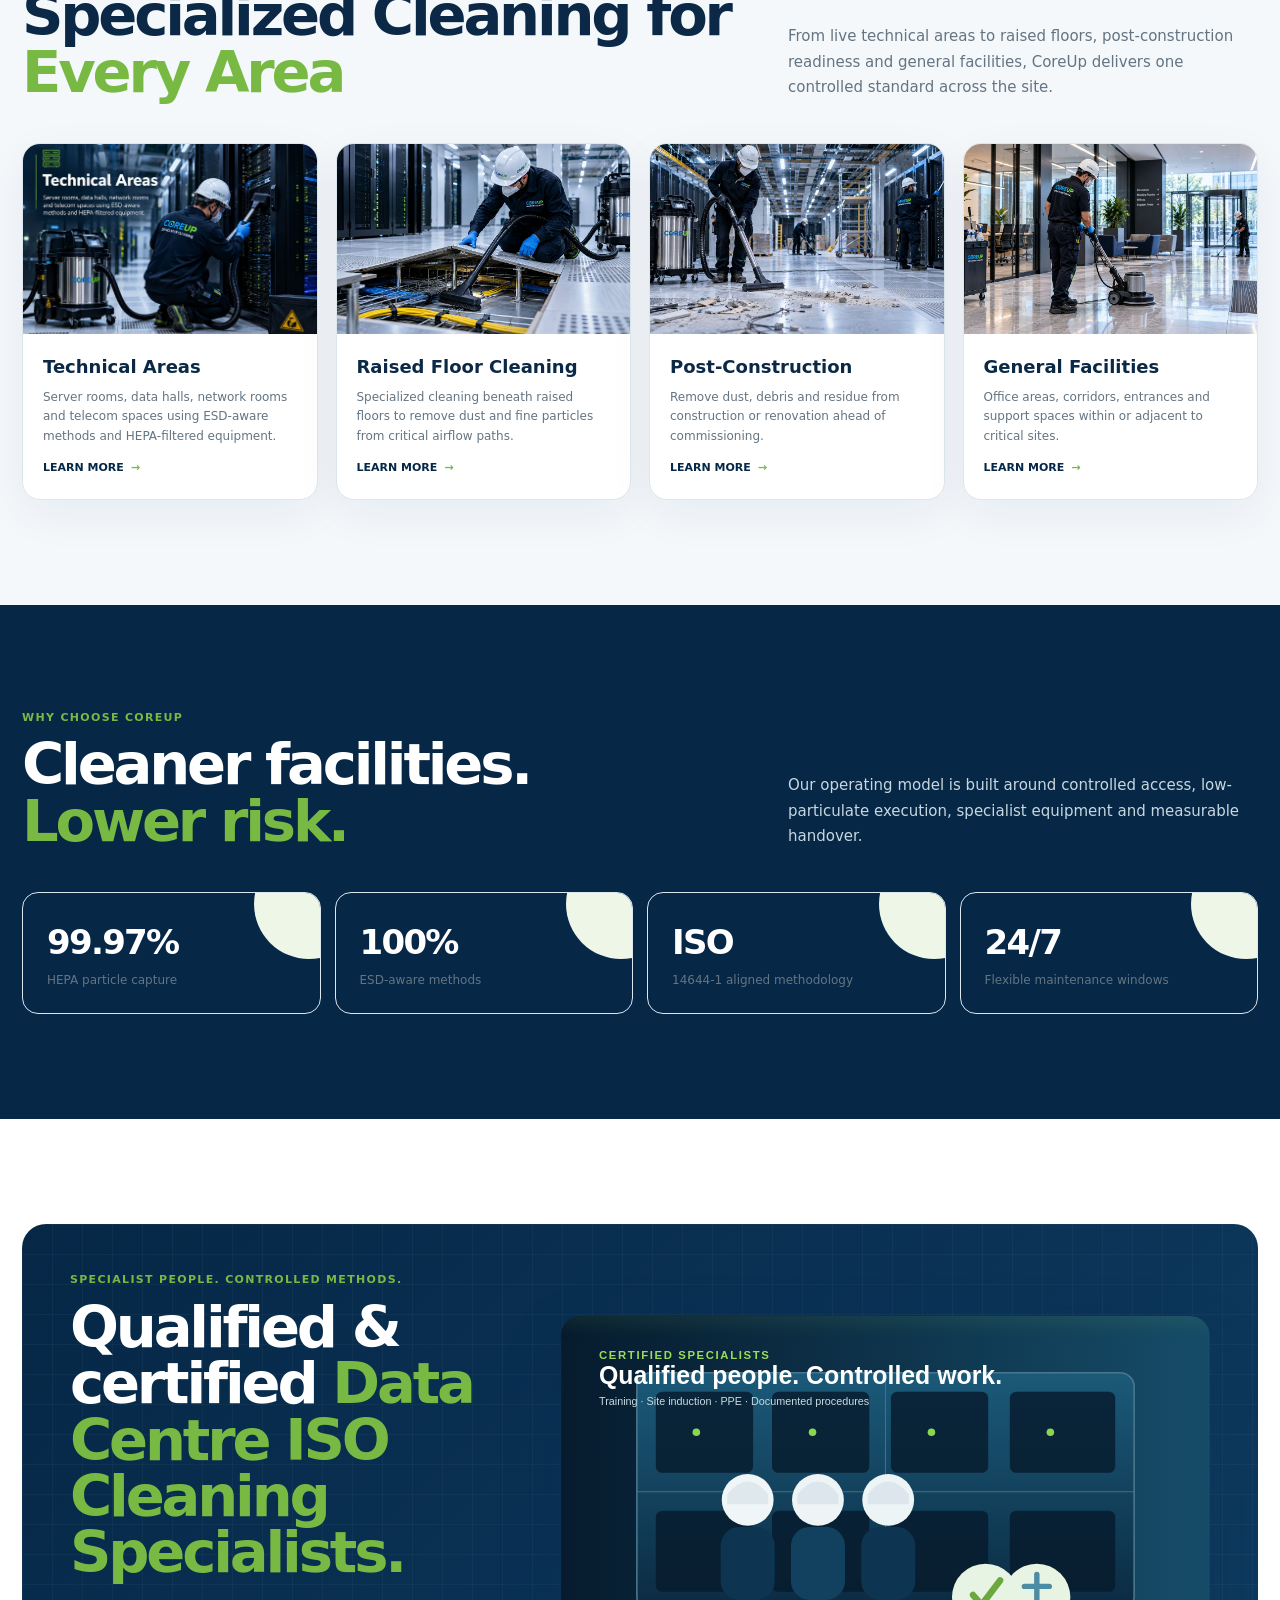
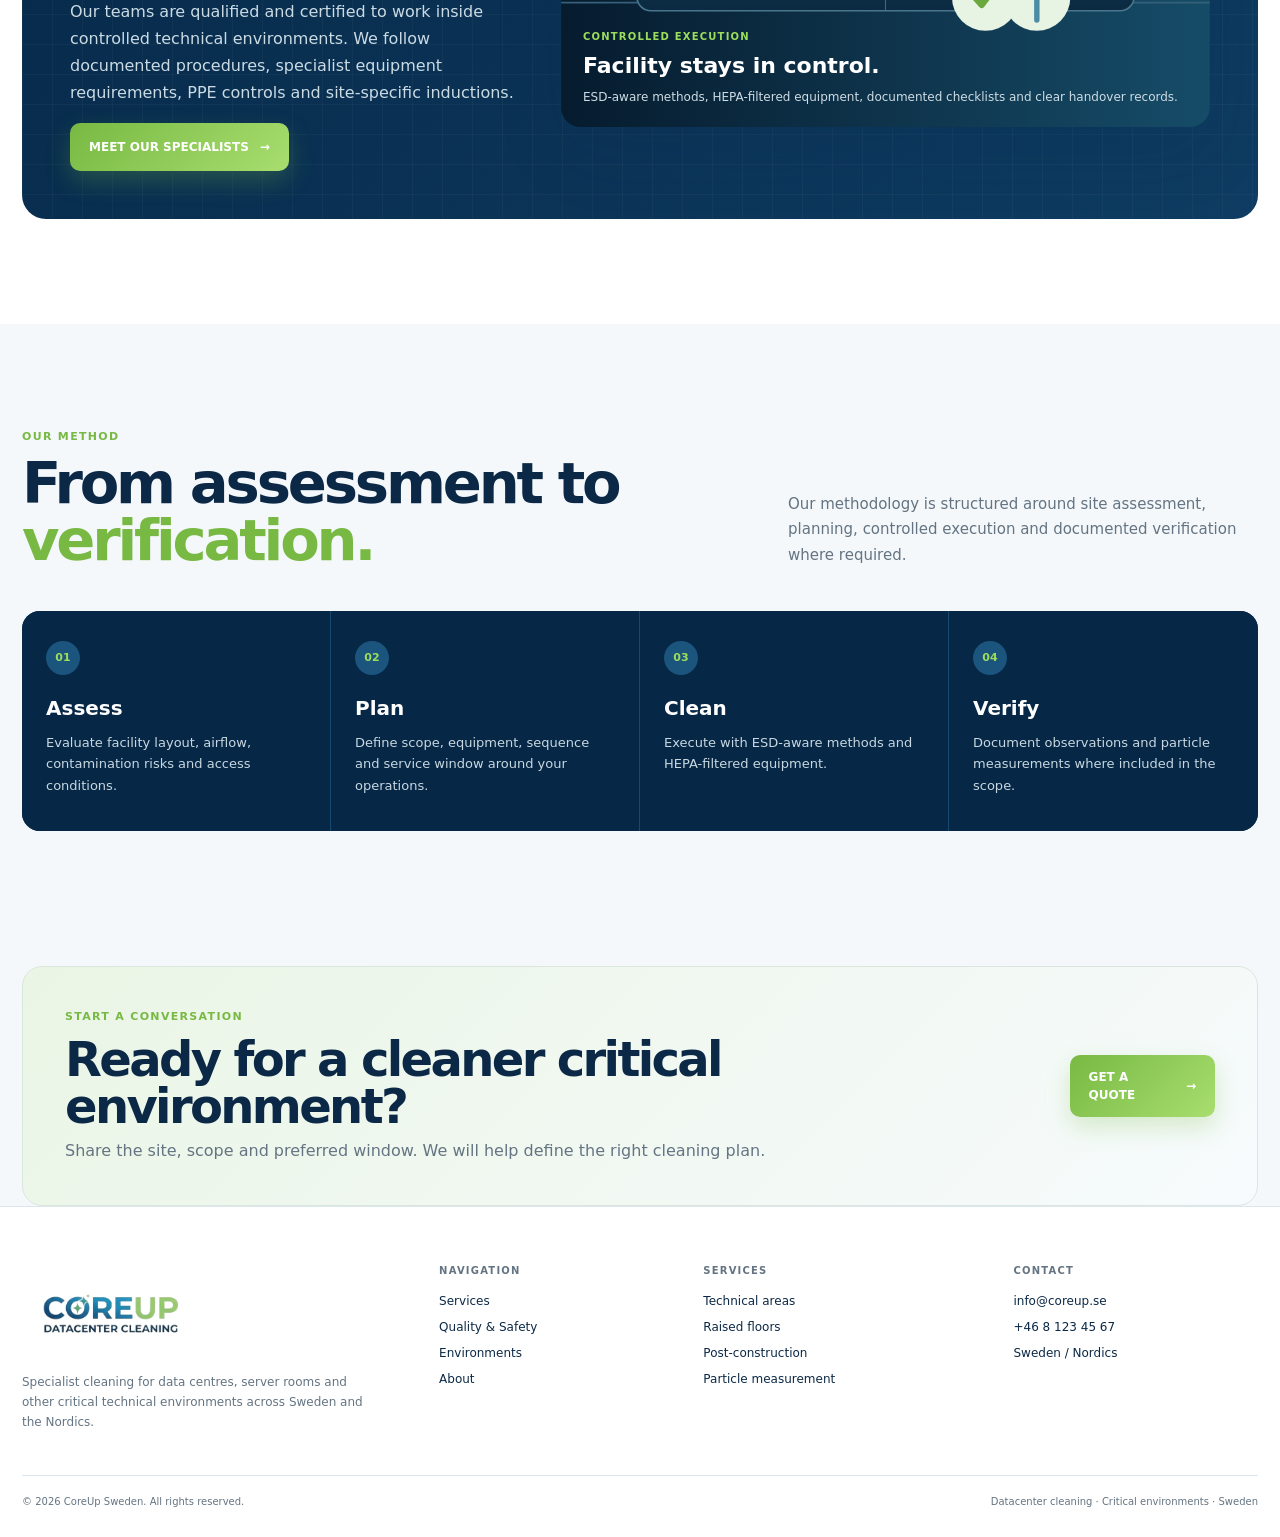
==== commit 43b3e13d: "Add files via upload V2" ====
--- a/index.html
+++ b/index.html
@@ -1,403 +1,413 @@
-<!DOCTYPE html>
-<html lang="sv">
-<head>
-<meta charset="utf-8">
-<meta name="viewport" content="width=device-width, initial-scale=1">
-<title>CoreUp — Städning av datacenter, datahallar och serverhallar</title>
-<meta name="description" content="CoreUp är specialiserade på teknisk städning av datacenter, datahallar och serverhallar. Capitoline-certifierad personal, ESD-säkrade metoder och HEPA-filtrerad utrustning — utan driftstopp.">
-<meta name="theme-color" content="#f7f9fb">
-<link rel="canonical" href="https://www.coreup.se/">
-<link rel="icon" href="assets/favicon.svg" type="image/svg+xml">
-
-<meta property="og:type" content="website">
-<meta property="og:title" content="CoreUp — Städning av datacenter, datahallar och serverhallar">
-<meta property="og:description" content="Teknisk städning i driftkritiska miljöer. Capitoline-certifierad personal, ESD-säkrade metoder, HEPA-filtrerad utrustning, jour dygnet runt.">
-<meta property="og:locale" content="sv_SE">
-
-<link rel="preconnect" href="https://fonts.googleapis.com">
-<link rel="preconnect" href="https://fonts.gstatic.com" crossorigin>
-<link href="https://fonts.googleapis.com/css2?family=Inter:wght@400;500;600;700&display=swap" rel="stylesheet">
-<link rel="stylesheet" href="css/style.css">
-
-<script type="application/ld+json">
-{
-  "@context": "https://schema.org",
-  "@type": "ProfessionalService",
-  "name": "CoreUp Sweden AB",
-  "description": "Specialiserad städning och teknisk rengöring av datacenter, datahallar och serverhallar.",
-  "url": "https://www.coreup.se/",
-  "email": "info@coreup.se",
-  "telephone": "+46 8 000 00 00",
-  "areaServed": "SE",
-  "serviceType": "Datacenterstädning"
-}
-</script>
-</head>
-<body>
-<a class="skip-link" href="#main" data-i18n="a11y.skip">Hoppa till innehåll</a>
-
-<!-- ================= HEADER ================= -->
-<header class="site-header">
-  <div class="wrap header-inner">
-    <a class="logo" href="index.html" aria-label="CoreUp">
-      <img class="logo__img" src="assets/logo.png" alt="CoreUp — datacenterstädning" width="150" height="90">
-    </a>
-
-    <nav class="nav" id="nav" aria-label="Huvudmeny">
-      <ul class="nav__list">
-        <li><a class="nav__link" href="index.html" aria-current="page" data-i18n="nav.home">Hem</a></li>
-        <li><a class="nav__link" href="tjanster.html" data-i18n="nav.services">Tjänster</a></li>
-        <li><a class="nav__link" href="kvalitet-sakerhet.html" data-i18n="nav.quality">Kvalitet &amp; säkerhet</a></li>
-        <li><a class="nav__link" href="om-oss.html" data-i18n="nav.about">Om oss</a></li>
-        <li><a class="nav__link" href="kontakt.html" data-i18n="nav.contact">Kontakt</a></li>
-      </ul>
-    </nav>
-
-    <div class="header-actions">
-      <div class="lang" role="group" aria-label="Språk / Language">
-        <button type="button" data-lang="sv" aria-pressed="true">SV</button>
-        <button type="button" data-lang="en" aria-pressed="false">EN</button>
+<!doctype html>
+<html lang="en">
+  <head>
+    <meta charset="utf-8" />
+    <meta name="viewport" content="width=device-width,initial-scale=1" />
+    <title>CoreUp | Datacenter Cleaning Sweden</title>
+    <meta
+      name="description"
+      content="Premium ISO-aligned cleaning services for data centres and critical environments across Sweden."
+    />
+    <link rel="stylesheet" href="assets/css/style.css" />
+  </head>
+  <body>
+    <a class="skip" href="#main">Skip to content</a>
+    <!-- ===== Site header ===== -->
+    <header class="site-header">
+      <div class="container nav">
+        <a class="logo" href="index.html" aria-label="CoreUp home">
+          <img src="assets/images/brand/logo.png" alt="CoreUp Datacenter Cleaning" />
+        </a>
+        <nav class="nav-links" aria-label="Primary navigation">
+          <a data-nav href="index.html">Home</a>
+          <a data-nav href="services.html">Services</a>
+          <a data-nav href="quality-safety.html">Quality &amp; Safety</a>
+          <a data-nav href="industries.html">Environments</a>
+          <a data-nav href="about.html">About</a>
+          <a data-nav href="contact.html">Contact</a>
+        </nav>
+        <a class="quote-btn" href="contact.html">
+          GET A QUOTE
+          <span>→</span>
+        </a>
+        <button class="menu" data-menu aria-label="Open navigation" aria-expanded="false">☰</button>
       </div>
-      <a class="btn btn--primary btn--sm" href="kontakt.html#offert" data-i18n="cta.quote">Begär offert</a>
-      <button class="nav-toggle" type="button" aria-expanded="false" aria-controls="nav">
-        <span></span>
-        <span class="visually-hidden" data-i18n="a11y.menu">Meny</span>
-      </button>
-    </div>
-  </div>
-</header>
-
-<main id="main">
-
-<!-- ================= HERO ================= -->
-<section class="hero" data-hero-video>
-  <div class="hero__video-layer">
-    <video class="hero__video" muted loop playsinline preload="metadata"
-      poster="assets/video/hero-poster.jpg"
-      onerror="this.closest('.hero').classList.remove('has-video')">
-      <source src="assets/video/hero.webm" type="video/webm">
-      <source src="assets/video/hero.mp4" type="video/mp4">
-    </video>
-    <div class="hero__scrim"></div>
-  </div>
-  <div class="wrap">
-    <div class="hero__inner">
-      <p class="eyebrow" data-i18n="home.hero.eyebrow">Specialiserad datacenterstädning</p>
-      <h1 data-i18n="home.hero.h1">Städning av datacenter, datahallar och serverhallar.</h1>
-      <p class="hero__lead" data-i18n="home.hero.lead">
-        CoreUp utför teknisk rengöring i driftkritiska miljöer — under datorgolv, i rackskåp
-        och på alla ytor där damm blir en driftrisk. Vi arbetar under full drift, med
-        ESD-säkrade metoder och Capitoline-certifierad personal.
-      </p>
-      <div class="btn-row">
-        <a class="btn btn--primary" href="kontakt.html#offert" data-i18n="home.hero.cta1">Begär kostnadsfri behovsanalys</a>
-        <a class="btn btn--onDark" href="tjanster.html" data-i18n="home.hero.cta2">Se våra tjänster</a>
+      <nav class="mobile-nav" data-mobile-nav aria-label="Mobile navigation">
+        <a data-nav href="index.html">Home</a>
+        <a data-nav href="services.html">Services</a>
+        <a data-nav href="quality-safety.html">Quality &amp; Safety</a>
+        <a data-nav href="industries.html">Environments</a>
+        <a data-nav href="about.html">About</a>
+        <a data-nav href="contact.html">Contact</a>
+        <a class="quote-btn" href="contact.html">GET A QUOTE</a>
+      </nav>
+    </header>
+    <!-- ===== Main content ===== -->
+    <main id="main">
+      <!-- ===== Hero ===== -->
+      <section class="hero">
+        <div class="hero-media" style="background-image: url('assets/images/home/hero.jpg')"></div>
+        <div class="hero-overlay"></div>
+        <div class="container hero-grid">
+          <div class="hero-copy">
+            <div class="eyebrow">Cleaner datacenters. Stronger performance.</div>
+            <h1>
+              Specialist Cleaning
+              <br />
+              for Critical
+              <span>Environments.</span>
+            </h1>
+            <p>
+              Professional, ISO-aligned cleaning services for data centres and mission-critical technical environments
+              across Sweden. Cleaner facilities. Lower risk. Better uptime.
+            </p>
+            <div class="hero-actions">
+              <a class="btn green" href="services.html">
+                OUR SERVICES
+                <span>→</span>
+              </a>
+              <a class="btn outline" href="contact.html">
+                GET A QUOTE
+                <span>→</span>
+              </a>
+            </div>
+          </div>
+          <div class="hero-side">
+            <div class="hero-orb float">
+              <img src="assets/images/home/hero-technician.jpg" alt="CoreUp specialist cleaning a server rack" />
+            </div>
+          </div>
+        </div>
+        <div class="hero-stats">
+          <div class="container stats-inner">
+            <div class="stat">
+              <strong>99.97%</strong>
+              <span>Particle capture with HEPA filtration</span>
+            </div>
+            <div class="stat">
+              <strong>ISO 14644-1</strong>
+              <span>Aligned methodology &amp; verification</span>
+            </div>
+            <div class="stat">
+              <strong>Certified specialists</strong>
+              <span>Qualified data centre cleaning personnel</span>
+            </div>
+            <div class="stat">
+              <strong>Nationwide</strong>
+              <span>Service across Sweden &amp; Nordics</span>
+            </div>
+          </div>
+        </div>
+      </section>
+      <!-- ===== Feature Strip ===== -->
+      <section class="feature-strip">
+        <div class="container">
+          <div class="feature-bar">
+            <div class="feature">
+              <div class="feature-icon">✓</div>
+              <div>
+                <h4>ESD Safe</h4>
+                <p>Controlled materials and execution.</p>
+              </div>
+            </div>
+            <div class="feature">
+              <div class="feature-icon">▦</div>
+              <div>
+                <h4>HEPA Filtration</h4>
+                <p>Fine-particle capture for technical areas.</p>
+              </div>
+            </div>
+            <div class="feature">
+              <div class="feature-icon">◌</div>
+              <div>
+                <h4>ISO 14644-1</h4>
+                <p>Aligned cleaning methodology.</p>
+              </div>
+            </div>
+            <div class="feature">
+              <div class="feature-icon">◷</div>
+              <div>
+                <h4>Minimized Downtime</h4>
+                <p>Flexible service windows.</p>
+              </div>
+            </div>
+            <div class="feature">
+              <div class="feature-icon">↗</div>
+              <div>
+                <h4>Sustainable</h4>
+                <p>Responsible methods and materials.</p>
+              </div>
+            </div>
+          </div>
+        </div>
+      </section>
+      <!-- ===== About CoreUp ===== -->
+      <section class="section white">
+        <div class="container">
+          <div class="intro-grid">
+            <div class="intro-copy reveal">
+              <div class="label">ABOUT COREUP</div>
+              <h2>
+                Swedish Quality.
+                <br />
+                <span>Critical Focus.</span>
+              </h2>
+              <p>
+                CoreUp is a Swedish specialist cleaning company focused on mission-critical environments. We combine
+                technical know-how, qualified specialists and documented methods to deliver safer facilities with less
+                operational disruption.
+              </p>
+              <a class="btn" style="background: var(--navy); color: #fff; margin-top: 12px" href="about.html">
+                READ MORE ABOUT US
+                <span>→</span>
+              </a>
+            </div>
+            <div class="city-card reveal shine">
+              <img
+                src="assets/images/home/swedish-city.jpg"
+                alt="Sweden service coverage"
+               
+              />
+              <div class="city-caption">
+                <small>Operating in</small>
+                <strong>Sweden</strong>
+                <span>Nationwide service · Local presence</span>
+              </div>
+            </div>
+          </div>
+        </div>
+      </section>
+      <!-- ===== Our Services ===== -->
+      <section class="section">
+        <div class="container">
+          <div class="section-head">
+            <div>
+              <div class="label">OUR SERVICES</div>
+              <h2>
+                Specialized Cleaning for
+                <span>Every Area</span>
+              </h2>
+            </div>
+            <p>
+              From live technical areas to raised floors, post-construction readiness and general facilities, CoreUp
+              delivers one controlled standard across the site.
+            </p>
+          </div>
+          <div class="service-grid">
+            <article class="service-card reveal">
+              <div class="media">
+                <img src="assets/images/home/hyperscale.jpg" alt="Technical area cleaning" />
+              </div>
+              <div class="service-body">
+                <h3>Technical Areas</h3>
+                <p>
+                  Server rooms, data halls, network rooms and telecom spaces using ESD-aware methods and HEPA-filtered
+                  equipment.
+                </p>
+                <a href="services.html#technical">LEARN MORE</a>
+              </div>
+            </article>
+            <article class="service-card reveal delay-1">
+              <div class="media"><img src="assets/images/home/colocation.jpg" alt="Raised floor cleaning" /></div>
+              <div class="service-body">
+                <h3>Raised Floor Cleaning</h3>
+                <p>
+                  Specialized cleaning beneath raised floors to remove dust and fine particles from critical airflow
+                  paths.
+                </p>
+                <a href="services.html#raised">LEARN MORE</a>
+              </div>
+            </article>
+            <article class="service-card reveal delay-2">
+              <div class="media">
+                <img src="assets/images/home/emergency-cleaning.jpg" alt="Post construction cleaning" />
+              </div>
+              <div class="service-body">
+                <h3>Post-Construction</h3>
+                <p>Remove dust, debris and residue from construction or renovation ahead of commissioning.</p>
+                <a href="services.html#construction">LEARN MORE</a>
+              </div>
+            </article>
+            <article class="service-card reveal delay-3">
+              <div class="media">
+                <img src="assets/images/home/office-support.jpg" alt="General facility cleaning" />
+              </div>
+              <div class="service-body">
+                <h3>General Facilities</h3>
+                <p>Office areas, corridors, entrances and support spaces within or adjacent to critical sites.</p>
+                <a href="services.html#facilities">LEARN MORE</a>
+              </div>
+            </article>
+          </div>
+        </div>
+      </section>
+      <!-- ===== Why Choose CoreUp ===== -->
+      <section class="section dark">
+        <div class="container">
+          <div class="section-head">
+            <div>
+              <div class="label">WHY CHOOSE COREUP</div>
+              <h2>
+                Cleaner facilities.
+                <br />
+                <span>Lower risk.</span>
+              </h2>
+            </div>
+            <p>
+              Our operating model is built around controlled access, low-particulate execution, specialist equipment and
+              measurable handover.
+            </p>
+          </div>
+          <div class="metrics">
+            <div class="metric">
+              <strong>99.97%</strong>
+              <span>HEPA particle capture</span>
+            </div>
+            <div class="metric">
+              <strong>100%</strong>
+              <span>ESD-aware methods</span>
+            </div>
+            <div class="metric">
+              <strong>ISO</strong>
+              <span>14644-1 aligned methodology</span>
+            </div>
+            <div class="metric">
+              <strong>24/7</strong>
+              <span>Flexible maintenance windows</span>
+            </div>
+          </div>
+        </div>
+      </section>
+      <!-- ===== Specialist People. Controlled Methods. ===== -->
+      <section class="section white">
+        <div class="container">
+          <div class="dark-panel reveal">
+            <div class="dark-copy">
+              <div class="label">SPECIALIST PEOPLE. CONTROLLED METHODS.</div>
+              <h2>
+                Qualified &amp; certified
+                <span>Data Centre ISO Cleaning Specialists.</span>
+              </h2>
+              <p>
+                Our teams are qualified and certified to work inside controlled technical environments. We follow
+                documented procedures, specialist equipment requirements, PPE controls and site-specific inductions.
+              </p>
+              <a class="btn green" href="about.html">
+                MEET OUR SPECIALISTS
+                <span>→</span>
+              </a>
+            </div>
+            <div class="visual-card scan">
+              <img src="assets/images/home/certified-team.svg" alt="Certified CoreUp specialist team" />
+              <div class="visual-content">
+                <div class="tag">CONTROLLED EXECUTION</div>
+                <h3>Facility stays in control.</h3>
+                <p>ESD-aware methods, HEPA-filtered equipment, documented checklists and clear handover records.</p>
+              </div>
+            </div>
+          </div>
+        </div>
+      </section>
+      <!-- ===== Our Method ===== -->
+      <section class="section">
+        <div class="container">
+          <div class="section-head">
+            <div>
+              <div class="label">OUR METHOD</div>
+              <h2>
+                From assessment to
+                <span>verification.</span>
+              </h2>
+            </div>
+            <p>
+              Our methodology is structured around site assessment, planning, controlled execution and documented
+              verification where required.
+            </p>
+          </div>
+          <div class="process">
+            <div class="process-item reveal">
+              <span class="process-num">01</span>
+              <h3>Assess</h3>
+              <p>Evaluate facility layout, airflow, contamination risks and access conditions.</p>
+            </div>
+            <div class="process-item reveal delay-1">
+              <span class="process-num">02</span>
+              <h3>Plan</h3>
+              <p>Define scope, equipment, sequence and service window around your operations.</p>
+            </div>
+            <div class="process-item reveal delay-2">
+              <span class="process-num">03</span>
+              <h3>Clean</h3>
+              <p>Execute with ESD-aware methods and HEPA-filtered equipment.</p>
+            </div>
+            <div class="process-item reveal delay-3">
+              <span class="process-num">04</span>
+              <h3>Verify</h3>
+              <p>Document observations and particle measurements where included in the scope.</p>
+            </div>
+          </div>
+        </div>
+      </section>
+      <!-- ===== Start A Conversation ===== -->
+      <section class="cta">
+        <div class="container">
+          <div class="cta-inner">
+            <div>
+              <div class="label">START A CONVERSATION</div>
+              <h2>Ready for a cleaner critical environment?</h2>
+              <p>Share the site, scope and preferred window. We will help define the right cleaning plan.</p>
+            </div>
+            <a class="btn green" href="contact.html">
+              GET A QUOTE
+              <span>→</span>
+            </a>
+          </div>
+        </div>
+      </section>
+    </main>
+    <!-- ===== Footer ===== -->
+    <footer class="footer">
+      <div class="container">
+        <div class="footer-grid">
+          <div class="footer-logo">
+            <img src="assets/images/brand/logo.png" alt="CoreUp Datacenter Cleaning" />
+            <p>
+              Specialist cleaning for data centres, server rooms and other critical technical environments across Sweden
+              and the Nordics.
+            </p>
+          </div>
+          <div>
+            <h4>Navigation</h4>
+            <a href="services.html">Services</a>
+            <a href="quality-safety.html">Quality &amp; Safety</a>
+            <a href="industries.html">Environments</a>
+            <a href="about.html">About</a>
+          </div>
+          <div>
+            <h4>Services</h4>
+            <a href="services.html#technical">Technical areas</a>
+            <a href="services.html#raised">Raised floors</a>
+            <a href="services.html#construction">Post-construction</a>
+            <a href="services.html#particle">Particle measurement</a>
+          </div>
+          <div>
+            <h4>Contact</h4>
+            <a href="mailto:info@coreup.se">info@coreup.se</a>
+            <a href="tel:+4680000000">+46 8 123 45 67</a>
+            <a href="contact.html">Sweden / Nordics</a>
+          </div>
+        </div>
+        <div class="copyright">
+          <span>
+            ©
+            <span data-year>2026</span>
+            CoreUp Sweden. All rights reserved.
+          </span>
+          <span>Datacenter cleaning · Critical environments · Sweden</span>
+        </div>
       </div>
-
-      <ul class="hero__badges">
-        <li>
-          <svg viewBox="0 0 24 24" fill="none" stroke="currentColor" stroke-width="2" aria-hidden="true"><path d="M12 3l7.5 3.4v5.2c0 4.4-3.1 8.5-7.5 9.8-4.4-1.3-7.5-5.4-7.5-9.8V6.4z"/></svg>
-          <span data-i18n="badge.dccs">Capitoline-certifierad personal</span>
-        </li>
-        <li>
-          <svg viewBox="0 0 24 24" fill="none" stroke="currentColor" stroke-width="2" aria-hidden="true"><path d="M4 7h16M4 12h16M4 17h16"/></svg>
-          <span data-i18n="badge.iso14644">Metodik enligt ISO 14644-1 klass 8</span>
-        </li>
-        <li>
-          <svg viewBox="0 0 24 24" fill="none" stroke="currentColor" stroke-width="2" aria-hidden="true"><circle cx="12" cy="12" r="8.5"/><path d="M12 7v5l3.2 2"/></svg>
-          <span data-i18n="badge.jour">Jour dygnet runt, året om</span>
-        </li>
-        <li>
-          <svg viewBox="0 0 24 24" fill="none" stroke="currentColor" stroke-width="2" aria-hidden="true"><path d="M13 3L5 13h6l-1 8 8-10h-6z"/></svg>
-          <span data-i18n="badge.esd">ESD-säkrade material</span>
-        </li>
-      </ul>
-    </div>
-  </div>
-</section>
-
-<!-- ================= STATS ================= -->
-<section class="stats" aria-label="Nyckeltal">
-  <div class="stat">
-    <span class="stat__value">24/7</span>
-    <span class="stat__label" data-i18n="home.stat1">Jour och akutsanering, hela året</span>
-  </div>
-  <div class="stat">
-    <span class="stat__value">0</span>
-    <span class="stat__label" data-i18n="home.stat2">Planerade driftstopp — vi städar under full drift</span>
-  </div>
-  <div class="stat">
-    <span class="stat__value">100&nbsp;%</span>
-    <span class="stat__label" data-i18n="home.stat3">Bakgrundskontrollerad och sekretessbunden personal</span>
-  </div>
-  <div class="stat">
-    <span class="stat__value">H14</span>
-    <span class="stat__label" data-i18n="home.stat4">HEPA-filtrering på all utrustning i hallen</span>
-  </div>
-</section>
-
-<!-- ================= WHY ================= -->
-<section class="section">
-  <div class="wrap">
-    <figure class="infographic reveal">
-      <img src="assets/infographics/dust-risk.jpg"
-           data-i18n-attr="alt:home.why.imgAlt"
-           alt="Infografik: Damm är inte smuts, damm är en driftrisk. Fyra konsekvenser: överhettning från dammiga kylflänsar, statisk elektricitet från obehandlade datorgolv, falsklarm i rökdetektorer, samt krav på dokumenterad städning enligt garanti och SLA-avtal.">
-      <figcaption>
-        <a class="link-arrow" href="kvalitet-sakerhet.html">
-          <span data-i18n="home.why.link">Så säkerställer vi kvaliteten</span>
-          <svg width="16" height="16" viewBox="0 0 16 16" fill="none" stroke="currentColor" stroke-width="1.8" aria-hidden="true"><path d="M3 8h9M8.5 4.5L12 8l-3.5 3.5"/></svg>
-        </a>
-      </figcaption>
-    </figure>
-  </div>
-</section>
-
-<!-- ================= SERVICES ================= -->
-<section class="section section--alt">
-  <div class="wrap">
-    <div class="section-head reveal">
-      <p class="eyebrow" data-i18n="home.services.eyebrow">Våra tjänster</p>
-      <h2 data-i18n="home.services.h2">Ett komplett städuppdrag för hela anläggningen</h2>
-      <p class="lead" data-i18n="home.services.lead">
-        Från whitespace till greyspace, kontorsdelar och entré. Vi tar helheten så att ni
-        har en leverantör och ett kontaktnummer.
-      </p>
-    </div>
-
-    <div class="grid grid--3">
-      <a class="card reveal" href="tjanster.html#teknisk-stadning">
-        <div class="card__icon"><svg viewBox="0 0 24 24" fill="none" stroke="currentColor" stroke-width="1.8" aria-hidden="true"><rect x="3" y="4" width="18" height="6" rx="1.5"/><rect x="3" y="14" width="18" height="6" rx="1.5"/><path d="M7 7h.01M7 17h.01"/></svg></div>
-        <h3 data-i18n="svc.1.h">Teknisk städning av datahall</h3>
-        <p data-i18n="svc.1.p">Rengöring av samtliga ytor i hallen — rackskåp in- och utvändigt, ovanytor, kabelstegar och installationer.</p>
-        <span class="card__foot link-arrow"><span data-i18n="common.readmore">Läs mer</span>
-          <svg width="16" height="16" viewBox="0 0 16 16" fill="none" stroke="currentColor" stroke-width="1.8" aria-hidden="true"><path d="M3 8h9M8.5 4.5L12 8l-3.5 3.5"/></svg></span>
-      </a>
-
-      <a class="card reveal" href="tjanster.html#undergolv">
-        <div class="card__icon"><svg viewBox="0 0 24 24" fill="none" stroke="currentColor" stroke-width="1.8" aria-hidden="true"><path d="M3 9h18M3 9l3-4h12l3 4M6 9v10M18 9v10M3 19h18"/></svg></div>
-        <h3 data-i18n="svc.2.h">Städning under datorgolv</h3>
-        <p data-i18n="svc.2.p">Systematisk rengöring av undergolv och plenum där kabelstråk och luftflöde samlar mest partiklar.</p>
-        <span class="card__foot link-arrow"><span data-i18n="common.readmore">Läs mer</span>
-          <svg width="16" height="16" viewBox="0 0 16 16" fill="none" stroke="currentColor" stroke-width="1.8" aria-hidden="true"><path d="M3 8h9M8.5 4.5L12 8l-3.5 3.5"/></svg></span>
-      </a>
-
-      <a class="card reveal" href="tjanster.html#golvvard">
-        <div class="card__icon"><svg viewBox="0 0 24 24" fill="none" stroke="currentColor" stroke-width="1.8" aria-hidden="true"><path d="M13 3L5 13h6l-1 8 8-10h-6z"/></svg></div>
-        <h3 data-i18n="svc.3.h">Golvvård med ESD-polish</h3>
-        <p data-i18n="svc.3.p">Antistatisk behandling som håller golvets avledningsförmåga inom spec och skyddar mot urladdningar.</p>
-        <span class="card__foot link-arrow"><span data-i18n="common.readmore">Läs mer</span>
-          <svg width="16" height="16" viewBox="0 0 16 16" fill="none" stroke="currentColor" stroke-width="1.8" aria-hidden="true"><path d="M3 8h9M8.5 4.5L12 8l-3.5 3.5"/></svg></span>
-      </a>
-
-      <a class="card reveal" href="tjanster.html#byggstadning">
-        <div class="card__icon"><svg viewBox="0 0 24 24" fill="none" stroke="currentColor" stroke-width="1.8" aria-hidden="true"><path d="M3 21h18M6 21V10l6-5 6 5v11M10 21v-5h4v5"/></svg></div>
-        <h3 data-i18n="svc.4.h">Byggstädning och driftsättning</h3>
-        <p data-i18n="svc.4.p">Slutstädning efter ombyggnation och etablering — hallen överlämnas partikelfri och redo för hårdvara.</p>
-        <span class="card__foot link-arrow"><span data-i18n="common.readmore">Läs mer</span>
-          <svg width="16" height="16" viewBox="0 0 16 16" fill="none" stroke="currentColor" stroke-width="1.8" aria-hidden="true"><path d="M3 8h9M8.5 4.5L12 8l-3.5 3.5"/></svg></span>
-      </a>
-
-      <a class="card reveal" href="tjanster.html#matning">
-        <div class="card__icon"><svg viewBox="0 0 24 24" fill="none" stroke="currentColor" stroke-width="1.8" aria-hidden="true"><circle cx="12" cy="12" r="8.5"/><path d="M12 12l4-3.5M12 12v-5"/></svg></div>
-        <h3 data-i18n="svc.5.h">Partikelmätning och kontroll</h3>
-        <p data-i18n="svc.5.p">Mätning före och efter insats, med klassificering mot ISO 14644-1 klass 8 och rapport ni kan visa upp i revision.</p>
-        <span class="card__foot link-arrow"><span data-i18n="common.readmore">Läs mer</span>
-          <svg width="16" height="16" viewBox="0 0 16 16" fill="none" stroke="currentColor" stroke-width="1.8" aria-hidden="true"><path d="M3 8h9M8.5 4.5L12 8l-3.5 3.5"/></svg></span>
-      </a>
-
-      <a class="card reveal" href="tjanster.html#jour">
-        <div class="card__icon"><svg viewBox="0 0 24 24" fill="none" stroke="currentColor" stroke-width="1.8" aria-hidden="true"><path d="M12 4v8l5 3"/><circle cx="12" cy="12" r="8.5"/></svg></div>
-        <h3 data-i18n="svc.6.h">Akutsanering och jour</h3>
-        <p data-i18n="svc.6.p">Utryckning vid byggdamm, sotpartiklar, vattenläckage eller batterihaveri — dygnet runt, året om.</p>
-        <span class="card__foot link-arrow"><span data-i18n="common.readmore">Läs mer</span>
-          <svg width="16" height="16" viewBox="0 0 16 16" fill="none" stroke="currentColor" stroke-width="1.8" aria-hidden="true"><path d="M3 8h9M8.5 4.5L12 8l-3.5 3.5"/></svg></span>
-      </a>
-    </div>
-  </div>
-</section>
-
-<!-- ================= PROCESS ================= -->
-<section class="section">
-  <div class="wrap">
-    <div class="section-head reveal">
-      <p class="eyebrow" data-i18n="home.process.eyebrow">Så går det till</p>
-      <h2 data-i18n="home.process.h2">Fyra steg från första kontakt till dokumenterat resultat</h2>
-    </div>
-
-    <div class="steps">
-      <div class="step reveal">
-        <h3 data-i18n="home.process.s1h">Platsbesök och behovsanalys</h3>
-        <p data-i18n="home.process.s1p">Vi går igenom hallen tillsammans med er driftansvarige, bedömer nuläget och identifierar riskytor.</p>
-      </div>
-      <div class="step reveal">
-        <h3 data-i18n="home.process.s2h">Metod och åtgärdsplan</h3>
-        <p data-i18n="home.process.s2p">Ni får en skriftlig plan med metodval, utrustning, tidsfönster, personal och pris — innan vi rör något.</p>
-      </div>
-      <div class="step reveal">
-        <h3 data-i18n="home.process.s3h">Utförande under drift</h3>
-        <p data-i18n="home.process.s3p">Genomförande i avtalade tidsfönster av samma team varje gång, med era säkerhetsrutiner som ram.</p>
-      </div>
-      <div class="step reveal">
-        <h3 data-i18n="home.process.s4h">Dokumentation och uppföljning</h3>
-        <p data-i18n="home.process.s4p">Fotorapport, checklistor och eventuella mätvärden. Avvikelser rapporteras samma dag.</p>
-      </div>
-    </div>
-  </div>
-</section>
-
-<!-- ================= ISO BAND ================= -->
-<section class="section band">
-  <div class="wrap split">
-    <div class="reveal">
-      <p class="eyebrow" data-i18n="home.iso.eyebrow">Certifiering och kvalitet</p>
-      <h2 data-i18n="home.iso.h2">Vår personal är certifierad av Capitoline</h2>
-      <p data-i18n="home.iso.p1">
-        Capitoline är certifieringsorganet bakom Data Centre Cleaning Specialist Company
-        (DCSC) för städbolag och Certified Data Centre Cleaning Specialist (DCCS) för
-        enskilda tekniker. Vår tekniska personal håller båda Capitolines individuella
-        certifieringar — Certified Data Centre Cleaning Specialist och Certified Data
-        Centre ISO Cleaning Specialist — och bolaget arbetar efter en dokumenterad
-        kvalitetsplan uppbyggd kring samtliga elva ämnesområden som krävs för
-        DCSC-certifiering.
-      </p>
-      <p data-i18n="home.iso.p2">
-        Bolagets ansökan om DCSC-certifiering pågår. Vi skriver aldrig "DCSC-certifierade"
-        förrän Capitoline har godkänt det formellt.
-      </p>
-      <ul class="checks">
-        <li data-i18n="home.iso.li1">Riskbedömning enligt vår 5×5-matris inför varje nytt uppdrag</li>
-        <li data-i18n="home.iso.li2">Strukturerad utbildning i tre faser: introduktion, handledd fältträning och repetitionsutbildning</li>
-        <li data-i18n="home.iso.li3">Digitalt incidentrapporteringssystem med definierade svarstider</li>
-        <li data-i18n="home.iso.li4">Mandat att omedelbart stoppa arbetet vid osäkra förhållanden</li>
-      </ul>
-      <div class="btn-row">
-        <a class="btn btn--onDark" href="kvalitet-sakerhet.html" data-i18n="home.iso.cta">Läs om kvalitet &amp; säkerhet</a>
-      </div>
-    </div>
-
-    <div class="grid grid--2" style="gap:1rem">
-      <div class="iso-seal reveal">
-        <strong>DCCS</strong>
-        <span data-i18n="seal.dccs">Capitoline-certifierad personal</span>
-      </div>
-      <div class="iso-seal reveal">
-        <strong>ISO 14644-1</strong>
-        <span data-i18n="seal.14644">Klass 8-metodik</span>
-      </div>
-      <div class="iso-seal reveal">
-        <strong>HEPA H14</strong>
-        <span data-i18n="seal.hepa">Filtrering, 99,995&nbsp;%</span>
-      </div>
-      <div class="iso-seal reveal">
-        <strong>ESD</strong>
-        <span data-i18n="seal.esd">Antistatiska material</span>
-      </div>
-    </div>
-  </div>
-</section>
-
-<!-- ================= SECTORS ================= -->
-<section class="section">
-  <div class="wrap split">
-    <div class="reveal">
-      <p class="eyebrow" data-i18n="home.sectors.eyebrow">Miljöer vi arbetar i</p>
-      <h2 data-i18n="home.sectors.h2">Vana vid höga krav på behörighet och sekretess</h2>
-      <p class="lead" data-i18n="home.sectors.lead">
-        Vi arbetar i miljöer där tillträde är reglerat, besökare eskorteras och varje
-        insats ska kunna spåras i efterhand. Rutinerna är byggda för det.
-      </p>
-    </div>
-    <div class="reveal">
-      <ul class="chips">
-        <li data-i18n="sector.1">Colocation</li>
-        <li data-i18n="sector.2">Hyperscale</li>
-        <li data-i18n="sector.3">Bank och finans</li>
-        <li data-i18n="sector.4">Offentlig sektor</li>
-        <li data-i18n="sector.5">Telekom och nod-rum</li>
-        <li data-i18n="sector.6">Sjukvård</li>
-        <li data-i18n="sector.7">Industri och process</li>
-        <li data-i18n="sector.8">Korskopplingsrum</li>
-        <li data-i18n="sector.9">UPS- och batterirum</li>
-      </ul>
-    </div>
-  </div>
-</section>
-
-<!-- ================= CTA ================= -->
-<section class="section section--tight">
-  <div class="wrap">
-    <div class="cta reveal">
-      <div>
-        <h2 data-i18n="cta.h2">Boka en kostnadsfri behovsanalys</h2>
-        <p data-i18n="cta.p">Vi kommer ut, går igenom anläggningen och lämnar en skriftlig åtgärdsplan med pris. Utan bindning.</p>
-      </div>
-      <div class="btn-row">
-        <a class="btn btn--primary" href="kontakt.html#offert" data-i18n="cta.quote">Begär offert</a>
-        <a class="btn btn--onDark" href="tel:+4680000000" data-i18n="cta.call">Ring 08-000 00 00</a>
-      </div>
-    </div>
-  </div>
-</section>
-
-</main>
-
-<!-- ================= FOOTER ================= -->
-<footer class="site-footer">
-  <div class="wrap">
-    <div class="footer-top">
-      <div>
-        <a class="logo" href="index.html" aria-label="CoreUp">
-          <img class="logo__img" src="assets/logo.png" alt="CoreUp — datacenterstädning" width="150" height="90">
-        </a>
-        <p class="footer-blurb" data-i18n="footer.blurb">
-          Specialiserad städning och teknisk rengöring av datacenter, datahallar och
-          serverhallar. Vi håller driftkritiska miljöer rena — utan driftstopp.
-        </p>
-      </div>
-
-      <div>
-        <h4 data-i18n="footer.h.nav">Meny</h4>
-        <ul>
-          <li><a href="index.html" data-i18n="nav.home">Hem</a></li>
-          <li><a href="tjanster.html" data-i18n="nav.services">Tjänster</a></li>
-          <li><a href="kvalitet-sakerhet.html" data-i18n="nav.quality">Kvalitet &amp; säkerhet</a></li>
-          <li><a href="om-oss.html" data-i18n="nav.about">Om oss</a></li>
-          <li><a href="kontakt.html" data-i18n="nav.contact">Kontakt</a></li>
-        </ul>
-      </div>
-
-      <div>
-        <h4 data-i18n="footer.h.services">Tjänster</h4>
-        <ul>
-          <li><a href="tjanster.html#teknisk-stadning" data-i18n="footer.s1">Teknisk städning</a></li>
-          <li><a href="tjanster.html#undergolv" data-i18n="footer.s2">Under datorgolv</a></li>
-          <li><a href="tjanster.html#golvvard" data-i18n="footer.s3">ESD-golvvård</a></li>
-          <li><a href="tjanster.html#byggstadning" data-i18n="footer.s4">Byggstädning</a></li>
-          <li><a href="tjanster.html#jour" data-i18n="footer.s5">Jour 24/7</a></li>
-        </ul>
-      </div>
-
-      <div>
-        <h4 data-i18n="footer.h.contact">Kontakt</h4>
-        <ul>
-          <li><a href="mailto:info@coreup.se">info@coreup.se</a></li>
-          <li><a href="tel:+4680000000">08-000 00 00</a></li>
-          <li><a href="tel:+4680000001"><span data-i18n="footer.jour">Jour</span>: 08-000 00 01</a></li>
-          <li data-i18n="footer.address">Stockholm, Sverige</li>
-        </ul>
-      </div>
-    </div>
-
-    <div class="footer-bottom">
-      <span>© <span id="year">2026</span> CoreUp Sweden AB. <span data-i18n="footer.rights">Alla rättigheter förbehållna.</span></span>
-      <span data-i18n="footer.orgnr">Org.nr 559XXX-XXXX · Godkänd för F-skatt</span>
-    </div>
-  </div>
-</footer>
-
-<script src="js/i18n.js"></script>
-<script src="js/media.js"></script>
-<script src="js/main.js"></script>
-</body>
+    </footer>
+    <!-- ===== Scripts ===== -->
+    <script src="assets/js/main.js" defer></script>
+  </body>
 </html>
--- a/assets/css/style.css
+++ b/assets/css/style.css
@@ -0,0 +1,1629 @@
+/* ==========================================================================
+   Diginext Scandinavia — Main stylesheet
+
+   Contents
+    1. Design tokens
+    2. Base & reset
+    3. Layout & accessibility
+    4. Buttons
+    5. Header & navigation
+    6. Home hero
+    7. Feature strip
+    8. Sections & headings
+    9. Intro
+   10. Service cards
+   11. Visual cards
+   12. Process
+   13. Dark panel & checklist
+   14. Metrics
+   15. Inner page hero
+   16. Content, info & image cards
+   17. Method & steps
+   18. Vision & values
+   19. Contact & forms
+   20. Call to action
+   21. Footer
+   22. Animation utilities
+   23. Keyframes
+   24. Responsive: tablet (≤ 1100px)
+   25. Responsive: mobile (≤ 820px)
+   26. Responsive: small mobile (≤ 580px)
+   27. Accessibility: reduced motion
+   ========================================================================== */
+
+/* ==========================================================================
+   1. Design tokens
+   Brand colours, shadows, radius and max content width.
+   ========================================================================== */
+
+:root {
+  --navy: #062746;
+  --navy2: #0b3155;
+  --ink: #0b2946;
+  --blue: #1685b2;
+  --green: #78b943;
+  --green2: #a8de6f;
+  --line: #dce6ed;
+  --muted: #647482;
+  --soft: #f4f8fb;
+  --white: #fff;
+  --shadow: 0 24px 70px rgba(6, 39, 70, 0.12);
+  --radius: 22px;
+  --max: 1280px;
+}
+
+/* ==========================================================================
+   2. Base & reset
+   Global box model, typography defaults, links and images.
+   ========================================================================== */
+
+* {
+  box-sizing: border-box;
+}
+html {
+  scroll-behavior: smooth;
+}
+body {
+  margin: 0;
+  font-family:
+    Inter,
+    ui-sans-serif,
+    system-ui,
+    -apple-system,
+    BlinkMacSystemFont,
+    "Segoe UI",
+    sans-serif;
+  color: var(--ink);
+  background: var(--soft);
+  line-height: 1.5;
+}
+a {
+  color: inherit;
+  text-decoration: none;
+}
+img {
+  display: block;
+  max-width: 100%;
+}
+
+/* ==========================================================================
+   3. Layout & accessibility
+   Page container and skip-to-content link.
+   ========================================================================== */
+
+.container {
+  width: min(var(--max), calc(100% - 44px));
+  margin: auto;
+}
+.skip {
+  position: absolute;
+  left: -999px;
+  top: 0;
+}
+.skip:focus {
+  left: 20px;
+  top: 20px;
+  background: #fff;
+  padding: 10px 14px;
+  z-index: 999;
+}
+
+/* ==========================================================================
+   4. Buttons
+   Shared button styles (.btn, variants, header quote button).
+   ========================================================================== */
+
+.quote-btn,
+.btn.green {
+  display: inline-flex;
+  align-items: center;
+  gap: 11px;
+  border: 0;
+  border-radius: 10px;
+  background: linear-gradient(135deg, var(--green), var(--green2));
+  color: #fff;
+  font-size: 12px;
+  font-weight: 900;
+  padding: 13px 19px;
+  box-shadow: 0 10px 24px rgba(120, 185, 67, 0.26);
+}
+.btn {
+  display: inline-flex;
+  align-items: center;
+  gap: 10px;
+  min-height: 48px;
+  padding: 0 20px;
+  border-radius: 10px;
+  font-size: 12px;
+  font-weight: 900;
+}
+.btn.outline {
+  border: 1px solid rgba(255, 255, 255, 0.72);
+  color: #fff;
+  background: rgba(255, 255, 255, 0.04);
+}
+
+/* ==========================================================================
+   5. Header & navigation
+   Sticky header, desktop nav, mobile menu.
+   ========================================================================== */
+
+.site-header {
+  position: sticky;
+  top: 0;
+  z-index: 100;
+  background: rgba(255, 255, 255, 0.97);
+  border-bottom: 1px solid rgba(6, 39, 70, 0.08);
+  backdrop-filter: blur(16px);
+}
+.nav {
+  height: 82px;
+  display: flex;
+  align-items: center;
+  gap: 26px;
+}
+.logo img {
+  width: 174px;
+  height: auto;
+}
+.nav-links {
+  margin-left: auto;
+  display: flex;
+  gap: 28px;
+  align-items: center;
+  font-size: 13px;
+  font-weight: 800;
+}
+.nav-links a {
+  padding: 31px 0 25px;
+  position: relative;
+}
+.nav-links a:after {
+  content: "";
+  position: absolute;
+  left: 0;
+  right: 100%;
+  bottom: 18px;
+  height: 2px;
+  border-radius: 99px;
+  background: var(--green);
+  transition: 0.25s;
+}
+.nav-links a:hover:after,
+.nav-links a[aria-current="page"]:after {
+  right: 0;
+}
+.menu {
+  display: none;
+  width: 44px;
+  height: 44px;
+  border-radius: 12px;
+  border: 1px solid var(--line);
+  background: #fff;
+  font-size: 19px;
+}
+.mobile-nav {
+  display: none;
+  border-top: 1px solid var(--line);
+  padding: 10px 22px 18px;
+}
+.mobile-nav a {
+  display: block;
+  padding: 15px 0;
+  border-bottom: 1px solid var(--line);
+  font-weight: 800;
+}
+.mobile-nav.open {
+  display: block;
+}
+.mobile-nav .quote-btn {
+  margin-top: 15px;
+  width: 100%;
+  justify-content: center;
+}
+
+/* ==========================================================================
+   6. Home hero
+   Full-height hero, animated orb and stats bar.
+   ========================================================================== */
+
+.hero {
+  position: relative;
+  min-height: 650px;
+  background: #061827;
+  overflow: hidden;
+  color: #fff;
+}
+.hero-media {
+  position: absolute;
+  inset: 0;
+  background-position: center right;
+  background-size: cover;
+  transform: scale(1.03);
+  animation: heroZoom 14s ease-in-out infinite alternate;
+}
+.hero-overlay {
+  position: absolute;
+  inset: 0;
+  background: linear-gradient(
+    90deg,
+    rgba(3, 18, 31, 0.95) 0%,
+    rgba(3, 18, 31, 0.78) 37%,
+    rgba(3, 18, 31, 0.36) 68%,
+    rgba(3, 18, 31, 0.14) 100%
+  );
+}
+.hero-grid {
+  position: relative;
+  z-index: 2;
+  min-height: 650px;
+  display: grid;
+  grid-template-columns: 1.02fr 0.98fr;
+  align-items: center;
+}
+.hero-copy {
+  max-width: 660px;
+  padding: 68px 0;
+}
+.eyebrow {
+  display: flex;
+  align-items: center;
+  gap: 10px;
+  color: #9ddd5c;
+  font-size: 12px;
+  font-weight: 900;
+  letter-spacing: 0.13em;
+  text-transform: uppercase;
+}
+.eyebrow:before {
+  content: "";
+  width: 30px;
+  height: 2px;
+  background: #9ddd5c;
+  border-radius: 99px;
+}
+.hero h1 {
+  font-size: clamp(46px, 5.7vw, 82px);
+  line-height: 0.96;
+  letter-spacing: -0.06em;
+  margin: 20px 0 23px;
+}
+.hero h1 span {
+  color: #91d450;
+}
+.hero p {
+  max-width: 620px;
+  margin: 0;
+  color: #e3edf2;
+  font-size: 18px;
+  line-height: 1.65;
+}
+.hero-actions {
+  display: flex;
+  flex-wrap: wrap;
+  gap: 13px;
+  margin-top: 30px;
+}
+.hero-side {
+  display: flex;
+  justify-content: flex-end;
+  align-items: center;
+  height: 100%;
+}
+.hero-orb {
+  width: 360px;
+  height: 360px;
+  border-radius: 50%;
+  position: relative;
+  display: grid;
+  place-items: center;
+  background: radial-gradient(
+    circle at 50% 50%,
+    rgba(120, 185, 67, 0.22),
+    rgba(16, 79, 118, 0.07) 45%,
+    transparent 65%
+  );
+  border: 1px solid rgba(255, 255, 255, 0.08);
+  box-shadow: inset 0 0 70px rgba(120, 185, 67, 0.06);
+}
+.hero-orb:before,
+.hero-orb:after {
+  content: "";
+  position: absolute;
+  border: 1px solid rgba(157, 220, 103, 0.22);
+  border-radius: 50%;
+  animation: spin 15s linear infinite;
+}
+.hero-orb:before {
+  inset: 28px;
+}
+.hero-orb:after {
+  inset: 70px;
+  animation-direction: reverse;
+  animation-duration: 10s;
+}
+.hero-orb img {
+  width: 220px;
+  height: 220px;
+  object-fit: cover;
+  border-radius: 26px;
+  position: relative;
+  z-index: 2;
+  box-shadow: 0 30px 80px rgba(0, 0, 0, 0.35);
+}
+.hero-stats {
+  position: absolute;
+  left: 0;
+  right: 0;
+  bottom: 0;
+  z-index: 4;
+}
+.stats-inner {
+  display: grid;
+  grid-template-columns: repeat(4, 1fr);
+  background: rgba(5, 25, 44, 0.88);
+  border-top: 1px solid rgba(255, 255, 255, 0.09);
+  backdrop-filter: blur(8px);
+}
+.stat {
+  padding: 18px 22px;
+  border-right: 1px solid rgba(255, 255, 255, 0.1);
+}
+.stat:last-child {
+  border-right: 0;
+}
+.stat strong {
+  display: block;
+  color: #fff;
+  font-size: 18px;
+}
+.stat span {
+  display: block;
+  margin-top: 2px;
+  color: #bcd0db;
+  font-size: 11px;
+}
+
+/* ==========================================================================
+   7. Feature strip
+   Overlapping feature bar below the hero.
+   ========================================================================== */
+
+.feature-strip {
+  position: relative;
+  z-index: 5;
+  margin-top: -36px;
+}
+.feature-bar {
+  display: grid;
+  grid-template-columns: repeat(5, 1fr);
+  background: #fff;
+  border: 1px solid var(--line);
+  border-radius: 18px;
+  box-shadow: var(--shadow);
+  padding: 16px;
+}
+.feature {
+  display: flex;
+  gap: 12px;
+  align-items: flex-start;
+  padding: 12px 16px;
+  border-right: 1px solid var(--line);
+}
+.feature:last-child {
+  border-right: 0;
+}
+.feature-icon {
+  width: 38px;
+  height: 38px;
+  flex: 0 0 38px;
+  display: grid;
+  place-items: center;
+  border-radius: 12px;
+  background: #edf7e7;
+  color: var(--navy);
+  font-weight: 900;
+}
+.feature h4 {
+  font-size: 12px;
+  margin: 0;
+}
+.feature p {
+  font-size: 11px;
+  color: var(--muted);
+  margin: 3px 0 0;
+}
+
+/* ==========================================================================
+   8. Sections & headings
+   Section spacing, section heads, labels and h2.
+   ========================================================================== */
+
+.section {
+  padding: 105px 0;
+}
+.section.white {
+  background: #fff;
+}
+.section.dark {
+  background: var(--navy);
+  color: #fff;
+}
+.section-head {
+  display: flex;
+  justify-content: space-between;
+  align-items: end;
+  gap: 40px;
+  margin-bottom: 42px;
+}
+.label {
+  font-size: 11px;
+  font-weight: 900;
+  text-transform: uppercase;
+  letter-spacing: 0.12em;
+  color: var(--green);
+}
+h2 {
+  font-size: clamp(34px, 4.5vw, 60px);
+  line-height: 0.98;
+  letter-spacing: -0.055em;
+  margin: 11px 0 0;
+}
+h2 span {
+  color: var(--green);
+}
+.section-head p {
+  max-width: 470px;
+  color: var(--muted);
+  font-size: 15px;
+  line-height: 1.72;
+  margin: 0;
+}
+.dark .section-head p {
+  color: #c7d7e0;
+}
+
+/* ==========================================================================
+   9. Intro
+   Intro copy with city image card.
+   ========================================================================== */
+
+.intro-grid {
+  display: grid;
+  grid-template-columns: 0.78fr 1.22fr;
+  gap: 40px;
+  align-items: stretch;
+}
+.intro-copy {
+  padding: 18px 0;
+}
+.intro-copy p {
+  color: var(--muted);
+  line-height: 1.75;
+}
+.intro-copy .btn {
+  margin-top: 16px;
+  background: var(--navy);
+  color: #fff;
+}
+.city-card {
+  position: relative;
+  min-height: 420px;
+  border-radius: var(--radius);
+  overflow: hidden;
+  box-shadow: var(--shadow);
+  background: #11324c;
+}
+.city-card img {
+  width: 100%;
+  height: 100%;
+  object-fit: cover;
+}
+.city-card:after {
+  content: "";
+  position: absolute;
+  inset: 0;
+  background: linear-gradient(180deg, transparent 48%, rgba(3, 24, 42, 0.8));
+}
+.city-caption {
+  position: absolute;
+  left: 24px;
+  bottom: 24px;
+  z-index: 2;
+  color: #fff;
+  background: rgba(6, 36, 61, 0.9);
+  padding: 16px 18px;
+  border-radius: 14px;
+  border: 1px solid rgba(255, 255, 255, 0.08);
+}
+.city-caption small {
+  display: block;
+  font-size: 10px;
+  color: #9ddd5c;
+  font-weight: 900;
+  letter-spacing: 0.12em;
+  text-transform: uppercase;
+}
+.city-caption strong {
+  display: block;
+  font-size: 28px;
+  line-height: 1.05;
+  margin-top: 5px;
+}
+.city-caption span {
+  font-size: 11px;
+  color: #c9d8e2;
+}
+
+/* ==========================================================================
+   10. Service cards
+   Service grid with image cards.
+   ========================================================================== */
+
+.service-grid {
+  display: grid;
+  grid-template-columns: repeat(4, 1fr);
+  gap: 18px;
+}
+.service-card {
+  background: #fff;
+  border: 1px solid var(--line);
+  border-radius: 18px;
+  overflow: hidden;
+  box-shadow: 0 14px 45px rgba(6, 39, 70, 0.06);
+  transition:
+    transform 0.35s,
+    box-shadow 0.35s;
+}
+.service-card:hover {
+  transform: translateY(-8px);
+  box-shadow: var(--shadow);
+}
+.service-card .media {
+  height: 190px;
+  overflow: hidden;
+  background: #102f4d;
+}
+.service-card img {
+  width: 100%;
+  height: 100%;
+  object-fit: cover;
+  transition: transform 0.6s;
+}
+.service-card:hover img {
+  transform: scale(1.05);
+}
+.service-body {
+  padding: 19px 20px 21px;
+}
+.service-body h3 {
+  margin: 0 0 8px;
+  font-size: 18px;
+}
+.service-body p {
+  margin: 0;
+  color: var(--muted);
+  font-size: 12px;
+  line-height: 1.6;
+}
+.service-body a {
+  display: inline-flex;
+  margin-top: 14px;
+  font-size: 11px;
+  font-weight: 900;
+  color: var(--navy);
+}
+.service-body a:after {
+  content: "→";
+  margin-left: 7px;
+  color: var(--green);
+}
+
+/* ==========================================================================
+   11. Visual cards
+   Two-column image cards with overlay text.
+   ========================================================================== */
+
+.visual-grid {
+  display: grid;
+  grid-template-columns: 1fr 1fr;
+  gap: 18px;
+}
+.visual-card {
+  position: relative;
+  min-height: 340px;
+  border-radius: 20px;
+  overflow: hidden;
+  background: #0a2946;
+  box-shadow: var(--shadow);
+}
+.visual-card img {
+  width: 100%;
+  height: 100%;
+  object-fit: cover;
+  transition: transform 0.7s;
+}
+.visual-card:hover img {
+  transform: scale(1.04);
+}
+.visual-card:after {
+  content: "";
+  position: absolute;
+  inset: 0;
+  background: linear-gradient(180deg, transparent 38%, rgba(4, 22, 37, 0.92));
+}
+.visual-content {
+  position: absolute;
+  left: 22px;
+  right: 22px;
+  bottom: 20px;
+  z-index: 2;
+  color: #fff;
+}
+.visual-content .tag {
+  color: #9ddd5c;
+  font-size: 10px;
+  font-weight: 900;
+  letter-spacing: 0.12em;
+  text-transform: uppercase;
+}
+.visual-content h3 {
+  margin: 5px 0 6px;
+  font-size: 22px;
+}
+.visual-content p {
+  margin: 0;
+  color: #cedce4;
+  font-size: 12px;
+  line-height: 1.55;
+}
+
+/* ==========================================================================
+   12. Process
+   Numbered four-step process band.
+   ========================================================================== */
+
+.process {
+  display: grid;
+  grid-template-columns: repeat(4, 1fr);
+  border-radius: 18px;
+  overflow: hidden;
+  background: #113a61;
+}
+.process-item {
+  background: var(--navy);
+  padding: 30px 24px;
+  min-height: 220px;
+  border-right: 1px solid #1a496f;
+}
+.process-item:last-child {
+  border-right: 0;
+}
+.process-num {
+  display: inline-grid;
+  place-items: center;
+  width: 34px;
+  height: 34px;
+  border-radius: 50%;
+  background: #1b547d;
+  color: #9ddd5c;
+  font-size: 11px;
+  font-weight: 900;
+}
+.process-item h3 {
+  margin: 18px 0 9px;
+  font-size: 20px;
+  color: #fff;
+}
+.process-item p {
+  margin: 0;
+  color: #c8d8e1;
+  font-size: 13px;
+  line-height: 1.65;
+}
+
+/* ==========================================================================
+   13. Dark panel & checklist
+   Gridded dark feature panel with check items.
+   ========================================================================== */
+
+.dark-panel {
+  display: grid;
+  grid-template-columns: 0.82fr 1.18fr;
+  gap: 40px;
+  align-items: center;
+  background: linear-gradient(135deg, #062746, #0e3c62);
+  padding: 48px;
+  border-radius: 24px;
+  overflow: hidden;
+  position: relative;
+}
+.dark-panel:before {
+  content: "";
+  position: absolute;
+  inset: 0;
+  background-image:
+    linear-gradient(rgba(255, 255, 255, 0.03) 1px, transparent 1px),
+    linear-gradient(90deg, rgba(255, 255, 255, 0.03) 1px, transparent 1px);
+  background-size: 30px 30px;
+  pointer-events: none;
+}
+.dark-copy {
+  position: relative;
+  z-index: 2;
+}
+.dark-copy h2 {
+  color: #fff;
+}
+.dark-copy p {
+  color: #cadbe4;
+  line-height: 1.7;
+}
+.check-grid {
+  position: relative;
+  z-index: 2;
+  display: grid;
+  grid-template-columns: 1fr 1fr;
+  gap: 12px;
+}
+.check {
+  display: flex;
+  gap: 11px;
+  align-items: flex-start;
+  padding: 14px 15px;
+  border: 1px solid rgba(255, 255, 255, 0.12);
+  background: rgba(255, 255, 255, 0.04);
+  border-radius: 13px;
+  color: #fff;
+}
+.check i {
+  width: 22px;
+  height: 22px;
+  display: grid;
+  place-items: center;
+  border-radius: 50%;
+  background: #79b943;
+  color: #072746;
+  font-style: normal;
+  font-size: 12px;
+  font-weight: 900;
+  flex: 0 0 22px;
+}
+.check span {
+  font-size: 12px;
+  line-height: 1.45;
+  color: #dbe8ee;
+}
+
+/* ==========================================================================
+   14. Metrics
+   Key figure cards.
+   ========================================================================== */
+
+.metrics {
+  display: grid;
+  grid-template-columns: repeat(4, 1fr);
+  gap: 14px;
+}
+.metric {
+ /* background: #fff;*/
+  border: 1px solid var(--line);
+  border-radius: 16px;
+  padding: 24px;
+  position: relative;
+  overflow: hidden;
+}
+.metric:after {
+  content: "";
+  position: absolute;
+  width: 110px;
+  height: 110px;
+  right: -44px;
+  top: -44px;
+  border-radius: 50%;
+  background: #edf6e7;
+}
+.metric strong {
+  font-size: 34px;
+  letter-spacing: -0.05em;
+}
+.metric span {
+  display: block;
+  margin-top: 3px;
+  color: var(--muted);
+  font-size: 12px;
+}
+
+/* ==========================================================================
+   15. Inner page hero
+   Hero for sub-pages, breadcrumb and badge.
+   ========================================================================== */
+
+.page-hero {
+  position: relative;
+  min-height: 400px;
+  overflow: hidden;
+  background: #062746;
+  color: #fff;
+}
+.page-hero-media {
+  position: absolute;
+  inset: 0;
+  background-size: cover;
+  background-position: center;
+  filter: saturate(0.95);
+}
+.page-hero-overlay {
+  position: absolute;
+  inset: 0;
+  background: linear-gradient(
+    90deg,
+    rgba(3, 18, 31, 0.94),
+    rgba(3, 18, 31, 0.64) 46%,
+    rgba(3, 18, 31, 0.18)
+  );
+}
+.page-hero .container {
+  min-height: 400px;
+  display: flex;
+  align-items: center;
+  position: relative;
+  z-index: 2;
+}
+.page-hero-copy {
+  max-width: 760px;
+  padding: 70px 0;
+}
+.page-hero h1 {
+  font-size: clamp(44px, 6vw, 78px);
+  line-height: 0.98;
+  letter-spacing: -0.055em;
+  margin: 15px 0 18px;
+}
+.page-hero p {
+  max-width: 700px;
+  font-size: 17px;
+  color: #deebf1;
+  line-height: 1.65;
+  margin: 0;
+}
+.crumb {
+  display: flex;
+  gap: 8px;
+  font-size: 11px;
+  color: #a9bfcb;
+  margin-bottom: 16px;
+}
+.crumb span {
+  color: #fff;
+}
+.page-hero-badge {
+  display: inline-flex;
+  gap: 8px;
+  margin-top: 22px;
+  align-items: center;
+  padding: 10px 13px;
+  border-radius: 999px;
+  border: 1px solid rgba(255, 255, 255, 0.14);
+  background: rgba(255, 255, 255, 0.06);
+  font-size: 11px;
+  font-weight: 800;
+}
+
+/* ==========================================================================
+   16. Content, info & image cards
+   Generic content blocks used on inner pages.
+   ========================================================================== */
+
+.content-two {
+  display: grid;
+  grid-template-columns: 1fr 1fr;
+  gap: 20px;
+}
+.content-card {
+  background: #fff;
+  border: 1px solid var(--line);
+  border-radius: 18px;
+  padding: 28px;
+  box-shadow: 0 14px 45px rgba(6, 39, 70, 0.05);
+}
+.content-card h3 {
+  margin: 0 0 8px;
+  font-size: 21px;
+}
+.content-card p {
+  color: var(--muted);
+  font-size: 13px;
+  line-height: 1.7;
+  margin: 0;
+}
+.info-grid {
+  display: grid;
+  grid-template-columns: repeat(3, 1fr);
+  gap: 18px;
+}
+.info-card {
+  background: #fff;
+  border: 1px solid var(--line);
+  border-radius: 18px;
+  padding: 25px;
+  box-shadow: 0 14px 45px rgba(6, 39, 70, 0.05);
+}
+.info-icon {
+  width: 48px;
+  height: 48px;
+  border-radius: 13px;
+  background: #edf7e7;
+  color: var(--navy);
+  display: grid;
+  place-items: center;
+  font-size: 20px;
+  font-weight: 900;
+}
+.info-card h3 {
+  margin: 17px 0 8px;
+  font-size: 18px;
+}
+.info-card p {
+  margin: 0;
+  color: var(--muted);
+  font-size: 12px;
+  line-height: 1.65;
+}
+.image-row {
+  display: grid;
+  grid-template-columns: repeat(3, 1fr);
+  gap: 18px;
+}
+.image-tile {
+  border: 1px solid var(--line);
+  border-radius: 18px;
+  overflow: hidden;
+  background: #fff;
+  box-shadow: 0 14px 45px rgba(6, 39, 70, 0.05);
+}
+.image-tile img {
+  width: 100%;
+  height: 230px;
+  object-fit: cover;
+}
+.image-tile .copy {
+  padding: 17px 18px 20px;
+}
+.image-tile h3 {
+  margin: 0 0 6px;
+  font-size: 17px;
+}
+.image-tile p {
+  margin: 0;
+  color: var(--muted);
+  font-size: 12px;
+  line-height: 1.55;
+}
+
+/* ==========================================================================
+   17. Method & steps
+   Method visual with step cards.
+   ========================================================================== */
+
+.method {
+  display: grid;
+  grid-template-columns: 1.05fr 0.95fr;
+  gap: 24px;
+  align-items: stretch;
+}
+.method-visual {
+  border-radius: 20px;
+  overflow: hidden;
+  min-height: 380px;
+  background: #0a2743;
+  position: relative;
+  box-shadow: var(--shadow);
+}
+.method-visual img {
+  width: 100%;
+  height: 100%;
+  object-fit: cover;
+}
+.method-visual:after {
+  content: "";
+  position: absolute;
+  inset: 0;
+  background: linear-gradient(90deg, rgba(4, 24, 41, 0.5), transparent 70%);
+}
+.steps {
+  display: grid;
+  grid-template-columns: repeat(4, 1fr);
+  gap: 12px;
+  margin-top: 22px;
+}
+.step-card {
+  border: 1px solid var(--line);
+  border-radius: 15px;
+  padding: 17px;
+  background: #fff;
+}
+.step-card b {
+  display: inline-grid;
+  place-items: center;
+  width: 28px;
+  height: 28px;
+  border-radius: 50%;
+  background: #edf7e7;
+  color: var(--navy);
+  font-size: 10px;
+}
+.step-card h4 {
+  margin: 11px 0 5px;
+  font-size: 14px;
+}
+.step-card p {
+  margin: 0;
+  color: var(--muted);
+  font-size: 11px;
+  line-height: 1.55;
+}
+
+/* ==========================================================================
+   18. Vision & values
+   Vision cards and company values.
+   ========================================================================== */
+
+.vision {
+  display: grid;
+  grid-template-columns: 1fr 1fr;
+  gap: 18px;
+}
+.vision-card {
+  padding: 30px;
+  border-radius: 20px;
+  background: linear-gradient(135deg, #eff7ea, #fff);
+  border: 1px solid #dbe7dd;
+}
+.vision-card .label {
+  margin-bottom: 6px;
+}
+.vision-card h3 {
+  margin: 0 0 9px;
+  font-size: 24px;
+}
+.vision-card p {
+  margin: 0;
+  color: var(--muted);
+  font-size: 13px;
+  line-height: 1.7;
+}
+.values {
+  display: grid;
+  grid-template-columns: repeat(4, 1fr);
+  gap: 14px;
+}
+.value-box {
+  background: #fff;
+  border: 1px solid var(--line);
+  border-radius: 16px;
+  padding: 22px;
+}
+.value-box strong {
+  display: block;
+  font-size: 16px;
+}
+.value-box span {
+  display: block;
+  margin-top: 5px;
+  color: var(--muted);
+  font-size: 12px;
+}
+
+/* ==========================================================================
+   19. Contact & forms
+   Contact layout, form fields and contact details.
+   ========================================================================== */
+
+.contact-grid {
+  display: grid;
+  grid-template-columns: 1.08fr 0.92fr;
+  gap: 22px;
+}
+.form-card,
+.contact-card {
+  background: #fff;
+  border: 1px solid var(--line);
+  border-radius: 18px;
+  padding: 30px;
+}
+.form-grid {
+  display: grid;
+  grid-template-columns: 1fr 1fr;
+  gap: 15px;
+}
+.field {
+  display: flex;
+  flex-direction: column;
+  gap: 6px;
+}
+.field.full {
+  grid-column: 1/-1;
+}
+.field label {
+  font-size: 10px;
+  font-weight: 900;
+  letter-spacing: 0.1em;
+  color: var(--muted);
+  text-transform: uppercase;
+}
+.field input,
+.field textarea,
+.field select {
+  width: 100%;
+  border: 1px solid #ccd8df;
+  background: #fbfdff;
+  border-radius: 10px;
+  padding: 12px 13px;
+  outline: none;
+  font: inherit;
+}
+.field textarea {
+  min-height: 150px;
+  resize: vertical;
+}
+.field input:focus,
+.field textarea:focus,
+.field select:focus {
+  border-color: #79b943;
+  box-shadow: 0 0 0 4px rgba(120, 185, 67, 0.12);
+}
+.contact-item {
+  padding: 17px 0;
+  border-bottom: 1px solid var(--line);
+}
+.contact-item:last-child {
+  border-bottom: 0;
+}
+.contact-item small {
+  display: block;
+  color: var(--muted);
+  font-size: 10px;
+  text-transform: uppercase;
+  letter-spacing: 0.12em;
+  font-weight: 900;
+}
+.contact-item strong {
+  display: block;
+  margin-top: 4px;
+  font-size: 17px;
+}
+
+/* ==========================================================================
+   20. Call to action
+   CTA banner shown above the footer.
+   ========================================================================== */
+
+.cta {
+  padding: 30px 0 0;
+}
+.cta-inner {
+  display: flex;
+  align-items: center;
+  justify-content: space-between;
+  gap: 30px;
+  padding: 42px;
+  border-radius: 20px;
+  background: linear-gradient(135deg, #eaf5e5, #f7fbfd);
+  border: 1px solid #dbe7de;
+}
+.cta-inner h2 {
+  font-size: clamp(28px, 4vw, 48px);
+}
+.cta-inner p {
+  color: var(--muted);
+  margin: 8px 0 0;
+}
+
+/* ==========================================================================
+   21. Footer
+   Footer grid, links and copyright bar.
+   ========================================================================== */
+
+.footer {
+  padding: 56px 0 28px;
+  background: #fff;
+  border-top: 1px solid var(--line);
+}
+.footer-grid {
+  display: grid;
+  grid-template-columns: 1.25fr 0.75fr 0.9fr 0.8fr;
+  gap: 35px;
+}
+.footer-logo img {
+  width: 165px;
+}
+.footer p {
+  max-width: 350px;
+  color: var(--muted);
+  font-size: 12px;
+  line-height: 1.65;
+}
+.footer h4 {
+  margin: 0 0 14px;
+  font-size: 10px;
+  letter-spacing: 0.12em;
+  text-transform: uppercase;
+  color: var(--muted);
+}
+.footer a {
+  display: block;
+  font-size: 12px;
+  margin: 8px 0;
+}
+.copyright {
+  display: flex;
+  justify-content: space-between;
+  gap: 15px;
+  border-top: 1px solid var(--line);
+  padding-top: 18px;
+  margin-top: 30px;
+  font-size: 10px;
+  color: var(--muted);
+}
+
+/* ==========================================================================
+   22. Animation utilities
+   Scroll reveal, float, shine, scan and page marker.
+   ========================================================================== */
+
+.reveal {
+  opacity: 0;
+  transform: translateY(26px);
+  transition:
+    opacity 0.7s ease,
+    transform 0.7s cubic-bezier(0.2, 0.7, 0.2, 1);
+}
+.reveal.visible {
+  opacity: 1;
+  transform: none;
+}
+.delay-1 {
+  transition-delay: 0.08s;
+}
+.delay-2 {
+  transition-delay: 0.16s;
+}
+.delay-3 {
+  transition-delay: 0.24s;
+}
+.float {
+  animation: float 5.6s ease-in-out infinite;
+}
+.shine {
+  position: relative;
+  overflow: hidden;
+}
+.shine:after {
+  content: "";
+  position: absolute;
+  top: -50%;
+  left: -60%;
+  width: 35%;
+  height: 200%;
+  background: linear-gradient(
+    90deg,
+    transparent,
+    rgba(255, 255, 255, 0.14),
+    transparent
+  );
+  transform: skewX(-18deg);
+  animation: shine 5.2s ease-in-out infinite;
+}
+.scan {
+  position: relative;
+  overflow: hidden;
+}
+.scan:after {
+  content: "";
+  position: absolute;
+  left: 0;
+  right: 0;
+  top: -2px;
+  height: 2px;
+  background: linear-gradient(90deg, transparent, #9ddd5c, transparent);
+  box-shadow: 0 0 20px rgba(157, 221, 92, 0.8);
+  animation: scan 4s ease-in-out infinite;
+}
+.page-marker {
+  position: absolute;
+  right: 26px;
+  top: 50%;
+  transform: translateY(-50%);
+  z-index: 3;
+  display: flex;
+  flex-direction: column;
+  gap: 8px;
+}
+.page-marker span {
+  display: block;
+  width: 4px;
+  height: 32px;
+  border-radius: 999px;
+  background: rgba(255, 255, 255, 0.3);
+}
+.page-marker span.active {
+  background: #9ddd5c;
+  height: 46px;
+}
+
+/* ==========================================================================
+   23. Keyframes
+   ========================================================================== */
+
+@keyframes heroZoom {
+  from {
+    transform: scale(1.03);
+  }
+  to {
+    transform: scale(1.07);
+  }
+}
+@keyframes spin {
+  to {
+    transform: rotate(360deg);
+  }
+}
+@keyframes float {
+  0%,
+  100% {
+    transform: translateY(0);
+  }
+  50% {
+    transform: translateY(-9px);
+  }
+}
+@keyframes shine {
+  0% {
+    left: -60%;
+  }
+  45%,
+  100% {
+    left: 140%;
+  }
+}
+@keyframes scan {
+  0%,
+  100% {
+    top: 8%;
+    opacity: 0.2;
+  }
+  50% {
+    top: 88%;
+    opacity: 1;
+  }
+}
+
+/* ==========================================================================
+   24. Responsive: tablet (≤ 1100px)
+   ========================================================================== */
+
+@media (max-width: 1100px) {
+  .nav-links {
+    gap: 18px;
+  }
+  .service-grid {
+    grid-template-columns: 1fr 1fr;
+  }
+  .feature-bar {
+    grid-template-columns: 1fr 1fr;
+  }
+  .feature:nth-child(2n) {
+    border-right: 0;
+  }
+  .feature:nth-child(n + 3) {
+    border-top: 1px solid var(--line);
+  }
+  .stats-inner {
+    grid-template-columns: 1fr 1fr;
+  }
+  .hero-grid {
+    grid-template-columns: 1fr;
+  }
+  .hero-side {
+    display: none;
+  }
+  .intro-grid,
+  .method,
+  .contact-grid {
+    grid-template-columns: 1fr;
+  }
+  .metrics {
+    grid-template-columns: 1fr 1fr;
+  }
+  .image-row,
+  .info-grid {
+    grid-template-columns: 1fr 1fr;
+  }
+  .steps {
+    grid-template-columns: 1fr 1fr;
+  }
+  .values {
+    grid-template-columns: 1fr 1fr;
+  }
+  .dark-panel {
+    grid-template-columns: 1fr;
+  }
+  .footer-grid {
+    grid-template-columns: 1fr 1fr;
+  }
+}
+
+/* ==========================================================================
+   25. Responsive: mobile (≤ 820px)
+   ========================================================================== */
+
+@media (max-width: 820px) {
+  .nav {
+    height: 74px;
+  }
+  .logo img {
+    width: 152px;
+  }
+  .nav-links,
+  .nav > .quote-btn {
+    display: none;
+  }
+  .menu {
+    display: block;
+    margin-left: auto;
+  }
+  .hero,
+  .hero-grid {
+    min-height: 650px;
+  }
+  .hero-copy {
+    padding-top: 75px;
+    padding-bottom: 120px;
+  }
+  .hero h1 {
+    font-size: 54px;
+  }
+  .hero p {
+    font-size: 16px;
+  }
+  .feature-strip {
+    margin-top: -28px;
+  }
+  .feature-bar {
+    grid-template-columns: 1fr;
+  }
+  .feature {
+    border-right: 0 !important;
+    border-bottom: 1px solid var(--line);
+  }
+  .feature:last-child {
+    border-bottom: 0;
+  }
+  .section {
+    padding: 82px 0;
+  }
+  .section-head {
+    display: block;
+  }
+  .section-head p {
+    margin-top: 18px;
+  }
+  .page-marker {
+    display: none;
+  }
+  .dark-panel {
+    padding: 34px;
+  }
+  .cta-inner {
+    display: block;
+  }
+  .cta-inner .btn {
+    margin-top: 20px;
+  }
+  .copyright {
+    display: block;
+  }
+  .copyright span {
+    display: block;
+    margin-top: 7px;
+  }
+}
+
+/* ==========================================================================
+   26. Responsive: small mobile (≤ 580px)
+   ========================================================================== */
+
+@media (max-width: 580px) {
+  .container {
+    width: min(var(--max), calc(100% - 28px));
+  }
+  .hero h1 {
+    font-size: 45px;
+  }
+  .hero {
+    min-height: 660px;
+  }
+  .hero-actions .btn {
+    width: 100%;
+    justify-content: center;
+  }
+  .stats-inner {
+    grid-template-columns: 1fr 1fr;
+  }
+  .stat {
+    padding: 15px 14px;
+  }
+  .stat strong {
+    font-size: 16px;
+  }
+  .service-grid,
+  .image-row,
+  .info-grid,
+  .vision,
+  .values,
+  .metrics,
+  .form-grid,
+  .footer-grid {
+    grid-template-columns: 1fr;
+  }
+  .field.full {
+    grid-column: auto;
+  }
+  .section {
+    padding: 68px 0;
+  }
+  .page-hero,
+  .page-hero .container {
+    min-height: 360px;
+  }
+  .page-hero-copy {
+    padding: 58px 0;
+  }
+  .page-hero h1 {
+    font-size: 46px;
+  }
+  .visual-grid {
+    grid-template-columns: 1fr;
+  }
+  .process {
+    grid-template-columns: 1fr;
+  }
+  .process-item {
+    border-right: 0;
+    border-bottom: 1px solid #1a496f;
+  }
+  .process-item:last-child {
+    border-bottom: 0;
+  }
+  .steps {
+    grid-template-columns: 1fr;
+  }
+  .dark-panel {
+    padding: 26px;
+  }
+  .check-grid {
+    grid-template-columns: 1fr;
+  }
+  .cta-inner {
+    padding: 30px;
+  }
+  .form-card,
+  .contact-card {
+    padding: 22px;
+  }
+}
+
+/* ==========================================================================
+   27. Accessibility: reduced motion
+   ========================================================================== */
+
+@media (prefers-reduced-motion: reduce) {
+  *,
+  *:before,
+  *:after {
+    scroll-behavior: auto !important;
+    animation: none !important;
+    transition: none !important;
+  }
+}
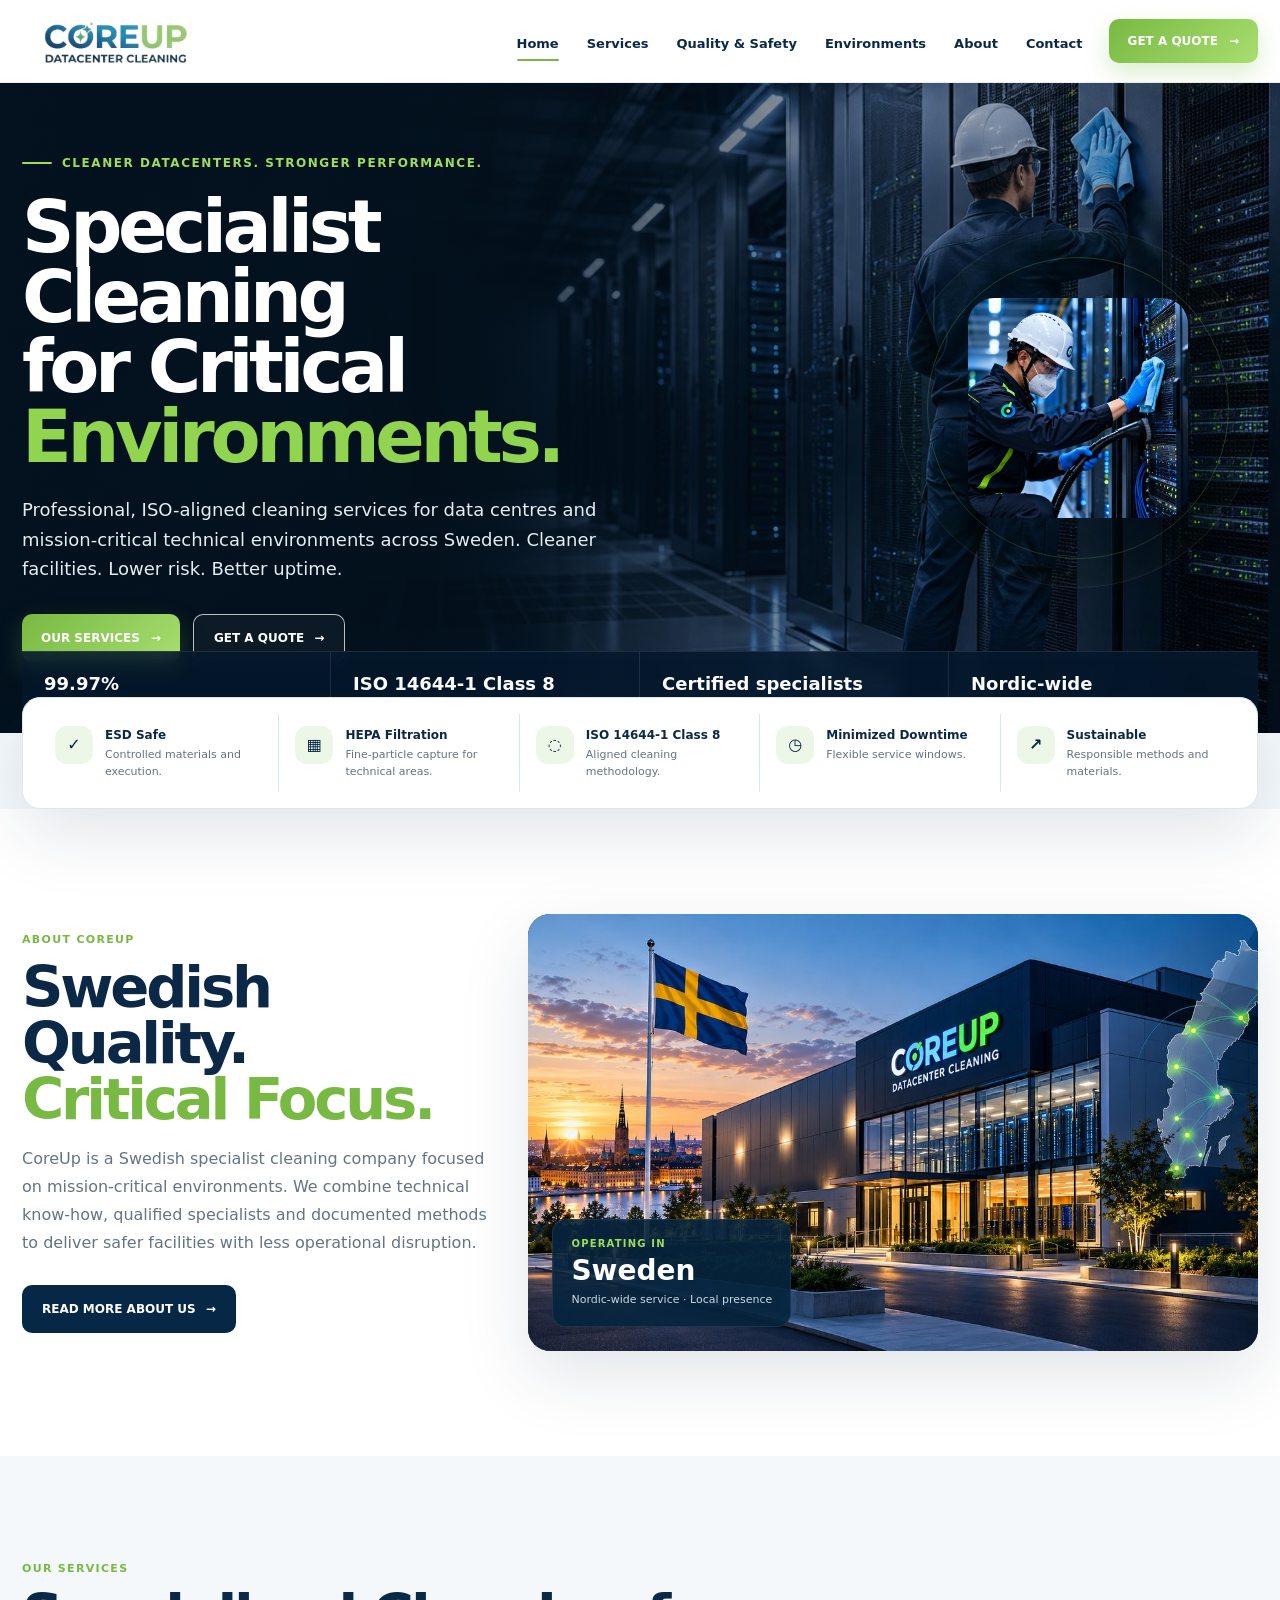
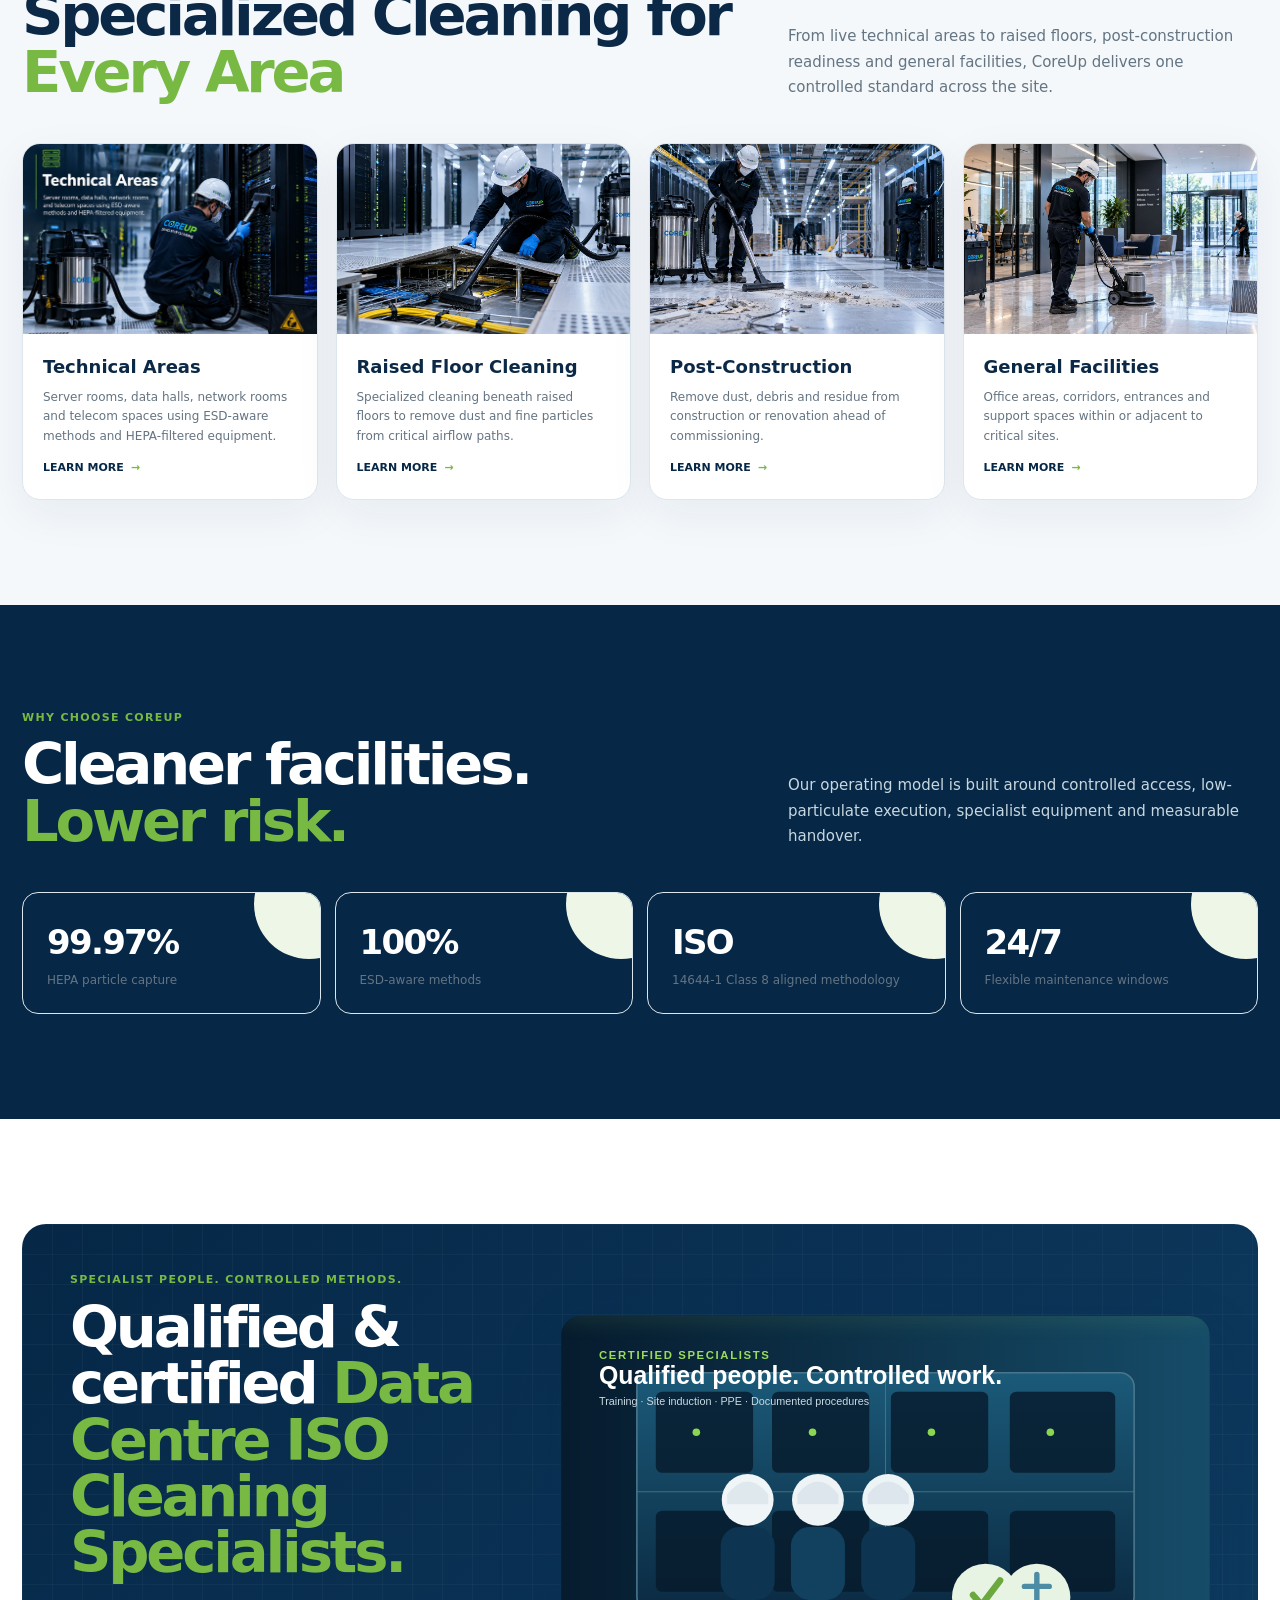
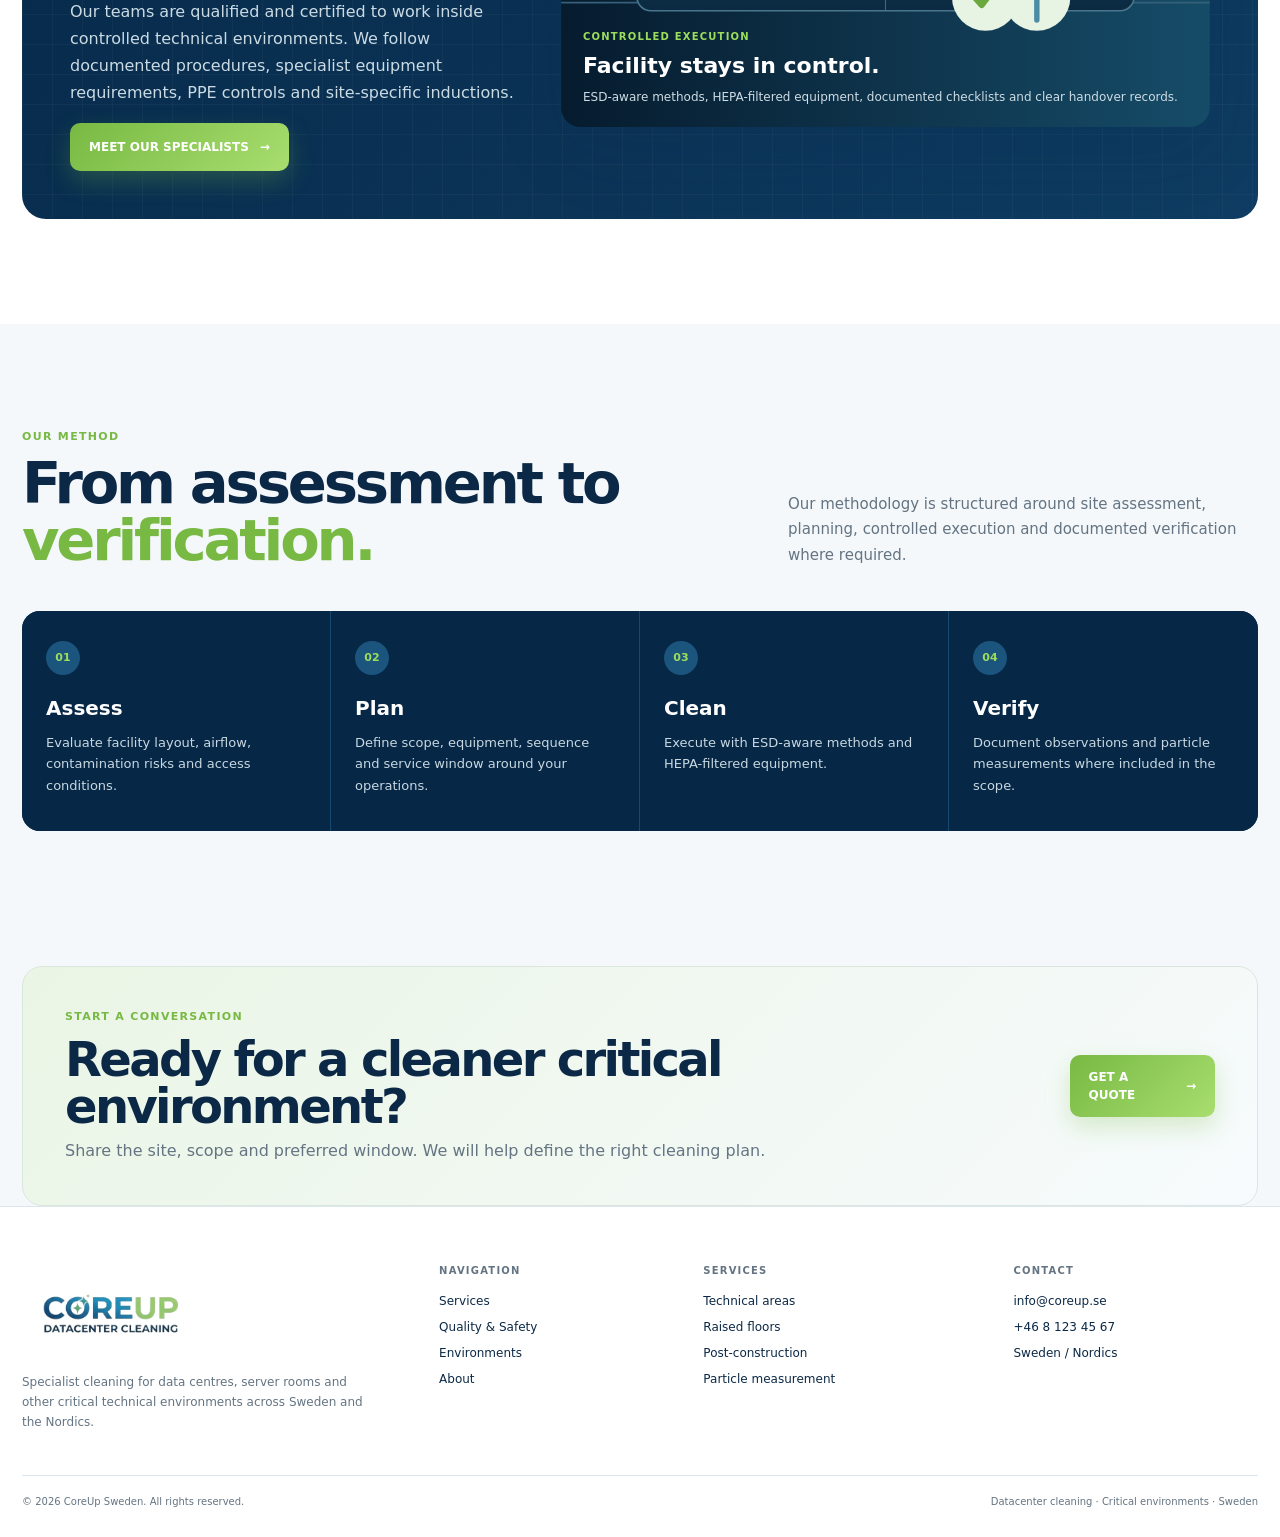
==== commit 5400991c: "Add files via upload" ====
--- a/index.html
+++ b/index.html
@@ -85,7 +85,7 @@
               <span>Particle capture with HEPA filtration</span>
             </div>
             <div class="stat">
-              <strong>ISO 14644-1</strong>
+              <strong>ISO 14644-1 Class 8</strong>
               <span>Aligned methodology &amp; verification</span>
             </div>
             <div class="stat">
@@ -93,7 +93,7 @@
               <span>Qualified data centre cleaning personnel</span>
             </div>
             <div class="stat">
-              <strong>Nationwide</strong>
+              <strong>Nordic-wide</strong>
               <span>Service across Sweden &amp; Nordics</span>
             </div>
           </div>
@@ -120,7 +120,7 @@
             <div class="feature">
               <div class="feature-icon">◌</div>
               <div>
-                <h4>ISO 14644-1</h4>
+                <h4>ISO 14644-1 Class 8</h4>
                 <p>Aligned cleaning methodology.</p>
               </div>
             </div>
@@ -171,7 +171,7 @@
               <div class="city-caption">
                 <small>Operating in</small>
                 <strong>Sweden</strong>
-                <span>Nationwide service · Local presence</span>
+                <span>Nordic-wide service · Local presence</span>
               </div>
             </div>
           </div>
@@ -269,7 +269,7 @@
             </div>
             <div class="metric">
               <strong>ISO</strong>
-              <span>14644-1 aligned methodology</span>
+              <span>14644-1 Class 8 aligned methodology</span>
             </div>
             <div class="metric">
               <strong>24/7</strong>
--- a/assets/css/style.css
+++ b/assets/css/style.css
@@ -975,6 +975,11 @@
   grid-template-columns: repeat(3, 1fr);
   gap: 18px;
 }
+@media (min-width: 1101px) {
+  .image-row.four-up {
+    grid-template-columns: repeat(4, 1fr);
+  }
+}
 .image-tile {
   border: 1px solid var(--line);
   border-radius: 18px;
